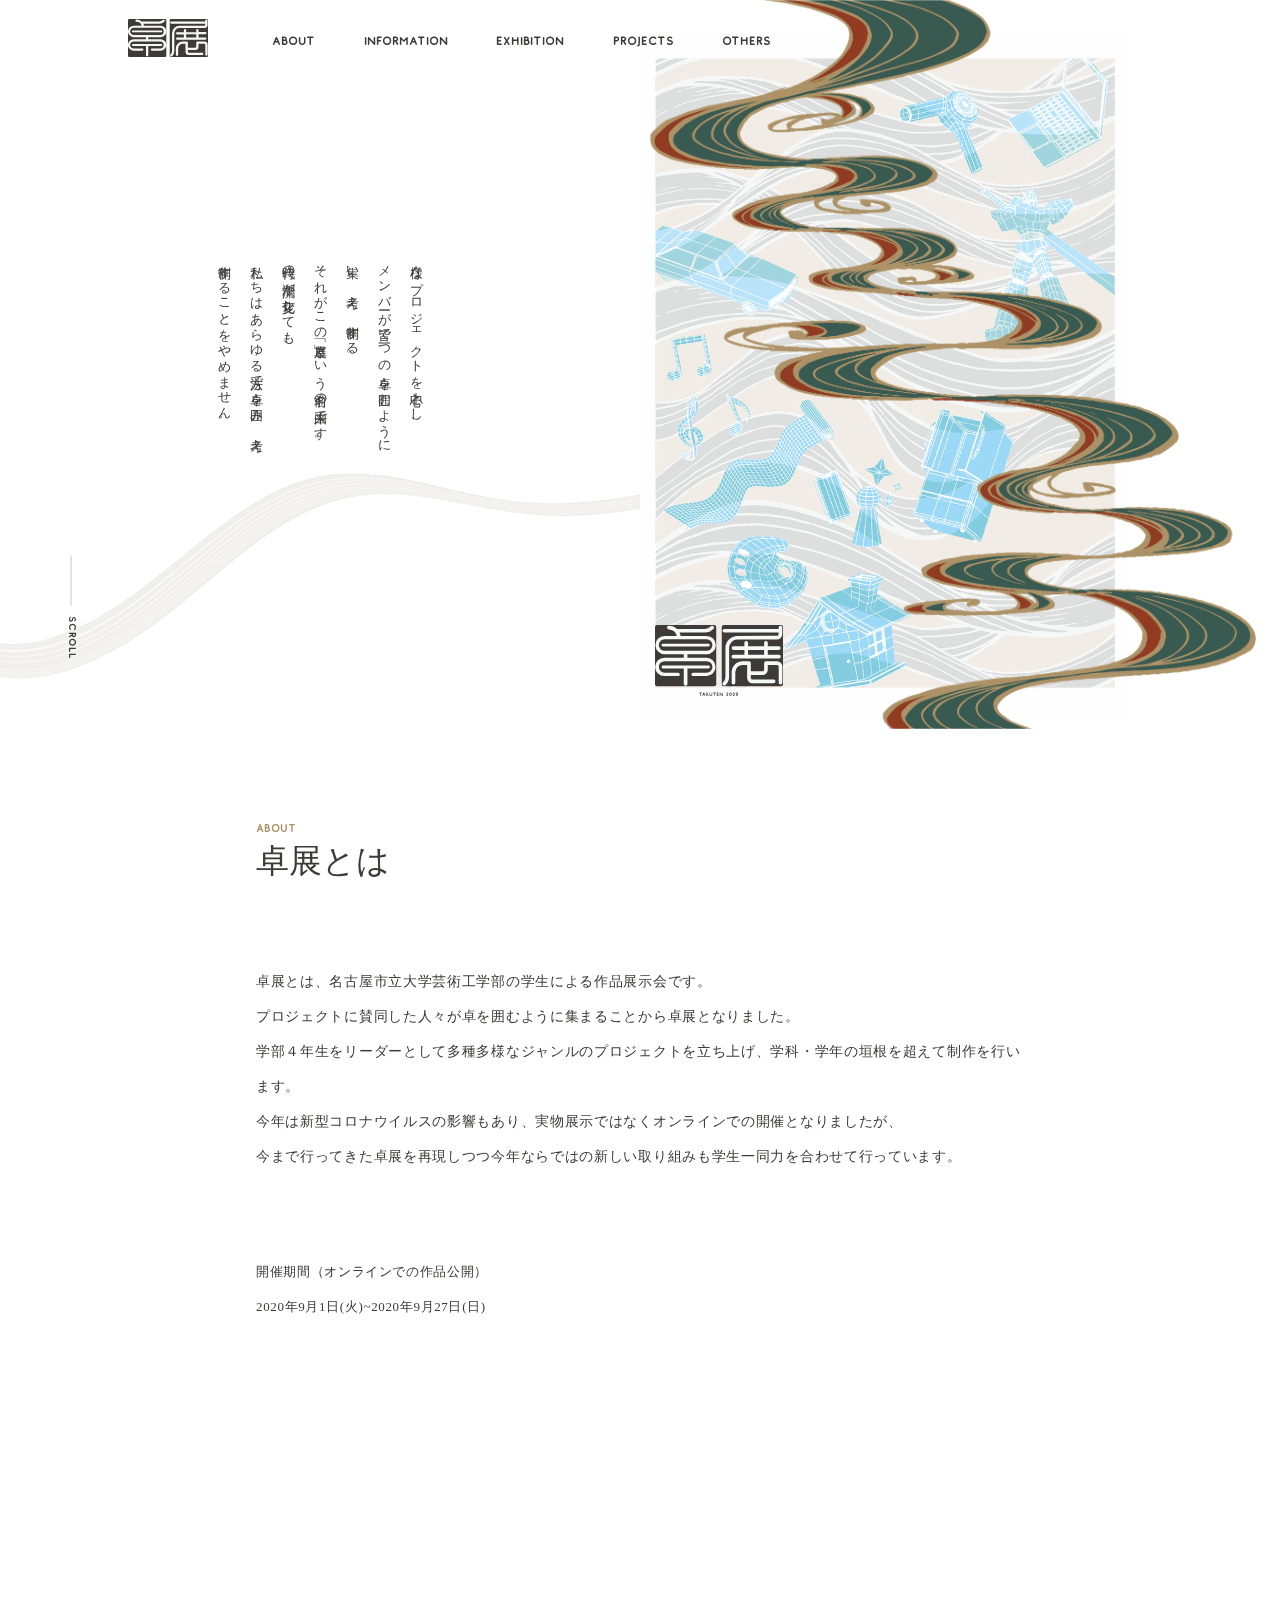
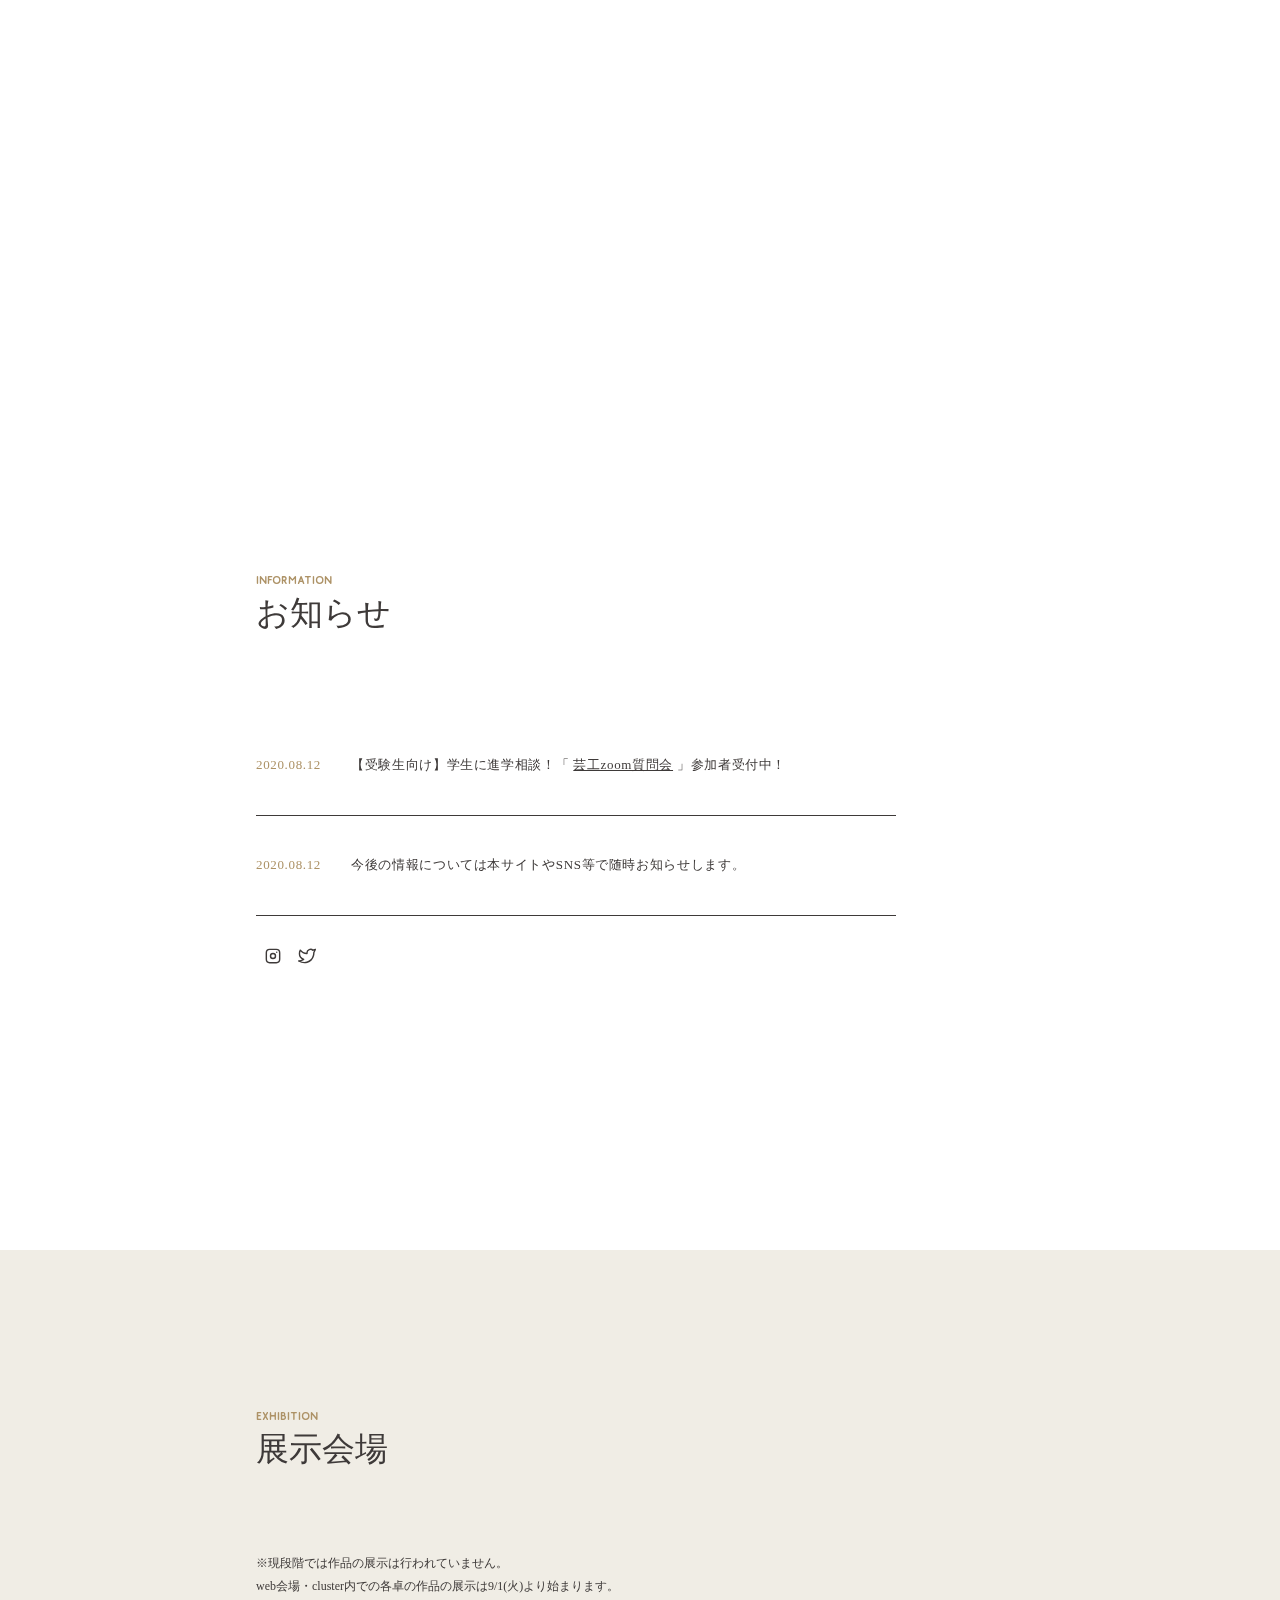
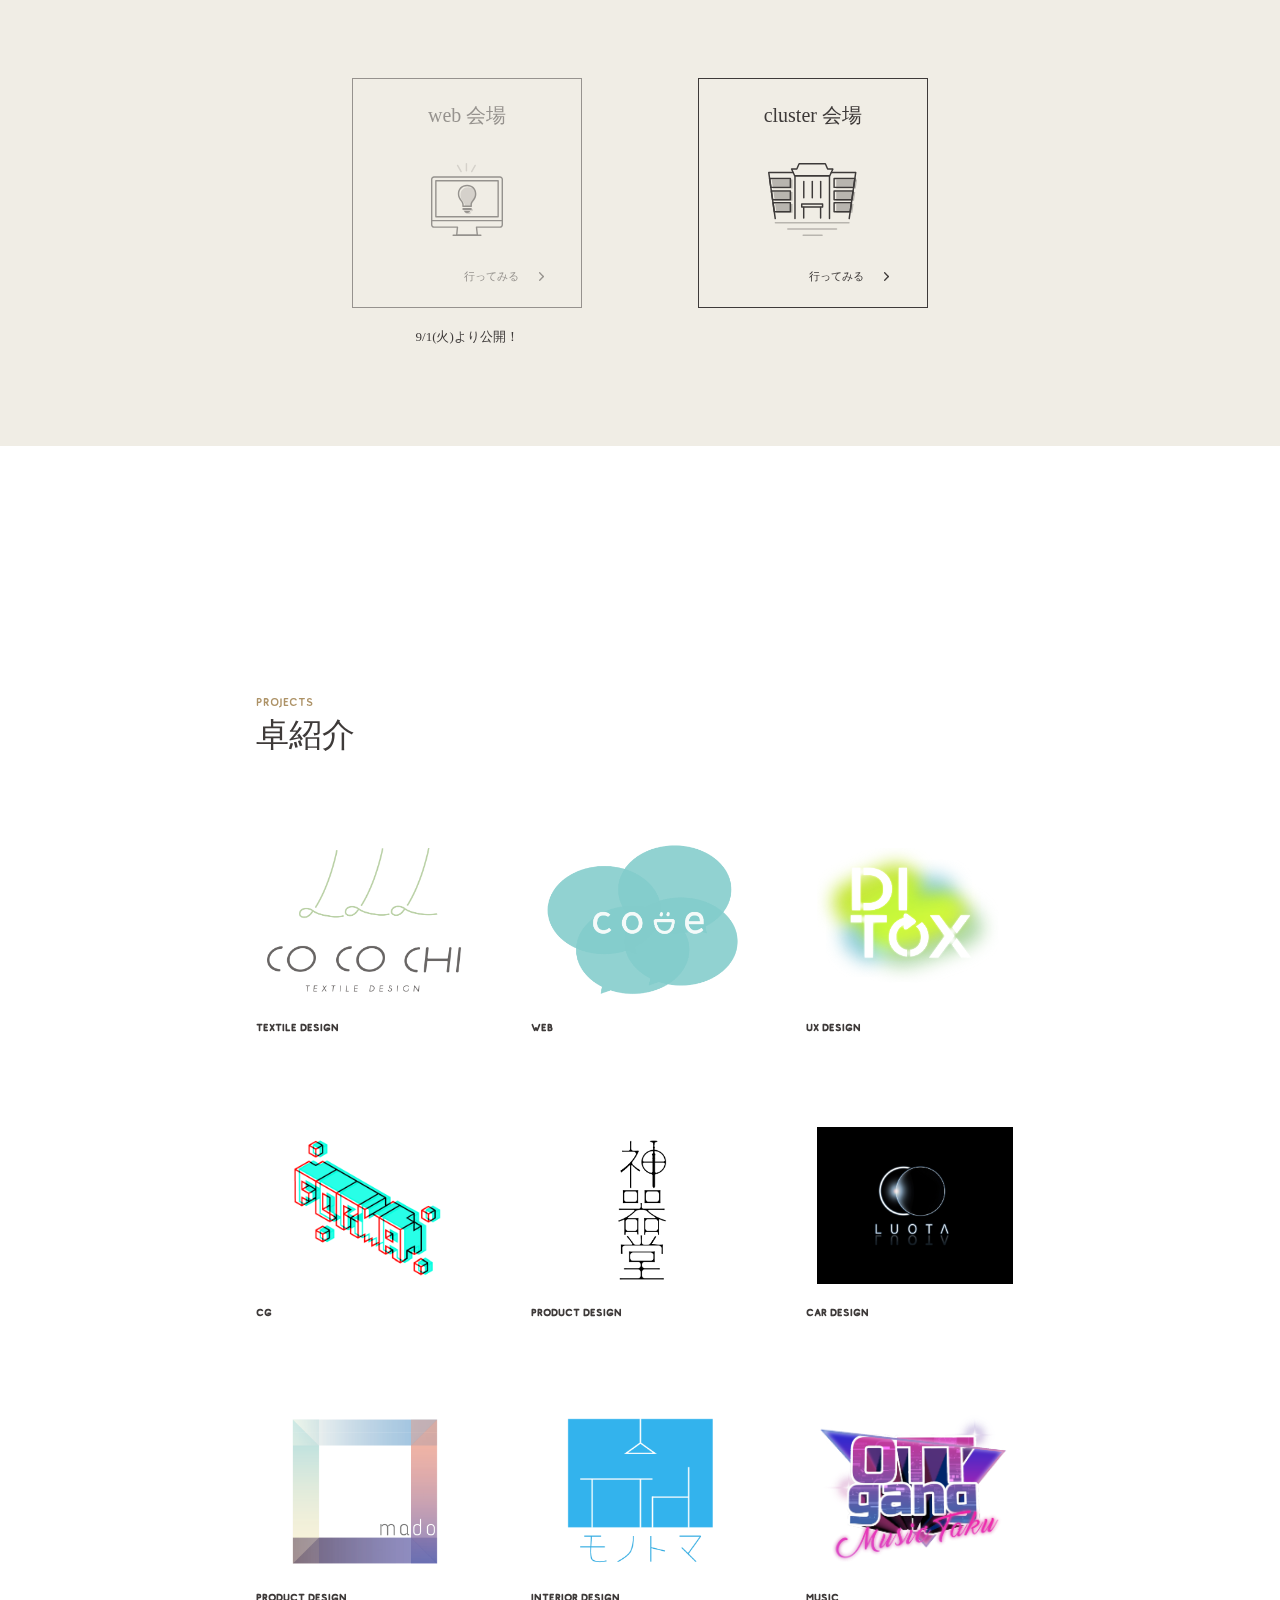
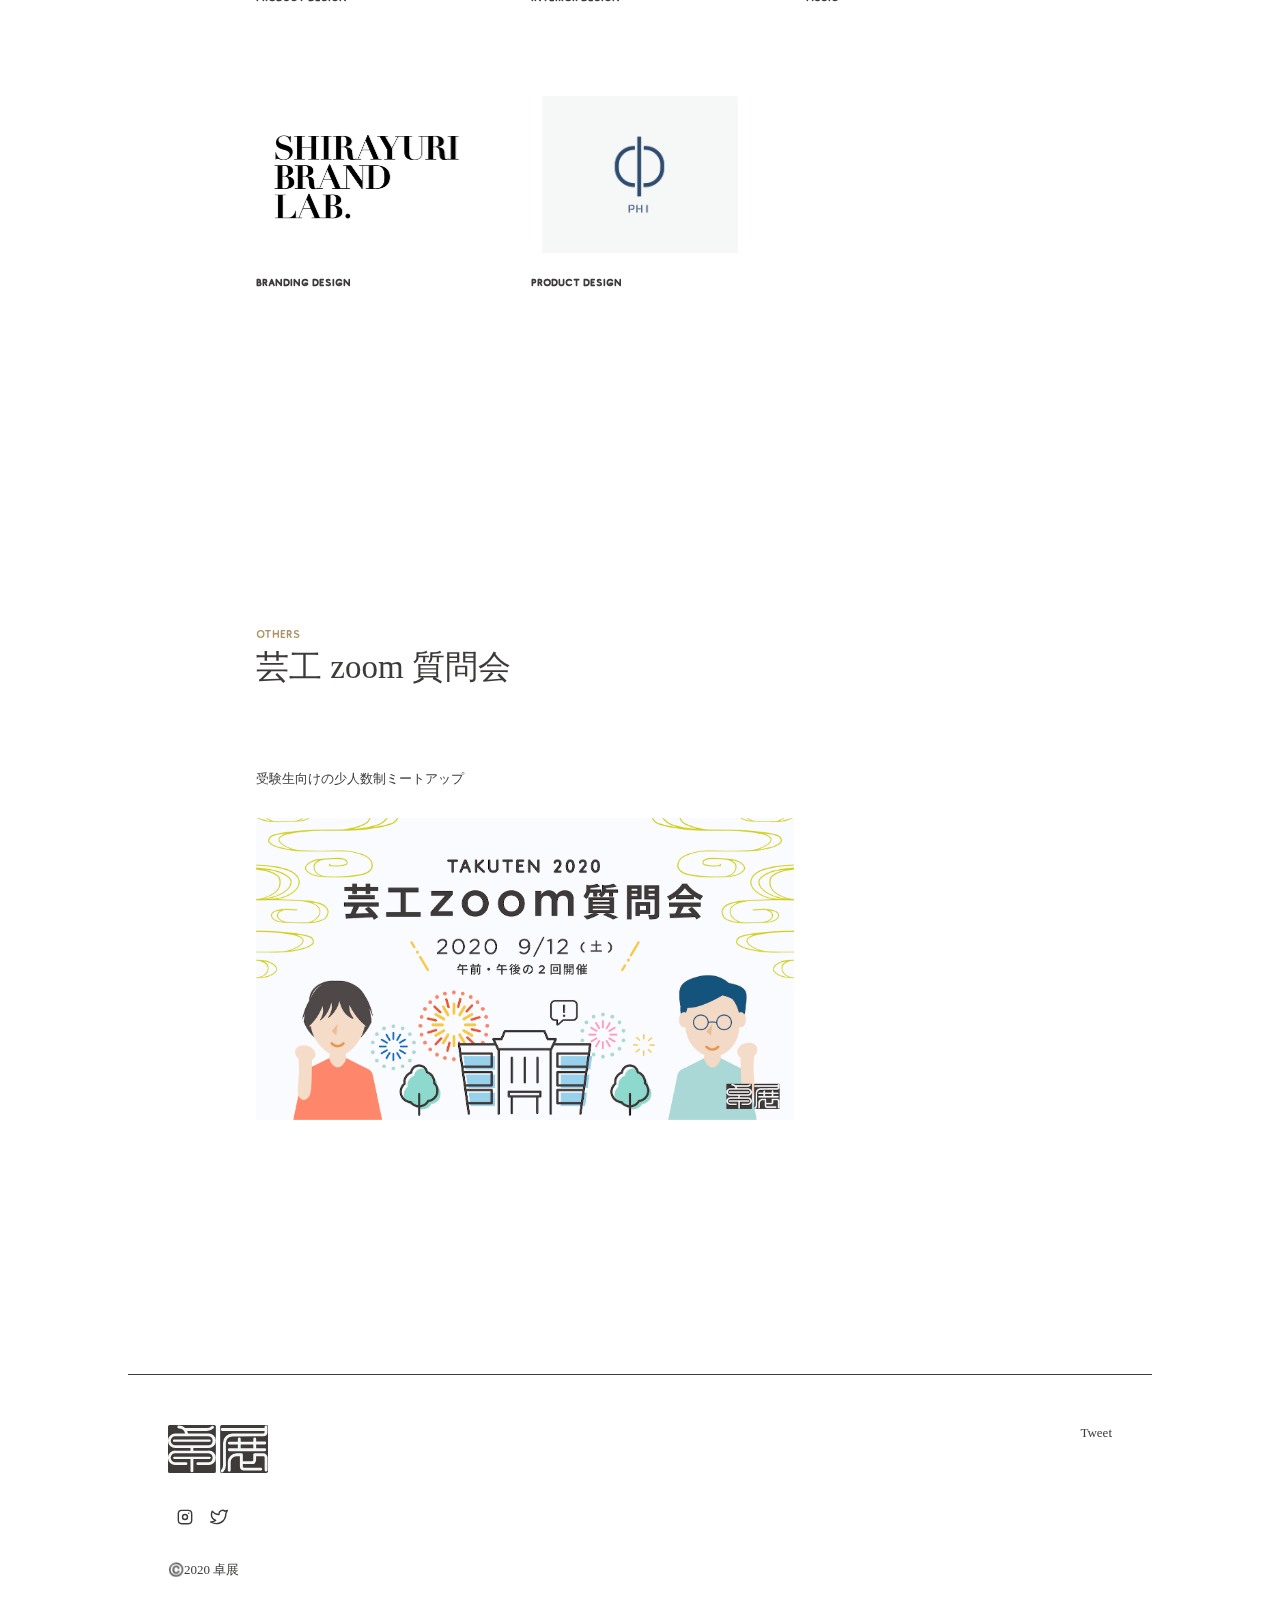
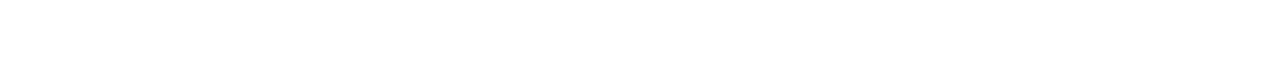
==== index.html @ e8e73b5c "8/17-pre-ok" ====
<!DOCTYPE html>
<html>
  <head>
    <!-- 文字コード設定 -->
    <meta charset="UTF-8" />

    <!-- いろんなデバイス幅で表示崩れが起きないようにするやつ -->
    <meta name="viewport" content="width=device-width, initial-scale=1" />

    <!-- ページタイトル -->
    <title>卓展2020</title>

    <!-- ページ情報 -->
    <meta name="description" content="卓展2020のWEBサイト" />
    <meta
      name="keywords"
      content="卓展,卓展2020,芸術工学部,作品展,卓,名古屋市立大学,名市大,ncu,芸工"
    />
    <meta http-equiv="content-language" content="ja" />
    <meta property="og:locale" content="ja_JP" />
    <meta property="og:title" content="卓展2020" />
    <meta property="og:type" content="website" />
    <meta property="og:site_name" content="卓展2020" />

    <!-- css読み込み -->
    <link rel="stylesheet" href="./css/style.css" />
    <link
      rel="stylesheet"
      media="(max-width: 480px)"
      href="./css/mobile_css.css"
    />

    <script
      async
      src="https://platform.twitter.com/widgets.js"
      charset="utf-8"
    ></script>
    <script src="./lib/three.min.js"></script>
  </head>

  <body>
    <!-- Global site tag (gtag.js) - Google Analytics -->
    <script
      async
      src="https://www.googletagmanager.com/gtag/js?id=UA-174896040-1"
    ></script>
    <script>
      window.dataLayer = window.dataLayer || [];
      function gtag() {
        dataLayer.push(arguments);
      }
      gtag("js", new Date());

      gtag("config", "UA-174896040-1");
    </script>

    <div id="canvas-container"></div>

    <header>
      <a href="#top">
        <div class="logo-img-wrap">
          <img src="images/main-logo.svg" alt="卓展ロゴ" />
        </div>
      </a>
      <ul class="header-nav-list">
        <li>
          <a href="#about">ABOUT</a>
        </li>
        <li>
          <a href="#information">INFORMATION</a>
        </li>
        <li>
          <a href="#exhibition">EXHIBITION</a>
        </li>
        <li>
          <a href="#projects">PROJECTS</a>
        </li>
        <li>
          <a href="#others">OTHERS</a>
        </li>
      </ul>
      <div class="menu-info">
        <p>
          Tuesday,september 1st- <br />
          sunday,september 27th,2020
        </p>
      </div>
    </header>
    <div class="menu-button" id="menu">
      menu
    </div>
    <div class="menu-open">
      <ul class="menu-open-nav-list">
        <li class="index-menu">
          <a href="#about">ABOUT</a>
        </li>
        <li class="index-menu">
          <a href="#information">INFORMATION</a>
        </li>
        <li class="index-menu">
          <a href="#exhibition">EXHIBITION</a>
        </li>
        <li class="index-menu">
          <a href="#projects">PROJECTS</a>
        </li>
        <li class="index-menu">
          <a href="#others">OTHERS</a>
        </li>
        <li>
          <div class="menu-sns">
            <a href="https://www.instagram.com/takuten2020/">
              <div class="sns-icon-wrap">
                <svg
                  xmlns="http://www.w3.org/2000/svg"
                  class="icon icon-tabler icon-tabler-brand-instagram"
                  width="20"
                  height="20"
                  viewBox="0 0 24 24"
                  stroke-width="1.7"
                  stroke="#3E3A39"
                  fill="none"
                  stroke-linecap="round"
                  stroke-linejoin="round"
                >
                  <path stroke="none" d="M0 0h24v24H0z" />
                  <rect x="4" y="4" width="16" height="16" rx="4" />
                  <circle cx="12" cy="12" r="3" />
                  <line x1="16.5" y1="7.5" x2="16.5" y2="7.501" />
                </svg>
              </div>
            </a>
            <a href="https://twitter.com/takuten_geikou">
              <div class="sns-icon-wrap">
                <svg
                  xmlns="http://www.w3.org/2000/svg"
                  class="icon icon-tabler icon-tabler-brand-twitter"
                  width="20"
                  height="20"
                  viewBox="0 0 24 24"
                  stroke-width="1.7"
                  stroke="#3E3A39"
                  fill="none"
                  stroke-linecap="round"
                  stroke-linejoin="round"
                >
                  <path stroke="none" d="M0 0h24v24H0z" />
                  <path
                    d="M22 4.01c-1 .49-1.98.689-3 .99-1.121-1.265-2.783-1.335-4.38-.737S11.977 6.323 12 8v1c-3.245.083-6.135-1.395-8-4 0 0-4.182 7.433 4 11-1.872 1.247-3.739 2.088-6 2 3.308 1.803 6.913 2.423 10.034 1.517 3.58-1.04 6.522-3.723 7.651-7.742a13.84 13.84 0 0 0 .497 -3.753C20.18 7.773 21.692 5.25 22 4.009z"
                  />
                </svg>
              </div>
            </a>
          </div>
        </li>
      </ul>
    </div>
    <div class="top-blank"></div>
    <div class="main-visual" id="top">
      <div class="main-caption">
        <p class="pc-main-caption">
          様々なプロジェクトを中心とし、<br />
          メンバーが皆で一つの卓を囲むように<br />
          集い、考え、制作する。<br />
          それがこの「卓展」という名前の由来です。<br />
          時代の潮流が変化しても、<br />
          私たちはあらゆる方法で卓を囲み、考え、<br />
          制作することをやめません。
        </p>
        <p class="mobile-main-caption">
          様々なプロジェクトを中心とし、メンバーが皆で一つの卓を囲むように集い、考え、制作する。<br />
          それがこの「卓展」という名前の由来です。<br />
          時代の潮流が変化しても、私たちはあらゆる方法で卓を囲み、考え、制作することをやめません。
        </p>
      </div>
      <div class="main-visual-img">
        <!-- <img src="images/main.png" alt=""> -->
        <div class="main-visual-back-wrap">
          <img src="images/main-back.png" alt="メインビジュアル背景" />
        </div>
        <div class="main-visual-logo-wrap">
          <img src="images/main-visual-logo.svg" alt="メインビジュアルのロゴ" />
        </div>
        <div class="main-visual-green-wrap">
          <img src="images/main-nami.png" alt="メインビジュアル波" />
        </div>
        <div class="main-visual-svg">
          <svg
            version="1.1"
            id="レイヤー_1"
            xmlns="http://www.w3.org/2000/svg"
            xmlns:xlink="http://www.w3.org/1999/xlink"
            viewBox="0 0 621.8 769"
            style="enable-background: new 0 0 621.8 769;"
            xml:space="preserve"
          >
            <g>
              <path
                class="st0"
                d="M358.4,758.6c-67.9-68.3,333.8-18.9,252.5-103.5c-42.9-29.2-99.5-32.6-149.9-32.4
					c51.3,4.4,115.2,1.9,153.4,41.4c7.7,39.5-78,39.4-104.5,42.8c-29.4-2.2-247.4,17.2-134.5,59.7C369.5,764.4,363.5,762.3,358.4,758.6
					z"
              />
              <path
                class="st0"
                d="M252.6,418.9c-125.2,2.5-170.2-43.1-13.4-52.4c-94.6,13.5-126.6,38.4-7.2,49.7c5.5,0.3,11.2,1.7,16.6,0.9
					c-30.5-4.6-65.9-3.2-92.7-20.6c0.2-16.8,48-20.2,62.3-24c-95.2,22.9,3,40.9,43.6,42.5c-21.6-3.9-127-15-58.7-35.9
					c-33.4,27.6,98.3,41.4,113.8,38.5c-48.4,0.3-162.6-23.4-47.2-48.3c48.3-8.1,97.2-0.5,145.6-5.3c58.1-8,55.2-31.9,0.9-45.8
					c-15.3-7.8-150.3-17-135.3-7.6c20.5,2.3,118.8,2.3,106.4,33.5c-30.8,25.1-76.8,15.2-114,18c-45.3-0.3-90.5,6.7-135.9,3.5
					c-132.5-5.6,17.9-38.8,27-15.6c-7,3.8-16.4,5.5-23.9,3.7c5.2-1.4,2.2-5.8-2.1-5.5c-15.6-2.5-14.3,9.4,0.1,8.7
					c61.1,6.4,111.6-22.7,13.9-18.9c-96.3,3.3-94.8,29,0.4,30.5c10.3,0.5,22.5-1.1,31.9-0.1c-12,2.3-24.1,5.5-36,8.2
					c-33,9.4-8.1,32.1,13.3,35.3c33.2,7.1,67.9,7.8,101.8,7.4C259.9,419,256.2,419.3,252.6,418.9z M356.5,362.5
					c65.1,0.8,130.9-21.6,24.8-45.7c-6.6-1.2-13.6-3.8-20.2-3.5c7.5,2.5,16,3.1,23.8,5.4c37.4,6.3,83.7,29.4,16.4,38.6
					c0.7-0.2,1.5,0,2.2-0.1c17.6-3.1,30.5-18.9,7.3-26.3c21.5,11.6,4.2,23.3-12.3,24.8c37.8-12.7-13.5-35.1-30.9-37.9
					c17.2,5.8,69.2,25.1,24.8,37.5c-5.5,1.1-20.3,5.2-21.5,3.1c74-30.2-48.9-49.6-74.1-49.4c51.4,1,110.4-2.2,155,26.8
					c2.8,31.8-73.1,25.1-95.6,26.7C356.4,362.6,356.5,362.5,356.5,362.5z M396.8,356.2c0.1,0,0.2,0,0.1,0.1L396.8,356.2z M246.9,367.9
					c8-1.3,16.2-3,24.3-2.5c-16.5,3.7-72.4,9.9-52.1,36.4C173,386.9,225,370.4,246.9,367.9z M241.6,366v0.1l-0.2-0.1L241.6,366z
					 M152.1,340.4c44.9-4.8,75.9,8.1,9.6,14.2c13.9-6-2.2-12.6-10-13.6C151.1,340.7,151.7,340.3,152.1,340.4z"
              />
              <path
                class="st0"
                d="M3.1,153.1c34.9,26.3,87.4,22.4,129.2,21.1c-96.4,6.4-207.9-33.3-42.8-67.7c-106.2,26.6-63.4,58,18,62.4
					c10-0.2,20.3,1.9,30.1,0.7c-1.8-1.7-9.8-0.7-12.4-1.2c-38,2-154.9-20.5-60.9-51.8c0,0,0.1,0.1,0.1,0.1
					c-50.8,27.1,10.4,48.7,39.3,49.4c-46.2-7.1-88-30.9-20.6-55c-35.4,14.8-30.3,41.7,5.7,49.9c-81.6-36.9,40-63.3,73.6-69.1
					c42.5-11.6,86-21.8,127.2-37.6C341.9,28.8,261.4-1.6,235.6,0c169.5,39.6-21.7,76-76.1,90.8C232.7,69.6,334.3,28.3,194,0
					c113.6,25.2,61.6,60.2-15.3,82.4C245,55.3,263.9,16.1,178.1,0c87.9,19.6,57.2,59.4-7.4,82.7c0,0,0.4,0,0.5,0
					c72-40.9,46.2-77.2-25.9-82.7c106.9,14.2,66,71.7-9.9,93.1C108,104.2-14,110.3,3.1,153.1z M176.6,82.7l0.2,0.1
					C176.7,82.9,176.6,82.9,176.6,82.7z"
              />
              <path
                class="st0"
                d="M593.8,555.9c-31.9-22.5-75.4-21.6-112.9-20c24.8,1.4,50.2,1,74.7,6.1c85.3,22-3.8,45.4-41.4,40.9
					c32.7-1,104.8-16.6,33.3-38.8c-11.5-3.2-23.4-4.8-35.2-6.1c-0.7,1.5,99.7,15,48.8,35.6c-10.8,3.3-22.3,4.3-33.3,6.3h-2.3
					c1-0.4,1-0.5,2.3,0c83.1-16.4-5.9-41.2-40.3-41.2c-0.6,1.2,3.5,0.6,4.6,1.1c24.4,0.5,108.5,22.5,42.7,36
					c34.2-19.2-23.5-31.6-42.7-34.9c10.8,3.8,82.5,18.1,32.6,35.7c20.8-22.7-22.9-33.5-39.6-35c57.6,13,48.5,38.6-5.4,43.4
					c-45.1,4.8-90.5-5-135.8-0.8c-118.8,15.6-17.1,35.8,33.4,41.1c48.7,24.3-72.6,22.6-83.6,16.3c2.6-8.5,17.9-6.9,25.4-6.9
					c-9.7,5.7,7.9,6.7,10.3,1.3c-0.4-9.1-59.5-2.4-60,5.8c18.4,10.1,44.7,3.8,65.7,5.9c23.9-1.6,49.8,2,72.3-6.9
					c6.3-10.2-15.5-11.6-19.2-16.1c28.2,1.9,43.4,0.2,3.5-1.9c-119.2-4.9-135.8-36.5-3.8-36.1c-18.1-1.6-113.4,7.3-55.6,25.4
					c-37.4-13.6-0.3-19.1,18.1-20.8c-9.5,3.3-11.3,13.7-0.9,17.4c7.5,3.2,15.4,6.3,23.4,7.4c-8.9-3.9-21.1-4.6-27.7-12.9
					c-1.3-15.7,26.3-13.4,37.3-14.6c0.3,0.2,3.4-0.3,3.2,0.3c-23.5,1.6-41.1,17.1-8.7,25.7c-40.3-18.7,8.3-24.1,26.4-27.6
					c0.8,0.2,19.3-0.6,7.7,1.1c-66.1,9.1-21.2,32.5,16.3,34.7l0,0l0,0l-0.1-0.1c-78.2-15.1-50-33.5,29.3-34.3
					C478.7,583.5,613.7,594.8,593.8,555.9z M293.2,636.6c-6.4,3,0.8,8.8-3.9,8C261,644.6,276.5,637.8,293.2,636.6L293.2,636.6z
					 M382,625.4c17.5,2.1,31.8,15.5,5.3,17.5l0,0C400.2,637.8,385.3,628.9,382,625.4z M388.6,588.8c-0.1,0-0.3-0.1-0.4-0.2
					c0.3-0.2,0.6-0.1,0.9,0.1C388.9,588.7,388.7,588.7,388.6,588.8L388.6,588.8z"
              />
              <path
                class="st0"
                d="M273.6,763.6c-28.9-49.4,243.5-55.8,277.2-65.9c107.3-23.6,16.6-64-38.3-68.6c80.7,12,135.2,53.7,17.5,69.6
					c81.2-19.5,21.5-61.6-34.2-69.3c48.3,8.6,117.2,49.9,29,68c57-23.4,6.1-59.5-30.7-66.1c73,20,70.2,66.4-6.3,71.5
					c92.8-26.5-4.6-81.3-38.9-78.3c-1.2-0.3-6.3-0.7-5.2,1c30.5,0.1,108.1,29.8,65,65.4C457,713.7,397.5,709,342.5,718.3
					c-18.2,2.3-127,21.1-86.3,48.3c-21.7-27.4,54.8-38,70.9-41.7c-15.2,2.8-84.5,19.6-50.5,41.6C275.5,765.6,274.5,764.7,273.6,763.6z"
              />
              <path
                class="st0"
                d="M91.4,229.8C73.9,202.9,312.8,196.4,181,169c37.6-7,128.1,15.9,35,28.3c42.9-9.7,24.6-28.3-8.1-26.8
					c45.3,3.4,35.8,21.7-2.4,26.2c-8.2,1.6-17.2,1.8-24.7,5.1c6.5-0.2,12.7-1.4,19.1-0.9c108.2-9.7,49.1-38.1-18.1-34.5
					c14.3-3.8,126.6-2.8,87.8,24.4c-40.4,12.9-85.1,12-126.7,16.7c-13.3-0.5-70.1,16.8-33.8,27.5c-26.7-9.1,7-20.1,9.7-21.1
					c-4.1,3.6-20.6,9.6-9.1,16.3l0,0c-5.6-6,1.9-12.3,8.1-12.6c-0.3,0-0.1-0.4,0.1-0.4c0.4,0,0.1,0.6-0.1,0.4
					c-15,4.3-1.2,16.2,7.8,17.5c-6-3.4-19.5-10.4-7.7-16.4c-8.7,19.4,51.6,19.4,18.1,22.1c12.5,1.3,26.8,1.9,38.7,0.3
					c-18.7-2.4-41.5-1.8-55.6-16.7c9-16.2,38.4-13.1,55.4-16.5c-4.6,19.6,45.9,16.3,58.9,12.9c4-12.5-22.2-10-30.3-10.9
					c-3.1,4.4,8.8,10.3,10.3,5.2c-1.1-5.7,10.5,0.1,13.7,1.3c4.2,8.1-49.7,5-48.9-4c30.2-18.3,79.3,0.1,105.9-26.9
					c8.2-30.5-145.8-21.1-107.2-18.2c-35.5,4.6,24,1.4,34.3,10.1c18.5,12.9-18.7,19.2-28,21.2c0.5-0.3,0.8,0.1,1.2,0
					c43.2-21.8-19-30.4-38.7-26.6c8.7,3.5,31.9-0.9,44.6,5.8C232.1,202.3,62.1,204.4,91.4,229.8z M122.2,213.5v-0.2l0.2,0.1
					L122.2,213.5z"
              />
              <path
                class="st0"
                d="M283.2,246.4c-6.9-5.5-97.8-9.8-81.1-4.4c-3.7,0.2-7.8-0.9-11.3,0.2c8,2.3,17.4,1.7,25.8,3.7
					c74.7,24.2-18,35.1-44.3,40.4c-20.1,20.6,60.7,18.3,72.1,20.4c4.3-0.8,14.1,4.8,15.6,0.2c-13.7-4.4-43.8,0.5-48.3-15.1
					c12-19.1,142.7-7.2,69.6,3.2c3.2-7.5-23.1-6.8-17.8,0.8c7,4.3,63.2,4.2,58.8-7.3c-12.6-8.7-29.8-8.3-44.6-9.4
					C305,273.9,319,257.1,283.2,246.4z M192.6,300.3c-0.1,0-1.4-0.2-1.5-0.1c-22.9-2.6-25.6-12.1-0.8-14.7
					C175,291.5,184.3,296.8,192.6,300.3z M219.3,284.2c-21.4,5.7-12.7,13.7,3.1,18.8c-12.6,2.4-58.8-8.3-25.4-17.3
					c0.3,0.4-0.2,0.2-0.2,0.4c-5.9,2.5-7.4,9.4-0.3,11.1c-10.4-7.9,10-13.4,4.9-10.1c-8.7,4.4,0.3,12.5,6.4,12.9
					C190,291.6,209.8,283.6,219.3,284.2z M278.9,295c-0.5,0.4-3.6,0.1-4.3,0.2C263.1,295.8,278.8,290.7,278.9,295z M299.9,283.3
					c11.7,0.4,29,6.3,7.2,10.1C308.5,288.1,304.5,285.1,299.9,283.3z M237.6,276.7c-0.4,0.1-0.9,0.1-1.3,0.1c-0.5,0.6-1.2,0-0.2,0
					c26-10.8,1.5-28.2-15.2-31.6C248.5,248.8,284.9,261.4,237.6,276.7L237.6,276.7z M248,275.5c40.4-17.3-9-30.6-28.3-30.7
					c-0.1-0.1-0.1-0.1-0.2-0.1c0.1,0.1,0.2,0.1,0.2,0.2c-0.2,0.2-0.6,0-0.2-0.2c-2.9-1.6-15.2-1.4-13.8-3.1
					C231.2,238.7,316.7,260.9,248,275.5z M251.7,245.9v-0.2l0.2,0.1L251.7,245.9z M256,276.4l-2,0.1c30.3-6.2,30.3-20.1,1.1-29.8
					c-2.4,0.3-1.3-1.2,0.1,0C295.8,252.7,299.8,271.2,256,276.4z M299.2,256.2c12,15.8-25,19.3-35.2,20.8c68.7-14.9-8.5-36.3-36.6-35.2
					C251.2,240.4,278.6,243.4,299.2,256.2L299.2,256.2z"
              />
              <path
                class="st0"
                d="M447.2,419.4c-33.1-2.9-68-4.6-100.7-2.6c28.5,2.9,59.8,0.1,89,4c22.4,0.9,135.1,17.4,82.7,50.7
					c-22.9,15.4-51.9,13-78,17.6c-24,3.2-115.2,25.1-47.7,40.7c-0.3,0-0.5,0.1-0.8,0c0.2-0.2,0.6,0.1,0.9-0.1l-0.1,0.1
					c1.3,1.2,6.9,1.1,5.6,3.1c1.3-0.3,2.7-0.6,3.9-0.2c0,0.1,0,0.1-0.1,0.1c0.1,0,0.2,0.1,0.2,0.1c11,1,23.1,5.9,34.2,4.8
					c-15.3-3.8-32.8-4.2-47.5-11.6c-17.7-9.2,8.1-23.5,18-25.1c-7.4,5.8-6,14.9,3.5,17.5c6.6,6.4,79.9,7.6,57.5-6
					c-8.5-1.1-21.4-6.7-28.5-2.3c-2.3,11.3,19.8,9.2,7.7,2.3c4.6-2.4,15.7,1.6,21.8,3.2c-9.2,8-81.9,9.7-58.3-13.8
					c35.4-19.9,82.2-6.4,117.4-28C571.3,438.7,470.9,422,447.2,419.4z M384.8,526.1c1.4,1,3.7,1.1,4.1,3c0.2-0.1,1-0.6,0.7-0.1
					c-0.2,0-0.6,0.1-0.7,0.1c-13.3-5.7-31.2-13.2-7.8-22.6l0,0l0,0c0.6-0.3,1.3-0.7,1.8-0.7c-0.7,0.2-1,1.2-1.9,0.7
					C370.1,512.4,374.1,522.3,384.8,526.1z M388.3,506.2c-0.6,0.1-1.1,0.5-1.8,0.2c-3.5,4.2-8.6,8.1-6,15
					C370.1,516,383.6,506.7,388.3,506.2z"
              />
              <path
                class="st0"
                d="M328.9,17.1c48.2,54.7-183.5,73.3-214.7,88.7c-44,8.6-60.9,48.9-6.1,57.4c13.3,2.1,28.4,6.4,41.5,3.6
					c-23.9-4.3-60-0.7-73.6-24.4c2.8-39.5,74.4-42.2,99.2-43.4c-52.7-0.9,98.8-21.7,109.2-29.8c60.8-14.1,82.6-53.1,9.2-69.3
					C305.9,4.2,318.5,8.8,328.9,17.1z"
              />
              <path
                class="st0"
                d="M398,532.9l-0.2-0.1l0.1,0.1c-114-27,77.6-46.9,103.1-60.9c56.6-32.4-84.3-49.6-105.1-49.9
					c21.3,3,167.5,20.4,96.8,51c-6.6,2.2-28.3,9.6-28.3,7.2c12.3-4.2,39.8-16,20.1-29.6c-5.1-4.2-11.5-8-17.9-9.3
					c52.9,22.4-8.1,41.3-34.8,46.2c-3.2,0.5-6.5,1.4-9.6,2.1c-0.3-0.2,0.8-0.3,0.9-0.2c0.2-0.3,0.4-0.6,0.9-0.7
					c91.5-35.5-11.9-64.6-55.7-66.9c1.7-0.2,11.2,0.7,7.1-1.3c-4.9-0.3-21.3-2-9.5,1c-5.9-0.3-4.4,1.6,0.4,1.9
					c39.6,2.1,137.8,24.3,57.4,62.5c-23.9,10.5-53.3,5.4-74.7,23.2c-6.6,28.7,58.5,29.6,73.8,28.9c-55.2-1.3-117.6-26.6-23-43.9
					c2.6,0.9-34,8.4-40.8,16.6C346.5,526.3,410.9,538,398,532.9L398,532.9z"
              />
              <path
                class="st0"
                d="M193,127.6c52.8-12.2,6.6-34.4-21.5-30.2c14.1-0.9,61.4,8,32.2,23.8c4-7.8-1.9-15.3-10-17.4
					c37,25.1-48.1,31.9-63.7,29.8c1.9-10.4,21-10.7,30.3-13.1c22.1-2.8,20.3,3.4,1.5,4.4c-1.4,9.3,26.6,1.9,20.7-4.8
					C103,113.1,106.4,154,193,127.6z"
              />
              <path
                class="st0"
                d="M339.1,762.3c-34.8-21.9,20.1-39.5,39-43c-18.5,2.6-138.5,18.5-84.5,47.4c-34.6-23.6,28.7-37.3,46.8-39.3
					c-22.7,4.7-55.7,26.9-16.5,39.3c-35.4-15.5-1.7-34.3,20-38.7h0c-26.5,12.1-22.6,33.7,5.4,38.7C345.8,765.4,342.4,763.9,339.1,762.3
					z"
              />
              <path
                class="st0"
                d="M426.9,431.2c48.6,15,61.5,34.9,6.3,55.2c61.6-16,42.6-43-7.2-56.2C426.2,430.6,426.4,431,426.9,431.2z"
              />
              <path
                class="st0"
                d="M475,540c-7.6-1.3-18.7-2-3.3-3.4c-8,0.3-16.3,0-24.2,1.2c9.2,1.6,18.8,1.1,28,2.8
					C475.4,540.3,475.2,540,475,540z"
              />
              <path
                class="st0"
                d="M419,622.5c-17.6-1.9,6.7,4.5,9.4,1.1C425.7,622.2,422.1,623.3,419,622.5z"
              />
            </g>
          </svg>
        </div>
      </div>

      <div class="main-visual-scroll">
        <div class="scroll-lines">
          <div class="scroll-line"></div>
          <div class="scroll-line-cover"></div>
        </div>
        <p>Scroll</p>
      </div>
    </div>

    <a name="jump-about"></a>
    <section class="about" id="about">
      <div class="section-heading">
        <h5>ABOUT</h5>
        <h2>卓展とは</h2>
      </div>
      <div class="about-discription">
        <p>
          卓展とは、名古屋市立大学芸術工学部の学生による作品展示会です。<br />
          プロジェクトに賛同した人々が卓を囲むように集まることから卓展となりました。<br />
          学部４年生をリーダーとして多種多様なジャンルのプロジェクトを立ち上げ、学科・学年の垣根を超えて制作を行います。<br />
          今年は新型コロナウイルスの影響もあり、実物展示ではなくオンラインでの開催となりましたが、<br />
          今まで行ってきた卓展を再現しつつ今年ならではの新しい取り組みも学生一同力を合わせて行っています。
        </p>
      </div>
      <div class="holding-period">
        <p>
          開催期間（オンラインでの作品公開）<br />
          2020年9月1日(火)~2020年9月27日(日)
        </p>
      </div>
    </section>

    <section class="movie" id="movie">
      <iframe
        src="https://www.youtube.com/embed/mP4d973RVQ4"
        frameborder="0"
        allow="accelerometer; autoplay; encrypted-media; gyroscope; picture-in-picture"
        allowfullscreen
      ></iframe>
    </section>

    <a name="jump-information"></a>
    <section class="information" id="information">
      <div class="section-heading">
        <h5>INFORMATION</h5>
        <h2>お知らせ</h2>
      </div>
      <ul class="info-contents">
        <li>
          <p class="info-date">2020.08.12</p>
          <p>
            【受験生向け】学生に進学相談！「
            <a href="zoomQA.html">芸工zoom質問会</a> 」参加者受付中！
          </p>
        </li>
        <li>
          <p class="info-date">2020.08.12</p>
          <p>今後の情報については本サイトやSNS等で随時お知らせします。</p>
        </li>
        <div class="sns">
          <a href="https://www.instagram.com/takuten2020/">
            <div class="sns-icon-wrap">
              <svg
                xmlns="http://www.w3.org/2000/svg"
                class="icon icon-tabler icon-tabler-brand-instagram"
                width="20"
                height="20"
                viewBox="0 0 24 24"
                stroke-width="1.7"
                stroke="#3E3A39"
                fill="none"
                stroke-linecap="round"
                stroke-linejoin="round"
              >
                <path stroke="none" d="M0 0h24v24H0z" />
                <rect x="4" y="4" width="16" height="16" rx="4" />
                <circle cx="12" cy="12" r="3" />
                <line x1="16.5" y1="7.5" x2="16.5" y2="7.501" />
              </svg>
            </div>
          </a>
          <a href="https://twitter.com/takuten_geikou">
            <div class="sns-icon-wrap">
              <svg
                xmlns="http://www.w3.org/2000/svg"
                class="icon icon-tabler icon-tabler-brand-twitter"
                width="20"
                height="20"
                viewBox="0 0 24 24"
                stroke-width="1.7"
                stroke="#3E3A39"
                fill="none"
                stroke-linecap="round"
                stroke-linejoin="round"
              >
                <path stroke="none" d="M0 0h24v24H0z" />
                <path
                  d="M22 4.01c-1 .49-1.98.689-3 .99-1.121-1.265-2.783-1.335-4.38-.737S11.977 6.323 12 8v1c-3.245.083-6.135-1.395-8-4 0 0-4.182 7.433 4 11-1.872 1.247-3.739 2.088-6 2 3.308 1.803 6.913 2.423 10.034 1.517 3.58-1.04 6.522-3.723 7.651-7.742a13.84 13.84 0 0 0 .497 -3.753C20.18 7.773 21.692 5.25 22 4.009z"
                />
              </svg>
            </div>
          </a>
        </div>
      </ul>
    </section>

    <a name="jump-exhibition"></a>
    <section class="exhibition" id="exhibition">
      <div class="section-heading">
        <h5>EXHIBITION</h5>
        <h2>展示会場</h2>
      </div>
      <div class="exhibition-atention">
        ※現段階では作品の展示は行われていません。<br />
        web会場・cluster内での各卓の作品の展示は9/1(火)より始まります。
      </div>
      <ul class="venue">
        <li>
          <a href="" style="opacity: 0.5;">
            <h3>web 会場</h3>
            <div class="venue-img-wrap">
              <img src="images/web.svg" alt="web会場のピクトグラム" />
              <div class="venue-img-cover-wrap">
                <img src="images/web-color.svg" alt="hover後" />
              </div>
            </div>
            <div class="venue-go">
              <p>行ってみる</p>
              <div class="right-icon-wrap">
                <img src="images/right.svg" alt="" />
              </div>
            </div>
          </a>
          <p class="coment">9/1(火)より公開！</p>
        </li>
        <li class="venue-hover">
          <a href="cluster.html">
            <h3>cluster 会場</h3>
            <div class="venue-img-wrap">
              <img src="images/cluster.svg" alt="cluster会場のピクトグラム" />
              <div class="venue-img-cover-wrap">
                <img src="images/cluster-color.svg" alt="hover後" />
              </div>
            </div>
            <div class="venue-go">
              <p>行ってみる</p>
              <div class="right-icon-wrap">
                <img src="images/right.svg" alt="" />
              </div>
            </div>
          </a>
        </li>
      </ul>
    </section>

    <a name="jump-projects"></a>
    <section class="projects" id="projects">
      <div class="section-heading">
        <h5>PROJECTS</h5>
        <h2>卓紹介</h2>
      </div>
      <ul class="taku-list">
        <li>
          <a class="js-modal-open" href="" data-target="modal01">
            <div class="taku-caption">
              <div class="taku-logo-wrap">
                <img src="images/cocochi.svg" alt="各卓のロゴ" />
              </div>
              <h5>TEXTILE DESIGN</h5>
              <div class="taku-hover-cover"></div>
              <div class="taku-hover-caption">
                <h5>TEXTILE DESIGN</h5>
                <h3>COCOCHI</h3>
                <p>
                  日常の心地よさをテーマに<br />
                  " テキスタイルデザイン "を制作する卓
                </p>
                <div class="arrow-wrap">
                  <img src="images/white_arrow.svg" alt="white-right-arrow" />
                </div>
              </div>
            </div>
          </a>
        </li>
        <li>
          <a class="js-modal-open" href="" data-target="modal02">
            <div class="taku-caption">
              <div class="taku-logo-wrap">
                <img src="images/code.svg" alt="各卓のロゴ" />
              </div>
              <h5>WEB</h5>
              <div class="taku-hover-cover"></div>
              <div class="taku-hover-caption">
                <h5>WEB</h5>
                <h3>co:De</h3>
                <p>
                  web系のサイト、アプリを制作する卓
                </p>
                <div class="arrow-wrap">
                  <img src="images/white_arrow.svg" alt="white-right-arrow" />
                </div>
              </div>
            </div>
          </a>
        </li>
        <li>
          <a class="js-modal-open" href="" data-target="modal03">
            <div class="taku-caption">
              <div class="taku-logo-wrap">
                <img src="images/ditox.svg" alt="各卓のロゴ" />
              </div>
              <h5>UX DESIGN</h5>
              <div class="taku-hover-cover"></div>
              <div class="taku-hover-caption">
                <h5>UX DESIGN</h5>
                <h3>DITOX</h3>
                <p>
                  体験 : UX に着目し テーマに対し総合的にデザインを行う
                  デジタルプロダクション卓
                </p>
                <div class="arrow-wrap">
                  <img src="images/white_arrow.svg" alt="white-right-arrow" />
                </div>
              </div>
            </div>
          </a>
        </li>
        <li>
          <a class="js-modal-open" href="" data-target="modal04">
            <div class="taku-caption">
              <div class="taku-logo-wrap">
                <img src="images/forma.svg" alt="各卓のロゴ" />
              </div>
              <h5>CG</h5>
              <div class="taku-hover-cover"></div>
              <div class="taku-hover-caption">
                <h5>CG</h5>
                <h3>FORMA</h3>
                <p>
                  CGを使った映像作品やゲーム制作を行う卓
                </p>
                <div class="arrow-wrap">
                  <img src="images/white_arrow.svg" alt="white-right-arrow" />
                </div>
              </div>
            </div>
          </a>
        </li>
        <li>
          <a class="js-modal-open" href="" data-target="modal05">
            <div class="taku-caption">
              <div class="taku-logo-wrap">
                <img src="images/神器堂.svg" alt="各卓のロゴ" />
              </div>
              <h5>PRODUCT DESIGN</h5>
              <div class="taku-hover-cover"></div>
              <div class="taku-hover-caption">
                <h5>PRODUCT DESIGN</h5>
                <h3>神器堂</h3>
                <p>
                  使い手にとっての神器となる、
                  新しい生活を作るプロダクトデザインを学ぶ卓
                </p>
                <div class="arrow-wrap">
                  <img src="images/white_arrow.svg" alt="white-right-arrow" />
                </div>
              </div>
            </div>
          </a>
        </li>
        <li>
          <a class="js-modal-open" href="" data-target="modal06">
            <div class="taku-caption">
              <div class="taku-logo-wrap">
                <img src="images/luota.svg" alt="各卓のロゴ" />
              </div>
              <h5>CAR DESIGN</h5>
              <div class="taku-hover-cover"></div>
              <div class="taku-hover-caption">
                <h5>CAR DESIGN</h5>
                <h3>LUOTA</h3>
                <p>
                  人間とモビリティの新たな関係を模索し、
                  モビリティの新たな可能性を創造・提案する卓
                </p>
                <div class="arrow-wrap">
                  <img src="images/white_arrow.svg" alt="white-right-arrow" />
                </div>
              </div>
            </div>
          </a>
        </li>
        <li>
          <a class="js-modal-open" href="" data-target="modal07">
            <div class="taku-caption">
              <div class="taku-logo-wrap">
                <img src="images/mado.svg" alt="各卓のロゴ" />
              </div>
              <h5>PRODUCT DESIGN</h5>
              <div class="taku-hover-cover"></div>
              <div class="taku-hover-caption">
                <h5>PRODUCT DESIGN</h5>
                <h3>mado</h3>
                <p>
                  「ものづくり」と「ものがたり」を学ぶ、 プロダクトデザイン卓
                </p>
                <div class="arrow-wrap">
                  <img src="images/white_arrow.svg" alt="white-right-arrow" />
                </div>
              </div>
            </div>
          </a>
        </li>
        <li>
          <a class="js-modal-open" href="" data-target="modal08">
            <div class="taku-caption">
              <div class="taku-logo-wrap">
                <img src="images/モノトマ.svg" alt="各卓のロゴ" />
              </div>
              <h5>INTERIOR DESIGN</h5>
              <div class="taku-hover-cover"></div>
              <div class="taku-hover-caption">
                <h5>INTERIOR DESIGN</h5>
                <h3>モノトマ</h3>
                <p>
                  ある空間のテーマを設定し、 それに合ったインテリアを提案する卓
                </p>
                <div class="arrow-wrap">
                  <img src="images/white_arrow.svg" alt="white-right-arrow" />
                </div>
              </div>
            </div>
          </a>
        </li>
        <li>
          <a class="js-modal-open" href="" data-target="modal09">
            <div class="taku-caption">
              <div class="taku-logo-wrap">
                <img src="images/ott.svg" alt="各卓のロゴ" />
              </div>
              <h5>MUSIC</h5>
              <div class="taku-hover-cover"></div>
              <div class="taku-hover-caption">
                <h5>MUSIC</h5>
                <h3>OTTgang</h3>
                <p>
                  ジャンルレスに音楽をデザインする卓
                </p>
                <div class="arrow-wrap">
                  <img src="images/white_arrow.svg" alt="white-right-arrow" />
                </div>
              </div>
            </div>
          </a>
        </li>
        <li>
          <a class="js-modal-open" href="" data-target="modal10">
            <div class="taku-caption">
              <div class="taku-logo-wrap">
                <img src="images/shirayuri.svg" alt="各卓のロゴ" />
              </div>
              <h5>BRANDING DESIGN</h5>
              <div class="taku-hover-cover"></div>
              <div class="taku-hover-caption shirayuri">
                <h5>BRANDING DESIGN</h5>
                <h3>
                  SHIRAYURI <br />
                  BRAND <br />
                  LAB.
                </h3>
                <p>
                  ブランディングデザインについてじっくり考える卓
                </p>
                <div class="arrow-wrap">
                  <img src="images/white_arrow.svg" alt="white-right-arrow" />
                </div>
              </div>
            </div>
          </a>
        </li>
        <li>
          <a class="js-modal-open" href="" data-target="modal11">
            <div class="taku-caption">
              <div class="taku-logo-wrap">
                <img src="images/phi.svg" alt="各卓のロゴ" />
              </div>
              <h5>PRODUCT DESIGN</h5>
              <div class="taku-hover-cover"></div>
              <div class="taku-hover-caption">
                <h5>PRODUCT DESIGN</h5>
                <h3>PHI</h3>
                <p>
                  デザイン事例から学び、実践する プロダクトデザイン卓
                </p>
                <div class="arrow-wrap">
                  <img src="images/white_arrow.svg" alt="white-right-arrow" />
                </div>
              </div>
            </div>
          </a>
        </li>
        <li>
          <div class="taku-logo-wrap"></div>
        </li>
      </ul>
    </section>

    <a name="jump-others"></a>
    <section class="others" id="others">
      <div class="section-heading">
        <h5>OTHERS</h5>
        <h2>芸工 zoom 質問会</h2>
      </div>
      <div class="others-contents">
        <p>受験生向けの少人数制ミートアップ</p>
        <a href="zoomQA.html">
          <div class="banner-wrap">
            <img src="images/banner.jpg" alt="バナーイラスト" />
          </div>
        </a>
      </div>
    </section>
    <footer>
      <div class="footer-logo-img-wrap">
        <img src="images/main-logo.svg" alt="卓展ロゴ" />
      </div>
      <div class="sns">
        <a href="https://www.instagram.com/takuten2020/">
          <div class="sns-icon-wrap">
            <svg
              xmlns="http://www.w3.org/2000/svg"
              class="icon icon-tabler icon-tabler-brand-instagram"
              width="20"
              height="20"
              viewBox="0 0 24 24"
              stroke-width="1.7"
              stroke="#3E3A39"
              fill="none"
              stroke-linecap="round"
              stroke-linejoin="round"
            >
              <path stroke="none" d="M0 0h24v24H0z" />
              <rect x="4" y="4" width="16" height="16" rx="4" />
              <circle cx="12" cy="12" r="3" />
              <line x1="16.5" y1="7.5" x2="16.5" y2="7.501" />
            </svg>
          </div>
        </a>
        <a href="https://twitter.com/takuten_geikou">
          <div class="sns-icon-wrap">
            <svg
              xmlns="http://www.w3.org/2000/svg"
              class="icon icon-tabler icon-tabler-brand-twitter"
              width="20"
              height="20"
              viewBox="0 0 24 24"
              stroke-width="1.7"
              stroke="#3E3A39"
              fill="none"
              stroke-linecap="round"
              stroke-linejoin="round"
            >
              <path stroke="none" d="M0 0h24v24H0z" />
              <path
                d="M22 4.01c-1 .49-1.98.689-3 .99-1.121-1.265-2.783-1.335-4.38-.737S11.977 6.323 12 8v1c-3.245.083-6.135-1.395-8-4 0 0-4.182 7.433 4 11-1.872 1.247-3.739 2.088-6 2 3.308 1.803 6.913 2.423 10.034 1.517 3.58-1.04 6.522-3.723 7.651-7.742a13.84 13.84 0 0 0 .497 -3.753C20.18 7.773 21.692 5.25 22 4.009z"
              />
            </svg>
          </div>
        </a>
      </div>
      <div class="share-button">
        <a
          href="https://twitter.com/share?ref_src=twsrc%5Etfw"
          class="twitter-share-button"
          data-text="卓展2020に行こう！"
          data-show-count="false"
          >Tweet</a
        >
      </div>
      <p>©️2020 卓展</p>
    </footer>

    <div id="modal01" class="modal js-modal">
      <div class="modal-bg modal-close"></div>
      <div class="modal-content">
        <a class="modal-close close-icon-wrap" href="">×</a>
        <div class="modal-left-fixed">
          <div class="modal-logo-wrap">
            <img src="images/cocochi.svg" alt="モーダルの中のロゴ" />
          </div>
          <div class="modal-taku-name">
            <h3>COCOCHI</h3>
            <p>/</p>
            <p>textile design</p>
          </div>
          <p>
            COCOCHI(ここち)は、日常の心地よさをテーマにテキスタイルデザインを制作する卓です。
            パターン、染め、シルクスクリーンといったテキスタイルデザインの知識を学びながら、
            それぞれが自由な発想で作品を作っています。
          </p>
        </div>
        <div class="modal-taku-caption">
          <ul class="modal-photo-list">
            <li>
              <img
                src="images/work-photo/cocochi_1.jpg"
                alt="作業写真"
                decoding="async"
              />
              <img
                src="images/work-photo/cocochi_2.jpg"
                alt="作業写真"
                decoding="async"
              />
              <img
                src="images/work-photo/cocochi_3.jpg"
                alt="作業写真"
                decoding="async"
              />
            </li>
            <li class="modal-photo-right">
              <img
                src="images/work-photo/cocochi_4.jpg"
                alt="作業写真"
                decoding="async"
              />
              <img
                src="images/work-photo/cocochi_5.jpg"
                alt="作業写真"
                decoding="async"
              />
            </li>
          </ul>
        </div>
      </div>
    </div>
    <div id="modal02" class="modal js-modal">
      <div class="modal-bg modal-close"></div>
      <div class="modal-content">
        <a class="modal-close close-icon-wrap" href="">×</a>
        <div class="modal-left-fixed">
          <div class="modal-logo-wrap">
            <img src="images/code.svg" alt="モーダルの中のロゴ" />
          </div>
          <div class="modal-taku-name">
            <h3>co:De</h3>
            <p>/</p>
            <p>web</p>
          </div>
          <p>
            co:Deは「楽しくコードを書く」をコンセプトとし、WebサイトやWebアプリを制作する卓です。
            企画、デザイン、コーディングのweb制作に置ける一連の流れを学びながら、作品の完成を目指します。
          </p>
        </div>
        <div class="modal-taku-caption">
          <ul class="modal-photo-list">
            <li>
              <img src="images/work-photo/code_1.jpg" alt="作業写真" />
              <img src="images/work-photo/code_2.jpg" alt="作業写真" />
            </li>
            <li class="modal-photo-right">
              <img src="images/work-photo/code_3.jpg" alt="作業写真" />
              <img src="images/work-photo/code_4.jpg" alt="作業写真" />
            </li>
          </ul>
        </div>
      </div>
    </div>
    <div id="modal03" class="modal js-modal">
      <div class="modal-bg modal-close"></div>
      <div class="modal-content">
        <a class="modal-close close-icon-wrap" href="">×</a>
        <div class="modal-left-fixed">
          <div class="modal-logo-wrap">
            <img src="images/ditox.svg" alt="モーダルの中のロゴ" />
          </div>
          <div class="modal-taku-name">
            <h3>DITOX</h3>
            <p>/</p>
            <p>UX design</p>
          </div>
          <p>
            「体験」に着目した総合デザイン卓。
            設定した課題に対してブランディング,空間デザイン,UI/UXデザインなどの様々なアプローチで、解決策を提案していきます。
          </p>
        </div>
        <div class="modal-taku-caption">
          <ul class="modal-photo-list">
            <li>
              <img src="images/work-photo/d1.jpg" alt="作業写真" />
              <img src="images/work-photo/d2.jpg" alt="作業写真" />
              <img src="images/work-photo/d3.jpg" alt="作業写真" />
            </li>
            <li class="modal-photo-right">
              <img src="images/work-photo/d4.jpg" alt="作業写真" />
              <img src="images/work-photo/d5.jpg" alt="作業写真" />
              <img src="images/work-photo/d6.jpg" alt="作業写真" />
            </li>
          </ul>
        </div>
      </div>
    </div>
    <div id="modal04" class="modal js-modal">
      <div class="modal-bg modal-close"></div>
      <div class="modal-content">
        <a class="modal-close close-icon-wrap" href="">×</a>
        <div class="modal-left-fixed">
          <div class="modal-logo-wrap">
            <img src="images/forma.svg" alt="モーダルの中のロゴ" />
          </div>
          <div class="modal-taku-name">
            <h3>FORMA</h3>
            <p>/</p>
            <p>CG</p>
          </div>
          <p>
            FormaはCGを用いたゲーム制作や映像制作を通して、
            各種ソフトウェアの使い方や制作のノウハウを身に着け表現の幅を広げる事を目的とした卓です。
            授業だけでは身につける事の難しいモデリングの基本からアニメーションの作り方、ゲームの書き出しまで一貫したワークフローを学習します。
          </p>
        </div>
        <div class="modal-taku-caption">
          <ul class="modal-photo-list">
            <li>
              <img src="images/work-photo/forma_1.jpg" alt="作業写真" />
              <img src="images/work-photo/forma_2.jpg" alt="作業写真" />
              <img
                src="images/work-photo/forma_3.jpg"
                alt="作業写真"
                style="opacity: 0;"
                class="photo-blank"
              />
            </li>
            <li class="modal-photo-right">
              <img src="images/work-photo/forma_3.jpg" alt="作業写真" />
            </li>
          </ul>
        </div>
      </div>
    </div>
    <div id="modal05" class="modal js-modal">
      <div class="modal-bg modal-close"></div>
      <div class="modal-content">
        <a class="modal-close close-icon-wrap" href="">×</a>
        <div class="modal-left-fixed">
          <div class="modal-logo-wrap">
            <img src="images/神器堂.svg" alt="モーダルの中のロゴ" />
          </div>
          <div class="modal-taku-name">
            <h3>神器堂</h3>
            <p>/</p>
            <p>product design</p>
          </div>
          <p>
            使い手にとって生活に欠かすことのできないもの、「神器」となり。新しい生活を創るようなプロダクトデザインを学ぶ卓。
            現代社会を分析し考察した先の未来を生きる使い手にとっての新しい価値を提案します。
          </p>
        </div>
        <div class="modal-taku-caption">
          <ul class="modal-photo-list">
            <li>
              <img src="images/work-photo/shinki_1.JPG" alt="作業写真" />
              <img src="images/work-photo/shinki_2.JPG" alt="作業写真" />
              <img src="images/work-photo/shinki_3.JPG" alt="作業写真" />
            </li>
            <li class="modal-photo-right">
              <img src="images/work-photo/shinki_4.JPG" alt="作業写真" />
              <img src="images/work-photo/shinki_5.JPG" alt="作業写真" />
              <img src="images/work-photo/shinki_6.JPG" alt="作業写真" />
            </li>
          </ul>
        </div>
      </div>
    </div>
    <div id="modal06" class="modal js-modal">
      <div class="modal-bg modal-close"></div>
      <div class="modal-content">
        <a class="modal-close close-icon-wrap" href="">×</a>
        <div class="modal-left-fixed">
          <div class="modal-logo-wrap">
            <img src="images/luota.svg" alt="モーダルの中のロゴ" />
          </div>
          <div class="modal-taku-name">
            <h3>LUOTA</h3>
            <p>/</p>
            <p>car design</p>
          </div>
          <p>
            LUOTAは人間とモビリティの新たな関係を模索し、モビリティの新たな可能性を創造・提案する卓です。
            スケッチからカラーやマテリアル、クレイモデルまでの
            カーデザインの一連の流れを学ぶことで、表現力の向上を目指します
          </p>
        </div>
        <div class="modal-taku-caption">
          <ul class="modal-photo-list">
            <li>
              <img src="images/work-photo/luota_1.jpg" alt="作業写真" />
              <img src="images/work-photo/luota_2.jpg" alt="作業写真" />
              <img src="images/work-photo/luota_3.jpg" alt="作業写真" />
            </li>
            <li class="modal-photo-right">
              <img src="images/work-photo/luota_4.jpg" alt="作業写真" />
              <img src="images/work-photo/luota_5.jpg" alt="作業写真" />
            </li>
          </ul>
        </div>
      </div>
    </div>
    <div id="modal07" class="modal js-modal">
      <div class="modal-bg modal-close"></div>
      <div class="modal-content">
        <a class="modal-close close-icon-wrap" href="">×</a>
        <div class="modal-left-fixed">
          <div class="modal-logo-wrap">
            <img src="images/mado.svg" alt="モーダルの中のロゴ" />
          </div>
          <div class="modal-taku-name">
            <h3>mado</h3>
            <p>/</p>
            <p>product design</p>
          </div>
          <p>
            madoはプロダクトデザインを学ぶ卓で、コンセプトワークに力を入れて活動しています。ユーザーの生活を彩る、ストーリー性のある提案を目指して作品作りを進めています。
          </p>
        </div>
        <div class="modal-taku-caption">
          <ul class="modal-photo-list">
            <li>
              <img src="images/work-photo/mado_1.jpg" alt="作業写真" />
            </li>
            <li class="modal-photo-right">
              <img src="images/work-photo/mado_2.jpg" alt="作業写真" />
              <img
                src="images/work-photo/forma_3.jpg"
                alt="作業写真"
                style="opacity: 0;"
                class="photo-blank"
              />
            </li>
          </ul>
        </div>
      </div>
    </div>
    <div id="modal08" class="modal js-modal">
      <div class="modal-bg modal-close"></div>
      <div class="modal-content">
        <a class="modal-close close-icon-wrap" href="">×</a>
        <div class="modal-left-fixed">
          <div class="modal-logo-wrap">
            <img src="images/モノトマ.svg" alt="モーダルの中のロゴ" />
          </div>
          <div class="modal-taku-name">
            <h3>モノトマ</h3>
            <p>/</p>
            <p>interior design</p>
          </div>
          <p>
            本卓は、ある空間のテーマを設定し、それに沿ったインテリアを設計する卓です。
            空間の利用方法の考案から空間設計、家具設計まで行い、より利用者の目線に立った過ごしやすい空間を提案します。
          </p>
        </div>
        <div class="modal-taku-caption">
          <ul class="modal-photo-list">
            <li>
              <img src="images/work-photo/mntm_1.jpg" alt="作業写真" />
              <img src="images/work-photo/mntm_2.jpg" alt="作業写真" />
            </li>
            <li class="modal-photo-right">
              <img src="images/work-photo/mntm_3.jpg" alt="作業写真" />
              <img src="images/work-photo/mntm_4.jpg" alt="作業写真" />
            </li>
          </ul>
        </div>
      </div>
    </div>
    <div id="modal09" class="modal js-modal">
      <div class="modal-bg modal-close"></div>
      <div class="modal-content">
        <a class="modal-close close-icon-wrap" href="">×</a>
        <div class="modal-left-fixed">
          <div class="modal-logo-wrap">
            <img src="images/ott.svg" alt="モーダルの中のロゴ" />
          </div>
          <div class="modal-taku-name">
            <h3>OTTgang</h3>
            <p>/</p>
            <p>music</p>
          </div>
          <p>
            OTT
            gang（オーティーティーギャング）はPC一台で音楽制作をする卓です。劇伴、EDM、Hip
            Hopなど、ジャンル問わず頭の中にある自分の世界観を音楽で表現し、それらをOTTサービス（Youtube,
            SoundCloudなど）を用いて世界中に公開していきます。
          </p>
        </div>
        <div class="modal-taku-caption">
          <ul class="modal-photo-list">
            <li>
              <img src="images/work-photo/ott_1.jpg" alt="作業写真" />
              <img src="images/work-photo/ott_2.jpg" alt="作業写真" />
              <img src="images/work-photo/ott_3.jpg" alt="作業写真" />
            </li>
            <li class="modal-photo-right">
              <img src="images/work-photo/ott_4.jpg" alt="作業写真" />
              <img src="images/work-photo/ott_5.jpg" alt="作業写真" />
            </li>
          </ul>
        </div>
      </div>
    </div>
    <div id="modal10" class="modal js-modal">
      <div class="modal-bg modal-close"></div>
      <div class="modal-content">
        <a class="modal-close close-icon-wrap" href="">×</a>
        <div class="modal-left-fixed">
          <div class="modal-logo-wrap">
            <img src="images/shirayuri.svg" alt="モーダルの中のロゴ" />
          </div>
          <div class="modal-taku-name">
            <h3>
              SHIRAYURI <br />
              BRAND <br />
              LAB
            </h3>
            <p>/</p>
            <p>branding design</p>
          </div>
          <p>
            ブランディングデザインについてじっくり考える卓。
            調査や分析に基づき、ロゴマークやパッケージなど一貫した世界観を構築します。
            なぜブランディングするのか？を念頭に置いて考え、伝えたいことを形にする過程を大切にしています。
          </p>
        </div>
        <div class="modal-taku-caption">
          <ul class="modal-photo-list">
            <li>
              <img src="images/work-photo/sryr_1.jpg" alt="作業写真" />
              <img src="images/work-photo/sryr_2.jpg" alt="作業写真" />
              <img src="images/work-photo/sryr_3.jpg" alt="作業写真" />
            </li>
            <li class="modal-photo-right">
              <img src="images/work-photo/sryr_4.jpg" alt="作業写真" />
              <img src="images/work-photo/sryr_5.jpg" alt="作業写真" />
              <img src="images/work-photo/sryr_6.jpg" alt="作業写真" />
            </li>
          </ul>
        </div>
      </div>
    </div>
    <div id="modal11" class="modal js-modal">
      <div class="modal-bg modal-close"></div>
      <div class="modal-content">
        <a class="modal-close close-icon-wrap" href="">×</a>
        <div class="modal-left-fixed">
          <div class="modal-logo-wrap">
            <img src="images/phi.svg" alt="モーダルの中のロゴ" />
          </div>
          <div class="modal-taku-name">
            <h3>PHI</h3>
            <p>/</p>
            <p>product design</p>
          </div>
          <p>
            Φは、プロダクトデザインの個人制作の卓です。
            世の中の優れたデザイン事例を学びながら、自分たちも一人一つデザイン制作し、デザインの理解を深めました。
            私たちの作品を、ぜひご覧ください
          </p>
        </div>
        <div class="modal-taku-caption">
          <ul class="modal-photo-list">
            <li>
              <img src="images/work-photo/phi_1.JPG" alt="作業写真" />
              <img src="images/work-photo/phi_2.JPG" alt="作業写真" />
              <img src="images/work-photo/phi_3.JPG" alt="作業写真" />
            </li>
            <li class="modal-photo-right">
              <img src="images/work-photo/phi_4.JPG" alt="作業写真" />
              <img src="images/work-photo/phi_5.JPG" alt="作業写真" />
              <img src="images/work-photo/phi_6.JPG" alt="作業写真" />
            </li>
          </ul>
        </div>
      </div>
    </div>
    <script src="https://ajax.googleapis.com/ajax/libs/jquery/3.4.1/jquery.min.js"></script>
    <script src="./js/main.js"></script>
    <script src="./js/script.js"></script>
  </body>
</html>
---- css/style.css ----
* {
  margin: 0;
  padding: 0;
  box-sizing: border-box;
}

@font-face {
  font-family: "shippori";
  src: url(../font/ShipporiAntique-Medium.otf);
  font-weight: 300;
}

@font-face {
  font-family: "comodo";
  src: url(../font/Comodo\ Regular.otf); /*Regularの前にスペース必要*/
  font-weight: 400;
}

body {
  font-family: "shippori";
  color: #3e3a39;
}

body.fixed {
  position: fixed;
  width: 100%;
  height: 100%;
  left: 0;
}

ul {
  list-style: none;
}

a {
  text-decoration: none;
  color: #3e3a39;
}

header {
  width: 100%;
  height: 80px;
  display: flex;
  align-items: center;
  position: absolute;
  z-index: 5;
  animation: header-first-animation 5s ease-in alternate forwards;
}

@keyframes header-first-animation {
  0% {
    opacity: 0;
  }
  90% {
    opacity: 0;
  }
  100% {
    opacity: 1;
  }
}

.logo-img-wrap {
  width: 80px;
  margin: 0 5vw 0 10vw;
  transition: all 0.3s;
}

.logo-img-wrap:hover {
  opacity: 0.5;
}

.logo-img-wrap img {
  width: 100%;
}

.header-nav-list {
  display: flex;
  width: 39%;
  justify-content: space-between;
  transition: all 0.3s;
}

.header-nav-list li {
  font-size: 12px;
  font-family: "comodo";
  transition: all 0.3s;
}

.header-nav-list li:hover {
  opacity: 0.5;
}

.menu-info {
  position: absolute;
  right: 10%;
  font-size: 8px;
  line-height: 14px;
  font-family: "comodo";
  visibility: hidden;
}

.menu-button {
  display: none;
  font-family: "comodo";
  font-weight: 100;
}

.menu-open {
  display: none;
  font-family: "comodo";
  font-weight: 100;
}

.fixed {
  position: fixed;
  top: 0;
  left: 0;
  background-color: white;
}

.main-visual {
  width: 100vw;
  height: 58vw;
  display: flex;
}

.main-caption {
  width: 50%;
}

.pc-main-caption {
  margin: auto;
  margin-top: 40%;
  -ms-writing-mode: tb-rl;
  writing-mode: vertical-rl;
  font-size: 13px;
  letter-spacing: 0.05em;
  line-height: 2.5vw;
}

.mobile-main-caption {
  display: none;
}

.mainribbon-img-wrap {
  position: absolute;
  top: 39vh;
  width: 130vh;
  display: none;
}

.mainribbon-img-wrap img {
  width: 100%;
}

.main-visual-img {
  width: 50%;
  position: relative;
  margin-left: 0;
}

/* .main-visual-img img {
  height: 100%;
} */

.main-visual-back-wrap {
  position: absolute;
  top: 27px;
  width: 100%;
  /* height: 100%; */
  background-color: white;
}

.main-visual-back-wrap img {
  width: 76.5%;
  /* height: 95%; */
}

.main-visual-logo-wrap {
  position: absolute;
  bottom: 3.3vw;
  left: 1.2vw;
  width: 20%;
  z-index: 3;
  animation: main-logo-animation 6s ease-in alternate forwards;
}

.main-visual-logo-wrap img {
  width: 100%;
}

@keyframes main-logo-animation {
  0% {
    opacity: 0;
  }
  20% {
    opacity: 0;
    bottom: 50vh;
    left: -30vw;
    width: 25vw;
  }
  50% {
    opacity: 1;
    width: 20vw;
  }
  70% {
    opacity: 0;
    bottom: 50vh;
    left: -30vw;
    width: 20vw;
  }
  80% {
    bottom: 3.3vw;
    left: 1.2vw;
    width: 17vh;
  }
  90% {
    opacity: 0;
  }
  100% {
    opacity: 1;
    bottom: 3.3vw;
    left: 1.2vw;
    width: 17vh;
  }
}

.main-visual-green-wrap {
  position: absolute;
  top: 0;
  left: 8px;
  width: 95%;
  opacity: 1;
  z-index: 0;
  animation: main-nami-animation 4s ease-in alternate forwards;
}

.main-visual-green-wrap img {
  width: 100%;
}

@keyframes main-nami-animation {
  0% {
    opacity: 0;
  }
  90% {
    opacity: 0;
    z-index: 2;
  }
  100% {
    opacity: 1;
    z-index: 2;
  }
}

.top-blank {
  position: fixed;
  top: 0;
  left: 0;
  width: 100vw;
  height: 100vh;
  background-color: #f0ede5;
  z-index: 1;
  animation: blank-animation 5s ease-in alternate forwards;
  visibility: hidden;
}

@keyframes blank-animation {
  0% {
    visibility: visible;
    opacity: 1;
  }
  90% {
    opacity: 1;
  }
  100% {
    opacity: 0;
    visibility: hidden;
  }
}

.main-visual-svg {
  position: absolute;
  top: 0;
  left: 8px;
  width: 97%;
  height: 98.5%;
  z-index: 2;
  /* visibility: hidden; */
}

.main-visual-svg svg {
  width: 100%;
  height: 100%;
}

.st0 {
  stroke: #ab9166;
  stroke-width: 1px;
  stroke-dasharray: 5000;
  stroke-dashoffset: 5000;
  fill: none;
  animation: main-animation 4s ease-in alternate forwards;
}

/* .st1 {
  stroke: #ab9166;
  fill: none;
  stroke-width: 0.5;
  stroke-dasharray: 5000;
  stroke-dashoffset: 500;
  animation: main-animation 4s ease-in alternate forwards;
} */

@keyframes main-animation {
  0% {
    stroke-dashoffset: 5000;
    fill: none;
    visibility: visible;
  }
  80% {
    fill: transparent;
    opacity: 1;
  }
  90% {
    fill: transparent;
    opacity: 1;
  }
  100% {
    stroke-dashoffset: 0;
    opacity: 0;
  }
}

@-moz-keyframes main-animation {
  0% {
    stroke-dashoffset: 5000;
    fill: none;
    visibility: visible;
  }
  80% {
    fill: transparent;
    opacity: 1;
  }
  90% {
    fill: transparent;
    opacity: 1;
  }
  100% {
    stroke-dashoffset: 0;
    opacity: 0;
  }
}
@-webkit-keyframes main-animation {
  0% {
    stroke-dashoffset: 5000;
    fill: none;
    visibility: visible;
  }
  80% {
    fill: transparent;
    opacity: 1;
  }
  90% {
    fill: transparent;
    opacity: 1;
  }
  100% {
    stroke-dashoffset: 0;
    opacity: 0;
  }
}
@-o-keyframes main-animation {
  0% {
    stroke-dashoffset: 5000;
    fill: none;
    visibility: visible;
  }
  80% {
    fill: transparent;
    opacity: 1;
  }
  90% {
    fill: transparent;
    opacity: 1;
  }
  100% {
    stroke-dashoffset: 0;
    opacity: 0;
  }
}
@-ms-keyframes main-animation {
  0% {
    stroke-dashoffset: 3000;
    fill: none;
    visibility: visible;
  }
  70% {
    fill: transparent;
  }
  100% {
    stroke-dashoffset: 0;
    fill: #655554;
  }
}

.main-visual-scroll {
  position: absolute;
  top: 47vw;
  left: 20px;
  display: flex;
  align-items: center;
  transform: rotate(90deg);
  font-size: 10px;
  letter-spacing: 0.05em;
  font-family: "comodo";
}

.scroll-lines {
  width: 50px;
  margin-right: 10px;
  position: relative;
}

.scroll-line {
  border-bottom: solid 1px #3e3a39;
  opacity: 0.3;
  width: 100%;
  position: absolute;
  top: 0;
  left: 0;
}

.scroll-line-cover {
  border-bottom: solid 1px #3e3a39;
  width: 0;
  position: absolute;
  top: 0;
  left: 0;
  animation: scroll-animation 2.4s infinite;
}

@keyframes scroll-animation {
  0% {
    width: 0;
  }
  20% {
    width: 10%;
  }
  50% {
    width: 100%;
    left: 0;
  }
  80% {
    width: 10%;
    left: 90%;
  }
  100% {
    width: 0;
    left: 100%;
  }
}

section {
  width: 60vw;
  margin: auto;
  margin-bottom: 250px;
}

.section-heading {
  margin: 80px 0;
}

.section-heading h5 {
  font-size: 11px;
  font-weight: 200;
  margin-bottom: 5px;
  color: #ad9266;
  font-family: "comodo";
}
.section-heading h2 {
  font-size: 33px;
  font-weight: 200;
}

.about-discription {
  margin-bottom: 80px;
  font-size: 14px;
  letter-spacing: 0.05em;
  line-height: 35px;
}

.holding-period {
  font-size: 13px;
  letter-spacing: 0.05em;
  line-height: 35px;
}

.movie {
  padding-left: 15vw;
}

.movie iframe {
  width: 45vw;
  height: 27vw;
  z-index: 1;
}

.info-contents li {
  width: 50vw;
  height: 100px;
  border-bottom: solid 1px #3e3a39;
  font-size: 13px;
  letter-spacing: 0.05em;
  display: flex;
  align-items: center;
}

.info-date {
  color: #ad9266;
  margin-right: 30px;
}

.info-contents a {
  text-decoration: underline;
}

.sns {
  display: flex;
}

.sns-icon-wrap {
  width: 20px;
  margin: 30px 7px;
  transition: all 0.3s;
}

.sns-icon-wrap img {
  width: 100%;
}

.sns-icon-wrap:hover {
  opacity: 0.5;
}

.exhibition {
  background-color: #f0ede5;
  width: 100vw;
  padding: 80px 20vw;
}

.exhibition-atention {
  font-size: 12px;
  line-height: 23px;
  margin-bottom: 80px;
}

.venue {
  width: 75%;
  margin: auto;
  display: flex;
  justify-content: space-between;
}

.coment {
  text-align: center;
  font-size: 13px;
  font-weight: 100;
  margin: 20px 0;
}

.venue a {
  border: solid 1px #3e3a39;
  width: 18vw;
  height: 18vw;
  min-width: 160px;
  min-height: 160px;
  display: flex;
  flex-direction: column;
  align-items: center;
  justify-content: space-between;
  padding: 10%;
  transition: all 0.3s;
}
.venue h3 {
  font-size: 20px;
  font-weight: 100;
}

.venue-img-wrap {
  height: 40%;
  position: relative;
  transition: all 0.3s;
}

.venue-img-wrap img {
  height: 100%;
}

.venue-img-cover-wrap {
  position: absolute;
  top: 0;
  left: 0;
  height: 100%;
  opacity: 0;
  transition: all 0.3s;
}

.venue-img-cover-wrap img {
  height: 100%;
}

.venue-hover a:hover .venue-img-cover-wrap {
  opacity: 1;
}
.venue-hover a:hover .venue-img-wrap {
  animation: bounce-animation 0.5s;
}
@keyframes bounce-animation {
  0% {
    transform: translateY(0);
  }
  30% {
    transform: translateY(-10px);
  }
  60% {
    transform: translateY(0);
  }
  80% {
    transform: translateY(-3px);
  }
  100% {
    transform: translateY(0);
  }
}

.venu a:hover {
  border-color: #98d1ec;
}

.venue-go {
  display: flex;
  font-size: 11px;
  position: relative;
  left: 20%;
  align-items: center;
}

.right-icon-wrap {
  width: 5px;
  margin-left: 20px;
}

.right-icon-wrap img {
  width: 100%;
}

.taku-list {
  display: flex;
  flex-wrap: wrap;
  justify-content: space-between;
  width: calc(60vw + 50px);
}

.taku-list li {
  margin: 0 50px 80px 0;
  width: 17vw;
  min-width: 200px;
  height: 16vw;
  min-height: 190px;
  position: relative;
}
.taku-caption {
  width: 100%;
  height: 100%;
}

.taku-logo-wrap {
  width: 90%;
  height: 80%;
  margin: auto;
}

.taku-logo-wrap img {
  width: 100%;
  height: 100%;
  object-fit: contain;
}

.taku-caption h5 {
  font-size: 10px;
  margin: 20px 0;
  font-family: "comodo";
}

.taku-hover-caption {
  position: absolute;
  top: 0;
  opacity: 0;
  color: white;
  height: 100%;
  width: 100%;
  padding: 40px 30px;
  display: flex;
  flex-direction: column;
  justify-content: space-between;
  font-size: 10px;
  transition: all 0.3s;
}

.shirayuri {
  padding-top: 30px;
}

.taku-hover-cover {
  position: absolute;
  top: 0;
  left: 0;
  background-color: #3e3a39;
  opacity: 0.84;
  height: 100%;
  width: 0;
  transition: all 0.3s;
}

.taku-hover-caption h5 {
  font-size: 10px;
  font-weight: 100;
  letter-spacing: 0.02em;
  margin: 0;
}

.taku-hover-caption h3 {
  font-size: 17px;
  font-weight: 300;
  letter-spacing: 0.05em;
  line-height: 15px;
  margin-bottom: 10px;
}

.arrow-wrap {
  margin-top: 10px;
  width: 30px;
}

.arrow-wrap img {
  width: 100%;
}

.taku-caption:hover .taku-hover-cover {
  width: 100%;
}

.taku-caption:hover .taku-hover-caption {
  opacity: 1;
}

.others-contents p {
  font-size: 13px;
}

.banner-wrap {
  margin-top: 30px;
  width: 70%;
  transition: all 0.3s;
}

.banner-wrap:hover {
  opacity: 0.7;
}

.banner-wrap img {
  width: 100%;
}

footer {
  border-top: solid 1px #3e3a39;
  width: 80vw;
  height: 300px;
  margin: auto;
  padding: 50px 40px;
  font-size: 13px;
  position: relative;
}

.footer-logo-img-wrap {
  width: 100px;
}

.footer-logo-img-wrap img {
  width: 100%;
}

.share-button {
  position: absolute;
  top: 50px;
  right: 40px;
}

/*modal*/

.modal {
  display: none;
  height: 100vh;
  position: fixed;
  top: 0;
  width: 100vw;
  z-index: 5;
}
.modal-bg {
  background: rgba(0, 0, 0, 0.7);
  height: 100vh;
  position: absolute;
  width: 100vw;
}
.modal-content {
  background: #fff;
  padding: 30px 40px;
  position: absolute;
  width: 80%;
  margin: 150px 10%;
  max-height: calc(100vh - 210px);
  overflow-y: auto;
}
.modal-close {
  position: fixed;
}

.modal-left-fixed {
  position: fixed;
  top: 250px;
  left: 20%;
  width: 22%;
  font-size: 12px;
  letter-spacing: 0.05em;
  line-height: 24px;
}

/* .modal-logo-wrap {
  width: 15%;
  position: fixed;
  top: 30%;
  left: 20%;
} */

.modal-logo-wrap {
  width: 70%;
}

.modal-logo-wrap img {
  width: 100%;
}
/* .modal-taku-caption {
  margin-left: 37%;
  margin-top: calc(10vh - 30px);
  font-size: 13px;
  letter-spacing: 0.05em;
  line-height: 28px;
  width: 50%;
  position: static;
} */

.modal-taku-caption {
  margin-left: 45%;
  width: 50%;
}

.modal-taku-name {
  display: flex;
  align-items: baseline;
  /* margin-bottom: 50px; */
  margin: 20px 0;
}

.modal-taku-name h3 {
  /* font-size: 23px; */
  font-size: 17px;
  font-weight: 500;
}

.modal-taku-name p {
  /* font-size: 12px; */
  font-size: 11px;
  /* margin-left: 25px; */
  margin-left: 5%;
}

.modal-photo-list {
  margin-top: 80px;
  display: flex;
  justify-content: space-between;
}

.modal-photo-list li {
  width: 48%;
}

.modal-photo-list li img {
  width: 100%;
  margin-bottom: 10px;
}

.modal-photo-right {
  margin-top: 30px;
}

/*ipad*/

@media screen and (max-width: 880px) {
  .menu-info {
    transform: scale(0.8);
  }
  .header-nav-list li {
    font-size: 10px;
  }

  .modal-left-fixed {
    position: fixed;
    top: 230px;
    left: 20%;
    width: 22%;
    font-size: 10px;
    letter-spacing: 0.05em;
    line-height: 20px;
  }
  .modal-taku-name h3 {
    font-size: 15px;
    font-weight: 500;
  }
  .modal-taku-name p {
    font-size: 10px;
    margin-left: 5%;
    line-height: 12px;
  }
}

#canvas-container {
  width: 100vw;
  height: 100vh;
  position: fixed;
  z-index: -1;
}
---- css/mobile_css.css ----
/* @media screen and (min-height: 800px) {
  body {
    margin-top: 50px;
  }
} */
body {
  margin: 0;
  padding: 0;
  position: absolute;
  top: 0;
}

header {
  width: 80%;
  margin: 0 10%;
  position: static;
  position: fixed;
}

.logo-img-wrap {
  width: 57px;
  margin-right: 20px;
  margin-left: 0;
  z-index: 2;
}

.mobile-fixed {
  position: fixed;
}

.header-nav-list {
  width: 100%;
  flex-wrap: wrap;
  justify-content: flex-start;
}

.header-nav-list li {
  font-size: 10px;
  margin-left: 21px;
  margin-bottom: 5px;
}

.menu-info {
  display: none;
}

.menu-button {
  opacity: 0;
  position: fixed;
  top: 75vh;
  right: -22px;
  z-index: 5;
  border: solid 1px #3e3a39;
  background-color: white;
  width: 90px;
  height: 50px;
  transform: rotate(-90deg);
  font-size: 12px;
  display: flex;
  justify-content: center;
  align-items: center;
  transition: all 0.3s;
}

.menu-open {
  visibility: hidden;
  opacity: 0;
  position: fixed;
  top: 0;
  left: 0;
  width: 100vw;
  height: 100vh;
  z-index: 4;
  background-color: #f0ede5;
  display: flex;
  flex-direction: column;
  align-items: center;
  padding: 25vh 0;
  transition: all 0.3s;
}

.menu-open-nav-list li {
  text-align: center;
  margin-bottom: 6vh;
  transition: all 0.3s;
  transform: translate(0, 10px);
  opacity: 0;
}

.menu-sns {
  display: flex;
  width: 50px;
  margin: auto;
}

.main-visual {
  display: block;
  position: relative;
  top: 80px;
  /* height: calc(125vw + 300px); */
  height: auto;
}

.pc-main-caption {
  display: none;
}

.mobile-main-caption {
  display: block;
  position: absolute;
  top: calc(100vh - 270px);
  width: 60%;
  font-size: 11px;
  line-height: 6vw;
  margin-left: 13%;
  letter-spacing: 0;
}

.main-visual-img {
  width: 90%;
  height: 125vw;
  margin: 0;
  margin-left: 10%;
}

.main-visual-back-wrap {
  width: 100%;
  height: 100%;
  position: absolute;
  top: 0;
  left: 0;
}

.main-visual-back-wrap img {
  width: 100%;
}

.main-visual-logo-wrap {
  width: 23vw;
  left: 3%;
  bottom: 0;
}

@keyframes main-logo-animation {
  0% {
    opacity: 0;
  }
  20% {
    opacity: 0;
    width: 50vw;
    bottom: 30vh;
    left: 20vw;
  }
  50% {
    opacity: 1;
    width: 40vw;
    bottom: 30vh;
    left: 20vw;
  }
  70% {
    opacity: 0;
    width: 40vw;
    bottom: 30vh;
    left: 20vw;
  }
  80% {
    left: 3%;
    bottom: 0;
    width: 23vw;
  }
  90% {
    opacity: 0;
  }
  100% {
    opacity: 1;
    left: 3%;
    bottom: 0;
    width: 23vw;
  }
}

.main-visual-green-wrap {
  width: 98%;
  height: 100%;
}

.main-visual-green-wrap img {
  width: 100%;
  height: 100%;
  object-fit: cover;
  object-position: 0 0;
}

@keyframes main-nami-animation {
  0% {
    opacity: 0;
  }
  90% {
    opacity: 0;
    left: -10%;
    z-index: 2;
  }
  100% {
    opacity: 1;
    left: 0;
    width: 98%;
    z-index: 2;
  }
}

.main-visual-svg {
  width: 99vw;
  height: 100%;
  position: absolute;
  top: 0;
  left: -10%;
}

.main-visual-svg svg {
  width: 100%;
  height: 100%;
  object-fit: cover;
  object-position: 0 0;
}

.main-visual-scroll {
  top: calc(100vh - 180px);
  right: 0;
  left: auto;
}

.main-visual-scroll p {
  font-size: 10px;
  transform: scale(0.8);
}

/*iphone7,8等*/
/* 
@media screen and (max-height: 160vw) {
  .main-visual-green-wrap {
    width: 100%;
    height: 100%;
  }
  .main-visual-green-wrap img {
    width: 100%;
    height: 100%;
    object-fit: contain;
    object-position: 0 0;
  }
} */
@media screen and (max-height: 640px) {
  .main-visual-svg {
    left: -12%;
  }
}

@media screen and (max-height: 670px) {
  .main-visual-img {
    width: 90%;
    /* height: 125vw; */
    height: calc(100vh - 280px);
    margin: 0;
    margin-left: 10%;
  }

  .main-visual-logo-wrap {
    width: 17vw;
    left: 3%;
    bottom: 2%;
  }

  .main-visual-back-wrap img {
    width: 100%;
    height: 100%;
    object-fit: contain;
    object-position: 0 0;
  }
  .main-visual-green-wrap {
    width: 100%;
    height: 100%;
  }
  .main-visual-green-wrap img {
    width: 100%;
    height: 100%;
    object-fit: contain;
    object-position: 0 0;
  }
  @keyframes main-nami-animation {
    0% {
      opacity: 0;
    }
    90% {
      opacity: 0;
      left: -1%;
      z-index: 2;
    }
    100% {
      opacity: 1;
      left: 0;
      width: 98%;
      height: 100%;
      z-index: 2;
    }
  }
}

/*section*/

section {
  width: 75%;
  margin-bottom: 100px;
}

.section-heading {
  margin: 30px 0;
}

.section-heading h5 {
  font-size: 10px;
}

.section-heading h2 {
  font-size: 21px;
}

.about {
  margin-top: calc(35vh + 100px);
}

.about-discription {
  font-size: 12px;
  letter-spacing: 0.02em;
  line-height: 29px;
  margin-bottom: 30px;
}

.holdeing-period {
  letter-spacing: 0.02em;
  line-height: 29px;
  font-size: 14px;
}

.movie {
  padding: 0;
}

.movie iframe {
  width: 75vw;
  height: 45vw;
}

.info-contents li {
  width: 100%;
  border: none;
  height: auto;
  margin-bottom: 20px;
  letter-spacing: 0;
  align-items: flex-start;
}

.sns-icon-wrap {
  margin: 10px;
  margin-left: 0;
}

.exhibition {
  padding: 50px 15%;
}

.exhibition-atention {
  font-size: 10px;
}

.venue {
  display: block;
  width: 100%;
}

.venue a {
  width: 100%;
  height: 180px;
  padding: 5%;
}

.venue h3 {
  font-size: 13px;
}

.venue-img-wrap {
  height: 80px;
}

.coment {
  font-size: 12px;
  margin: 8px 0 30px;
}

.taku-list li {
  width: 120px;
  min-width: 120px;
  height: 150px;
  min-height: 150px;
  margin: 0 0 20px;
}

.taku-caption h5 {
  font-size: 10px;
  margin: 10px 0;
}

.taku-hover-cover {
  display: none;
}

.taku-hover-caption {
  display: none;
}

.photo-blank {
  display: none;
}

.banner-wrap {
  width: 100%;
  margin-top: 20px;
}

footer {
  height: auto;
  padding: 40px 0;
}

.footer-logo-img-wrap {
  width: 57px;
}

.share-button {
  top: 40px;
  right: 0;
}

/*cluster*/

.cluster-main-visual-wrap {
  position: relative;
  top: 80px;
  width: 75vw;
  height: 43vw;
  margin-top: 0;
}

.exhibition-cluster {
  margin-top: 100px;
  display: block;
  padding: 0;
}

.cluster-caption {
  margin: 0;
  width: 100%;
  line-height: 28px;
}

.cluster-join h2 {
  font-size: 17px;
}

.join-title h1 {
  font-size: 36px;
}

.join-title p {
  font-size: 10px;
  letter-spacing: 0;
}

.download-imgs {
  display: none;
}

.mobile-download-imgs {
  display: flex;
  align-items: center;
  border-left: solid 1px #3e3a39;
  margin-left: 15px;
  padding: 20px 0 30px 50px;
}

.mobile-devise-img {
  height: 80px;
  text-align: center;
}

.mobile-devise-img p {
  font-size: 10px;
}

.mobile-devise-img img {
  height: 100%;
}

.mobile-download-button {
  margin-left: 20px;
  margin-top: 20px;
}

.mobile-download-button img {
  width: 100px;
}

.cluster-link-box {
  width: 90%;
  height: 70px;
  margin: auto;
  margin-top: 20px;
}

.link-title {
  transform: scale(0.7);
  margin-left: 0;
}

.cluster-link-img-wrap {
  width: 35%;
}

/*QA*/

.zoomQA-mainvisual-wrap {
  position: relative;
  top: 80px;
}

.others-QA {
  margin-top: 100px;
  display: block;
  padding: 0;
}

.QA-caption {
  margin: 0;
  width: 100%;
}

/*modal*/

.modal-content {
  margin: 20% 10% 30%;
  padding: 20px;
}

.close-icon-wrap {
  right: 15vw;
  transform: scale(1.7);
}

.modal-left-fixed {
  position: static;
  width: 100%;
}

.modal-logo-wrap {
  /* position: static; */
  width: 40vw;
  margin: auto;
  margin-top: 50px;
}

.modal-taku-caption {
  margin: 0;
  margin-top: 40px;
  width: 100%;
  font-size: 13px;
  letter-spacing: 0;
  line-height: 26px;
}

.modal-taku-name {
  margin-bottom: 30px;
  justify-content: center;
}

.modal-taku-name h3 {
  font-size: 18px;
}

.modal-taku-name p {
  font-size: 12px;
  margin-left: 15px;
}

.modal-photo-list {
  margin-top: 30px;
  display: block;
}

.modal-photo-list li {
  width: 100%;
}

.modal-photo-right {
  margin: 0;
}
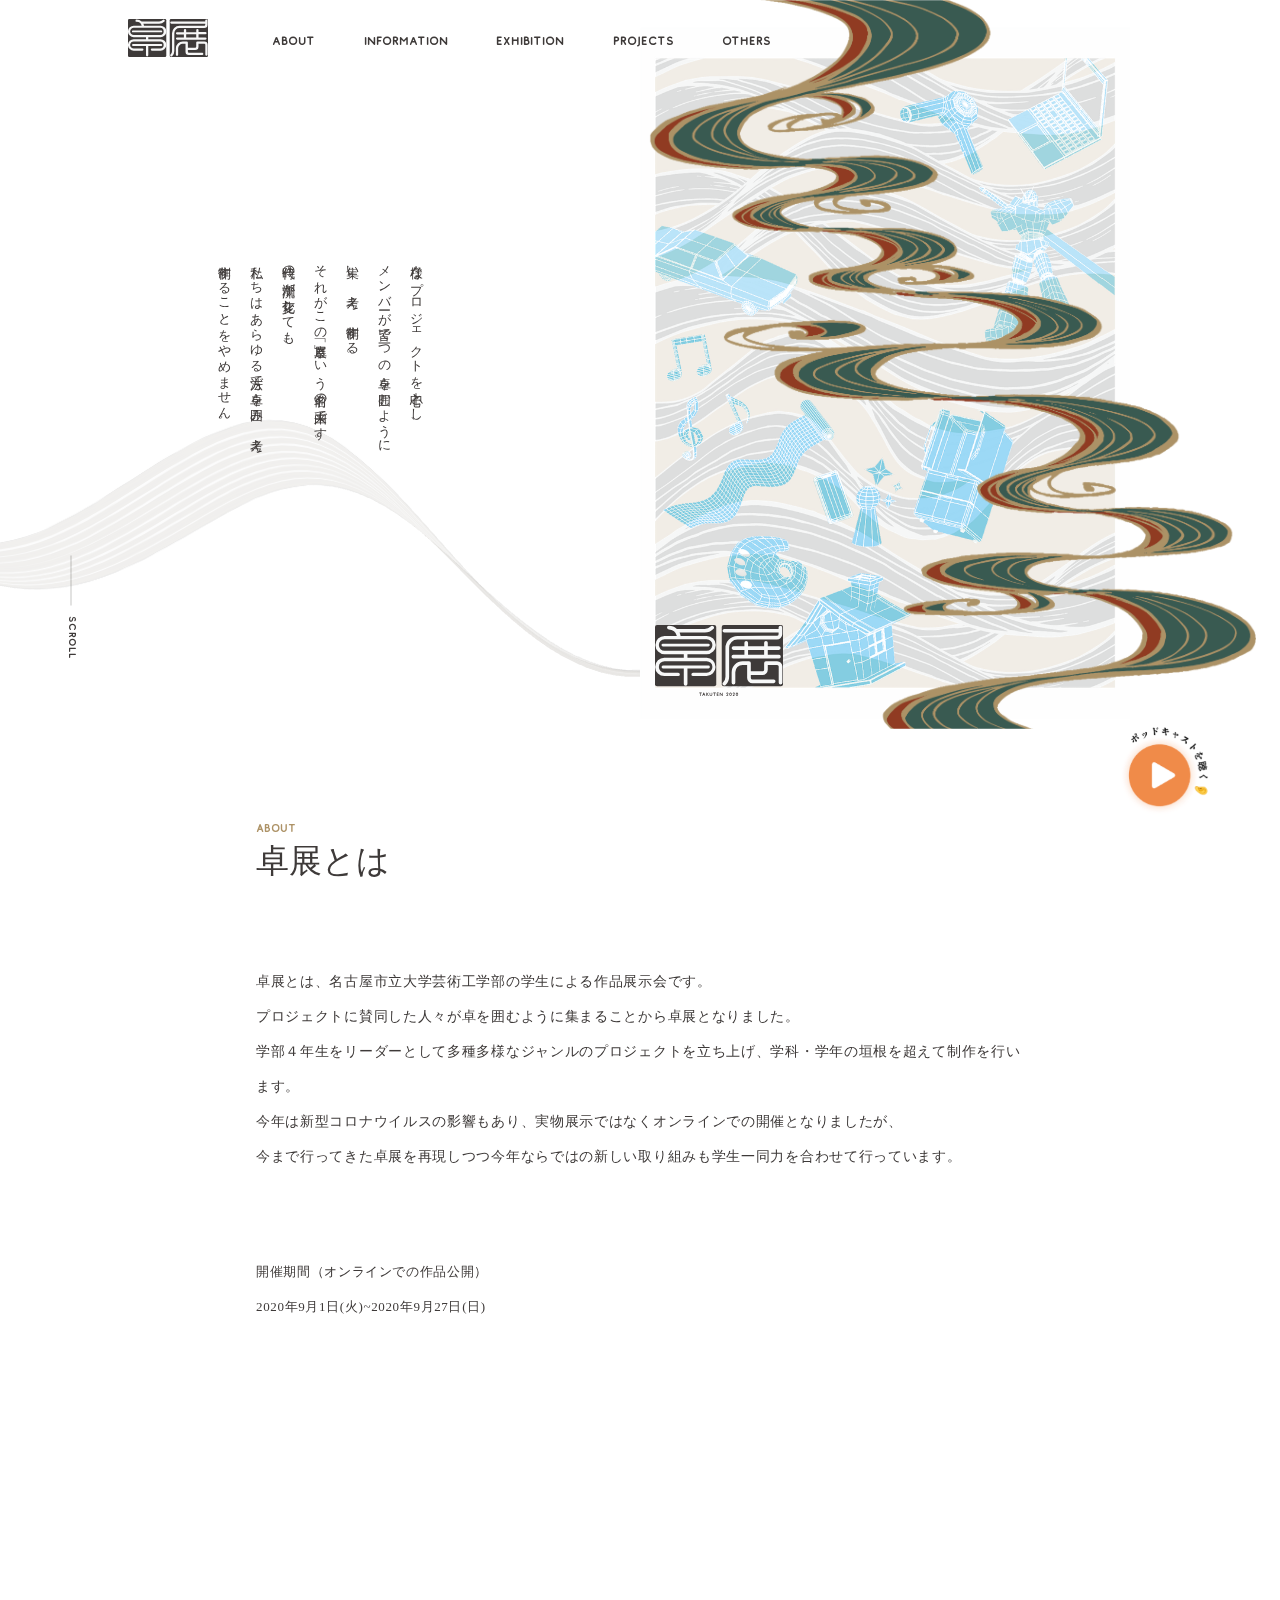
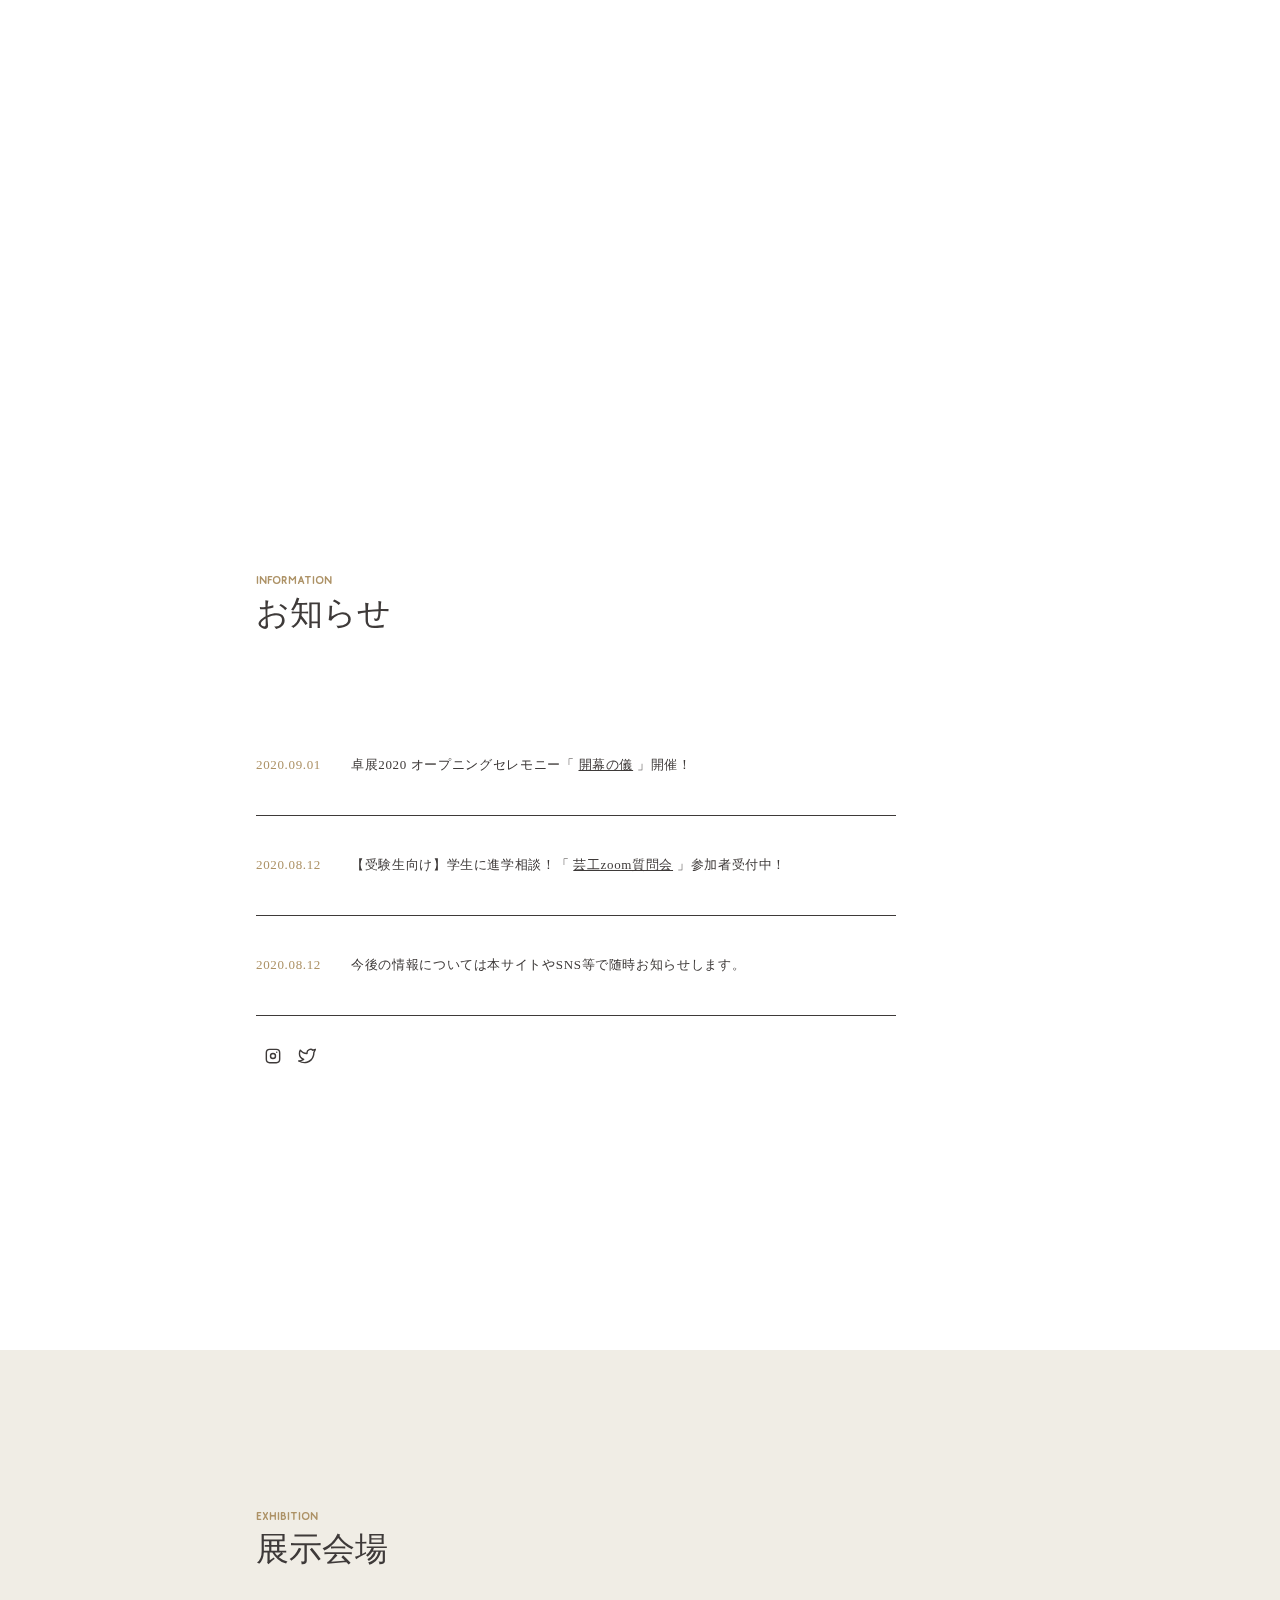
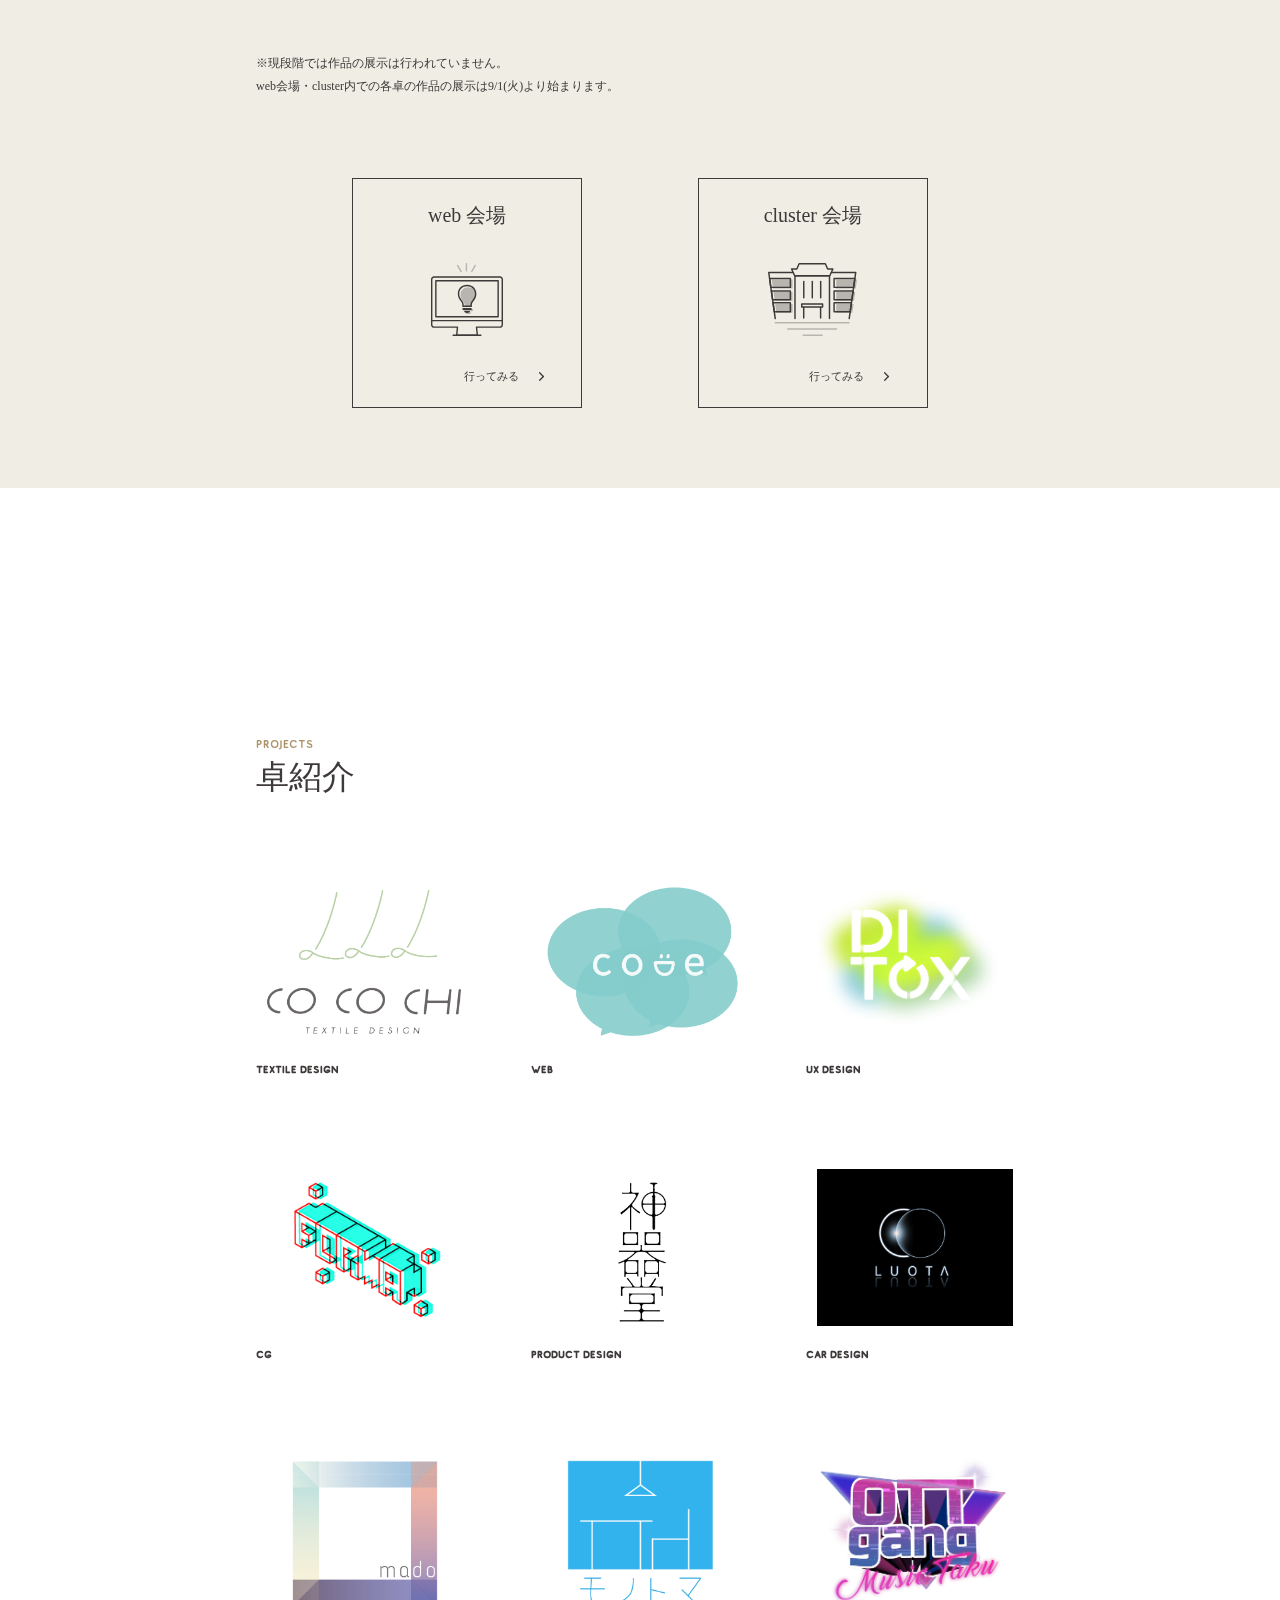
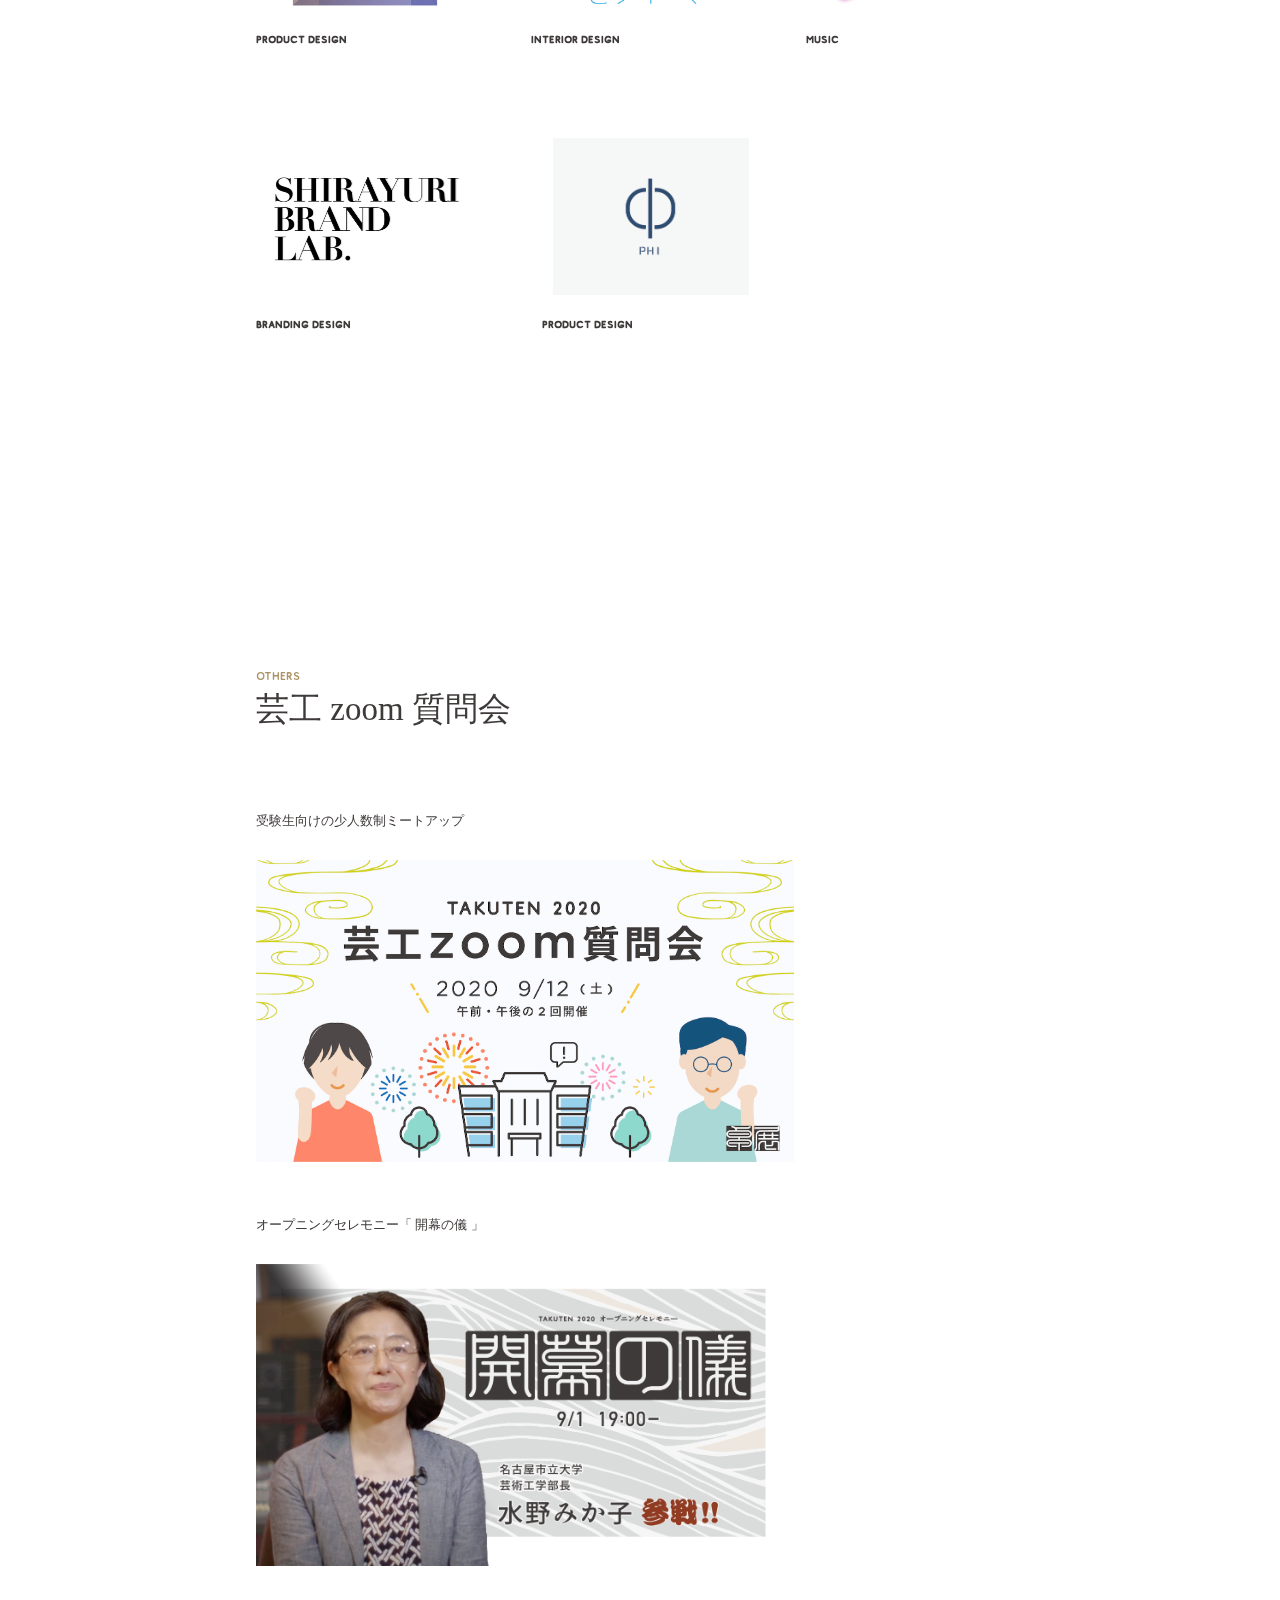
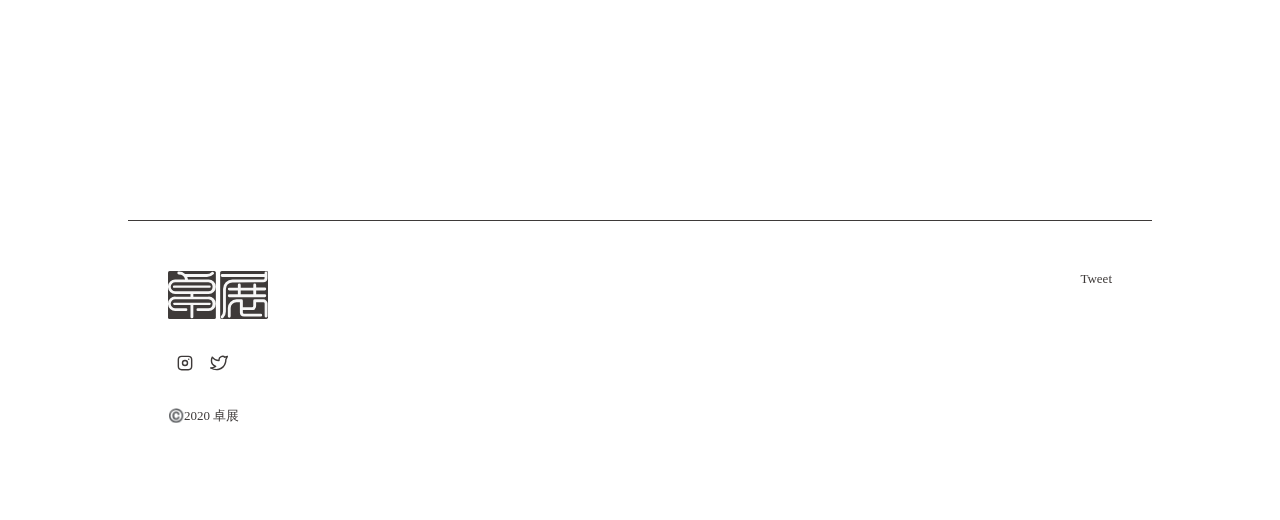
==== commit 8f6410c7: "9/1公開用" ====
--- a/index.html
+++ b/index.html
@@ -86,9 +86,7 @@
         </p>
       </div>
     </header>
-    <div class="menu-button" id="menu">
-      menu
-    </div>
+    <div class="menu-button" id="menu">menu</div>
     <div class="menu-open">
       <ul class="menu-open-nav-list">
         <li class="index-menu">
@@ -190,7 +188,7 @@
             xmlns="http://www.w3.org/2000/svg"
             xmlns:xlink="http://www.w3.org/1999/xlink"
             viewBox="0 0 621.8 769"
-            style="enable-background: new 0 0 621.8 769;"
+            style="enable-background: new 0 0 621.8 769"
             xml:space="preserve"
           >
             <g>
@@ -344,6 +342,14 @@
       </div>
     </div>
 
+    <div class="podcast-icon">
+      <iframe
+        src="https://anchor.fm/wired-japan/embed/episodes/VOL-37BRAVE-NEW-WORLD-005-egdnjm/a-a2l2u1o"
+        frameborder="0"
+        scrolling="no"
+      ></iframe>
+      <img src="images/podcast.png" alt="ポッドキャスト視聴用アイコン" />
+    </div>
     <a name="jump-about"></a>
     <section class="about" id="about">
       <div class="section-heading">
@@ -383,6 +389,18 @@
         <h2>お知らせ</h2>
       </div>
       <ul class="info-contents">
+        <li>
+          <p class="info-date">2020.09.01</p>
+          <p>
+            卓展2020 オープニングセレモニー「
+            <a
+              target="blank"
+              href="https://cluster.mu/e/feeebdd0-b382-43e8-ac87-e43f35e5feed"
+              >開幕の儀</a
+            >
+            」開催！
+          </p>
+        </li>
         <li>
           <p class="info-date">2020.08.12</p>
           <p>
@@ -452,8 +470,8 @@
         web会場・cluster内での各卓の作品の展示は9/1(火)より始まります。
       </div>
       <ul class="venue">
-        <li>
-          <a href="" style="opacity: 0.5;">
+        <li class="venue-hover">
+          <a href="web.html">
             <h3>web 会場</h3>
             <div class="venue-img-wrap">
               <img src="images/web.svg" alt="web会場のピクトグラム" />
@@ -468,7 +486,7 @@
               </div>
             </div>
           </a>
-          <p class="coment">9/1(火)より公開！</p>
+          <!-- <p class="coment">9/1(火)より公開！</p> -->
         </li>
         <li class="venue-hover">
           <a href="cluster.html">
@@ -530,9 +548,7 @@
               <div class="taku-hover-caption">
                 <h5>WEB</h5>
                 <h3>co:De</h3>
-                <p>
-                  web系のサイト、アプリを制作する卓
-                </p>
+                <p>web系のサイト、アプリを制作する卓</p>
                 <div class="arrow-wrap">
                   <img src="images/white_arrow.svg" alt="white-right-arrow" />
                 </div>
@@ -573,9 +589,7 @@
               <div class="taku-hover-caption">
                 <h5>CG</h5>
                 <h3>FORMA</h3>
-                <p>
-                  CGを使った映像作品やゲーム制作を行う卓
-                </p>
+                <p>CGを使った映像作品やゲーム制作を行う卓</p>
                 <div class="arrow-wrap">
                   <img src="images/white_arrow.svg" alt="white-right-arrow" />
                 </div>
@@ -680,9 +694,7 @@
               <div class="taku-hover-caption">
                 <h5>MUSIC</h5>
                 <h3>OTTgang</h3>
-                <p>
-                  ジャンルレスに音楽をデザインする卓
-                </p>
+                <p>ジャンルレスに音楽をデザインする卓</p>
                 <div class="arrow-wrap">
                   <img src="images/white_arrow.svg" alt="white-right-arrow" />
                 </div>
@@ -705,9 +717,7 @@
                   BRAND <br />
                   LAB.
                 </h3>
-                <p>
-                  ブランディングデザインについてじっくり考える卓
-                </p>
+                <p>ブランディングデザインについてじっくり考える卓</p>
                 <div class="arrow-wrap">
                   <img src="images/white_arrow.svg" alt="white-right-arrow" />
                 </div>
@@ -726,18 +736,13 @@
               <div class="taku-hover-caption">
                 <h5>PRODUCT DESIGN</h5>
                 <h3>PHI</h3>
-                <p>
-                  デザイン事例から学び、実践する プロダクトデザイン卓
-                </p>
+                <p>デザイン事例から学び、実践する プロダクトデザイン卓</p>
                 <div class="arrow-wrap">
                   <img src="images/white_arrow.svg" alt="white-right-arrow" />
                 </div>
               </div>
             </div>
           </a>
-        </li>
-        <li>
-          <div class="taku-logo-wrap"></div>
         </li>
       </ul>
     </section>
@@ -753,6 +758,15 @@
         <a href="zoomQA.html">
           <div class="banner-wrap">
             <img src="images/banner.jpg" alt="バナーイラスト" />
+          </div>
+        </a>
+        <p style="margin-top: 50px">オープニングセレモニー「 開幕の儀 」</p>
+        <a
+          target="blank"
+          href="https://cluster.mu/e/feeebdd0-b382-43e8-ac87-e43f35e5feed"
+        >
+          <div class="banner-wrap">
+            <img src="images/cluster-banner.png" alt="バナーイラスト" />
           </div>
         </a>
       </div>
@@ -835,6 +849,25 @@
             パターン、染め、シルクスクリーンといったテキスタイルデザインの知識を学びながら、
             それぞれが自由な発想で作品を作っています。
           </p>
+          <a
+            target="blank"
+            class="link-block-wrap"
+            href="https://kaedechikakiyo.github.io/cocochi/"
+          >
+            <div class="black-box"></div>
+            <div class="link-block">
+              サイトを見る
+              <div class="right">
+                <img src="images/right.svg" alt="" />
+                <img
+                  src="images/white_right.svg"
+                  class="right-white-cover"
+                  alt=""
+                />
+              </div>
+            </div>
+          </a>
+          <p class="go-site-attention">※COCOCHI 特設サイトへ移動します。</p>
         </div>
         <div class="modal-taku-caption">
           <ul class="modal-photo-list">
@@ -888,6 +921,21 @@
             co:Deは「楽しくコードを書く」をコンセプトとし、WebサイトやWebアプリを制作する卓です。
             企画、デザイン、コーディングのweb制作に置ける一連の流れを学びながら、作品の完成を目指します。
           </p>
+          <a target="blank" class="link-block-wrap" href="./code/">
+            <div class="black-box"></div>
+            <div class="link-block">
+              サイトを見る
+              <div class="right">
+                <img src="images/right.svg" alt="" />
+                <img
+                  src="images/white_right.svg"
+                  class="right-white-cover"
+                  alt=""
+                />
+              </div>
+            </div>
+          </a>
+          <p class="go-site-attention">※co:De 特設サイトへ移動します。</p>
         </div>
         <div class="modal-taku-caption">
           <ul class="modal-photo-list">
@@ -920,6 +968,25 @@
             「体験」に着目した総合デザイン卓。
             設定した課題に対してブランディング,空間デザイン,UI/UXデザインなどの様々なアプローチで、解決策を提案していきます。
           </p>
+          <a
+            target="blank"
+            class="link-block-wrap"
+            href="https://ditox-uxdesign.studio.design/top"
+          >
+            <div class="black-box"></div>
+            <div class="link-block">
+              サイトを見る
+              <div class="right">
+                <img src="images/right.svg" alt="" />
+                <img
+                  src="images/white_right.svg"
+                  class="right-white-cover"
+                  alt=""
+                />
+              </div>
+            </div>
+          </a>
+          <p class="go-site-attention">※DITOX 特設サイトへ移動します。</p>
         </div>
         <div class="modal-taku-caption">
           <ul class="modal-photo-list">
@@ -955,6 +1022,25 @@
             各種ソフトウェアの使い方や制作のノウハウを身に着け表現の幅を広げる事を目的とした卓です。
             授業だけでは身につける事の難しいモデリングの基本からアニメーションの作り方、ゲームの書き出しまで一貫したワークフローを学習します。
           </p>
+          <a
+            target="blank"
+            class="link-block-wrap"
+            href="https://forma2020.studio.design"
+          >
+            <div class="black-box"></div>
+            <div class="link-block">
+              サイトを見る
+              <div class="right">
+                <img src="images/right.svg" alt="" />
+                <img
+                  src="images/white_right.svg"
+                  class="right-white-cover"
+                  alt=""
+                />
+              </div>
+            </div>
+          </a>
+          <p class="go-site-attention">※COCOCHI 特設サイトへ移動します。</p>
         </div>
         <div class="modal-taku-caption">
           <ul class="modal-photo-list">
@@ -964,7 +1050,7 @@
               <img
                 src="images/work-photo/forma_3.jpg"
                 alt="作業写真"
-                style="opacity: 0;"
+                style="opacity: 0"
                 class="photo-blank"
               />
             </li>
@@ -992,6 +1078,25 @@
             使い手にとって生活に欠かすことのできないもの、「神器」となり。新しい生活を創るようなプロダクトデザインを学ぶ卓。
             現代社会を分析し考察した先の未来を生きる使い手にとっての新しい価値を提案します。
           </p>
+          <a
+            target="blank"
+            class="link-block-wrap"
+            href="https://zingido-taigideatta.studio.design/page"
+          >
+            <div class="black-box"></div>
+            <div class="link-block">
+              サイトを見る
+              <div class="right">
+                <img src="images/right.svg" alt="" />
+                <img
+                  src="images/white_right.svg"
+                  class="right-white-cover"
+                  alt=""
+                />
+              </div>
+            </div>
+          </a>
+          <p class="go-site-attention">※神器堂 特設サイトへ移動します。</p>
         </div>
         <div class="modal-taku-caption">
           <ul class="modal-photo-list">
@@ -1025,8 +1130,27 @@
           <p>
             LUOTAは人間とモビリティの新たな関係を模索し、モビリティの新たな可能性を創造・提案する卓です。
             スケッチからカラーやマテリアル、クレイモデルまでの
-            カーデザインの一連の流れを学ぶことで、表現力の向上を目指します
+            カーデザインの一連の流れを学ぶことで、表現力の向上を目指します。
           </p>
+          <a
+            target="blank"
+            class="link-block-wrap"
+            href="https://takuten2020-luota.studio.design"
+          >
+            <div class="black-box"></div>
+            <div class="link-block">
+              サイトを見る
+              <div class="right">
+                <img src="images/right.svg" alt="" />
+                <img
+                  src="images/white_right.svg"
+                  class="right-white-cover"
+                  alt=""
+                />
+              </div>
+            </div>
+          </a>
+          <p class="go-site-attention">※LUOTA 特設サイトへ移動します。</p>
         </div>
         <div class="modal-taku-caption">
           <ul class="modal-photo-list">
@@ -1059,6 +1183,25 @@
           <p>
             madoはプロダクトデザインを学ぶ卓で、コンセプトワークに力を入れて活動しています。ユーザーの生活を彩る、ストーリー性のある提案を目指して作品作りを進めています。
           </p>
+          <a
+            target="blank"
+            class="link-block-wrap"
+            href="https://mado-takuten2020.studio.design/"
+          >
+            <div class="black-box"></div>
+            <div class="link-block">
+              サイトを見る
+              <div class="right">
+                <img src="images/right.svg" alt="" />
+                <img
+                  src="images/white_right.svg"
+                  class="right-white-cover"
+                  alt=""
+                />
+              </div>
+            </div>
+          </a>
+          <p class="go-site-attention">※mado 特設サイトへ移動します。</p>
         </div>
         <div class="modal-taku-caption">
           <ul class="modal-photo-list">
@@ -1070,7 +1213,7 @@
               <img
                 src="images/work-photo/forma_3.jpg"
                 alt="作業写真"
-                style="opacity: 0;"
+                style="opacity: 0"
                 class="photo-blank"
               />
             </li>
@@ -1095,6 +1238,25 @@
             本卓は、ある空間のテーマを設定し、それに沿ったインテリアを設計する卓です。
             空間の利用方法の考案から空間設計、家具設計まで行い、より利用者の目線に立った過ごしやすい空間を提案します。
           </p>
+          <a
+            target="blank"
+            class="link-block-wrap"
+            href="https://monotoma.studio.design/"
+          >
+            <div class="black-box"></div>
+            <div class="link-block">
+              サイトを見る
+              <div class="right">
+                <img src="images/right.svg" alt="" />
+                <img
+                  src="images/white_right.svg"
+                  class="right-white-cover"
+                  alt=""
+                />
+              </div>
+            </div>
+          </a>
+          <p class="go-site-attention">※モノトマ 特設サイトへ移動します。</p>
         </div>
         <div class="modal-taku-caption">
           <ul class="modal-photo-list">
@@ -1129,6 +1291,25 @@
             Hopなど、ジャンル問わず頭の中にある自分の世界観を音楽で表現し、それらをOTTサービス（Youtube,
             SoundCloudなど）を用いて世界中に公開していきます。
           </p>
+          <a
+            target="blank"
+            class="link-block-wrap"
+            href="https://ottgang.netlify.app/"
+          >
+            <div class="black-box"></div>
+            <div class="link-block">
+              サイトを見る
+              <div class="right">
+                <img src="images/right.svg" alt="" />
+                <img
+                  src="images/white_right.svg"
+                  class="right-white-cover"
+                  alt=""
+                />
+              </div>
+            </div>
+          </a>
+          <p class="go-site-attention">※OTTgang 特設サイトへ移動します。</p>
         </div>
         <div class="modal-taku-caption">
           <ul class="modal-photo-list">
@@ -1156,8 +1337,7 @@
           <div class="modal-taku-name">
             <h3>
               SHIRAYURI <br />
-              BRAND <br />
-              LAB
+              BRAND LAB.
             </h3>
             <p>/</p>
             <p>branding design</p>
@@ -1166,6 +1346,27 @@
             ブランディングデザインについてじっくり考える卓。
             調査や分析に基づき、ロゴマークやパッケージなど一貫した世界観を構築します。
             なぜブランディングするのか？を念頭に置いて考え、伝えたいことを形にする過程を大切にしています。
+          </p>
+          <a
+            target="blank"
+            class="link-block-wrap"
+            href="https://shirayuri-brandlab.studio.design"
+          >
+            <div class="black-box"></div>
+            <div class="link-block">
+              サイトを見る
+              <div class="right">
+                <img src="images/right.svg" alt="" />
+                <img
+                  src="images/white_right.svg"
+                  class="right-white-cover"
+                  alt=""
+                />
+              </div>
+            </div>
+          </a>
+          <p class="go-site-attention">
+            ※SHIRAYURI BLAND LAB. 特設サイトへ移動します。
           </p>
         </div>
         <div class="modal-taku-caption">
@@ -1202,6 +1403,25 @@
             世の中の優れたデザイン事例を学びながら、自分たちも一人一つデザイン制作し、デザインの理解を深めました。
             私たちの作品を、ぜひご覧ください
           </p>
+          <a
+            target="blank"
+            class="link-block-wrap"
+            href="https://takuten2020phi.studio.design"
+          >
+            <div class="black-box"></div>
+            <div class="link-block">
+              サイトを見る
+              <div class="right">
+                <img src="images/right.svg" alt="" />
+                <img
+                  src="images/white_right.svg"
+                  class="right-white-cover"
+                  alt=""
+                />
+              </div>
+            </div>
+          </a>
+          <p class="go-site-attention">※PHI 特設サイトへ移動します。</p>
         </div>
         <div class="modal-taku-caption">
           <ul class="modal-photo-list">
--- a/css/style.css
+++ b/css/style.css
@@ -43,7 +43,7 @@
   display: flex;
   align-items: center;
   position: absolute;
-  z-index: 5;
+  z-index: 10;
   animation: header-first-animation 5s ease-in alternate forwards;
 }
 
@@ -181,7 +181,7 @@
   bottom: 3.3vw;
   left: 1.2vw;
   width: 20%;
-  z-index: 3;
+  z-index: 7;
   animation: main-logo-animation 6s ease-in alternate forwards;
 }
 
@@ -245,11 +245,11 @@
   }
   90% {
     opacity: 0;
-    z-index: 2;
-  }
-  100% {
-    opacity: 1;
-    z-index: 2;
+    z-index: 6;
+  }
+  100% {
+    opacity: 1;
+    z-index: 6;
   }
 }
 
@@ -260,7 +260,7 @@
   width: 100vw;
   height: 100vh;
   background-color: #f0ede5;
-  z-index: 1;
+  z-index: 5;
   animation: blank-animation 5s ease-in alternate forwards;
   visibility: hidden;
 }
@@ -285,7 +285,7 @@
   left: 8px;
   width: 97%;
   height: 98.5%;
-  z-index: 2;
+  z-index: 6;
   /* visibility: hidden; */
 }
 
@@ -461,6 +461,39 @@
   }
 }
 
+/*podcast*/
+.podcast-icon {
+  position: fixed;
+  top: 80vh;
+  right: 5vw;
+  width: 100px;
+  z-index: 8;
+  animation: podcast-animation 5s ease-in alternate forwards;
+}
+
+@keyframes podcast-animation {
+  0% {
+    opacity: 0;
+  }
+  90% {
+    opacity: 0;
+  }
+  100% {
+    opacity: 1;
+  }
+}
+
+.podcast-icon iframe {
+  width: 100%;
+  position: absolute;
+  opacity: 0;
+}
+.podcast-icon img {
+  width: 100%;
+}
+
+/*section*/
+
 section {
   width: 60vw;
   margin: auto;
@@ -660,6 +693,12 @@
   flex-wrap: wrap;
   justify-content: space-between;
   width: calc(60vw + 50px);
+}
+
+.taku-list::after {
+  content: "";
+  display: block;
+  width: 30%;
 }
 
 .taku-list li {
@@ -845,10 +884,13 @@
 
 .modal-logo-wrap {
   width: 70%;
+  height: 12vw;
 }
 
 .modal-logo-wrap img {
   width: 100%;
+  height: 100%;
+  object-fit: contain;
 }
 /* .modal-taku-caption {
   margin-left: 37%;
@@ -885,6 +927,73 @@
   margin-left: 5%;
 }
 
+/*link-block*/
+
+.link-block-wrap {
+  width: 80%;
+  height: 50px;
+  margin-top: 30px;
+  border: solid 1px #3e3a39;
+  display: flex;
+  justify-content: center;
+  position: relative;
+}
+
+.link-block {
+  display: flex;
+  align-items: center;
+  font-size: 12px;
+  letter-spacing: 0.05em;
+  transition: all 0.1s;
+  z-index: 2;
+}
+
+.black-box {
+  background-color: #3e3a39;
+  width: 0;
+  height: 100%;
+  position: absolute;
+  top: 0;
+  left: 0;
+  transition: all 0.3s;
+}
+
+.link-block-wrap:hover .link-block {
+  color: white;
+}
+
+.link-block-wrap:hover .black-box {
+  width: 100%;
+}
+
+.right {
+  width: 5px;
+  position: relative;
+  left: 35px;
+}
+
+.right-white-cover {
+  position: absolute;
+  top: 10px;
+  left: 0;
+  opacity: 0;
+  transition: all 0.3s;
+}
+
+.link-block-wrap:hover .right-white-cover {
+  opacity: 1;
+}
+
+.right img {
+  width: 100%;
+}
+
+.go-site-attention {
+  font-size: 10px;
+}
+
+/*modal-photo*/
+
 .modal-photo-list {
   margin-top: 80px;
   display: flex;
--- a/css/mobile_css.css
+++ b/css/mobile_css.css
@@ -304,6 +304,12 @@
   }
 }
 
+.podcast-icon {
+  top: 87vh;
+  right: 3vw;
+  width: 80px;
+}
+
 /*section*/
 
 section {
@@ -380,6 +386,7 @@
   width: 100%;
   height: 180px;
   padding: 5%;
+  margin-bottom: 40px;
 }
 
 .venue h3 {
@@ -542,6 +549,37 @@
   width: 100%;
 }
 
+/* web */
+
+.web-mainvisual-wrap {
+  position: relative;
+  top: 80px;
+}
+
+.exhibition-web {
+  margin-top: 130px;
+  display: block;
+  padding-bottom: 40px;
+}
+
+.web-caption {
+  margin: 0;
+  width: 100%;
+}
+
+.site-list li {
+  width: 120px;
+  margin: 10px 0 10px;
+}
+.site-list img {
+  height: auto;
+}
+
+.site-list p {
+  font-size: 10px;
+  margin: 10px 0;
+}
+
 /*modal*/
 
 .modal-content {
@@ -589,6 +627,13 @@
   margin-left: 15px;
 }
 
+.modal-left-fixed .link-block-wrap {
+  margin: 30px auto 10px;
+}
+.go-site-attention {
+  text-align: center;
+}
+
 .modal-photo-list {
   margin-top: 30px;
   display: block;
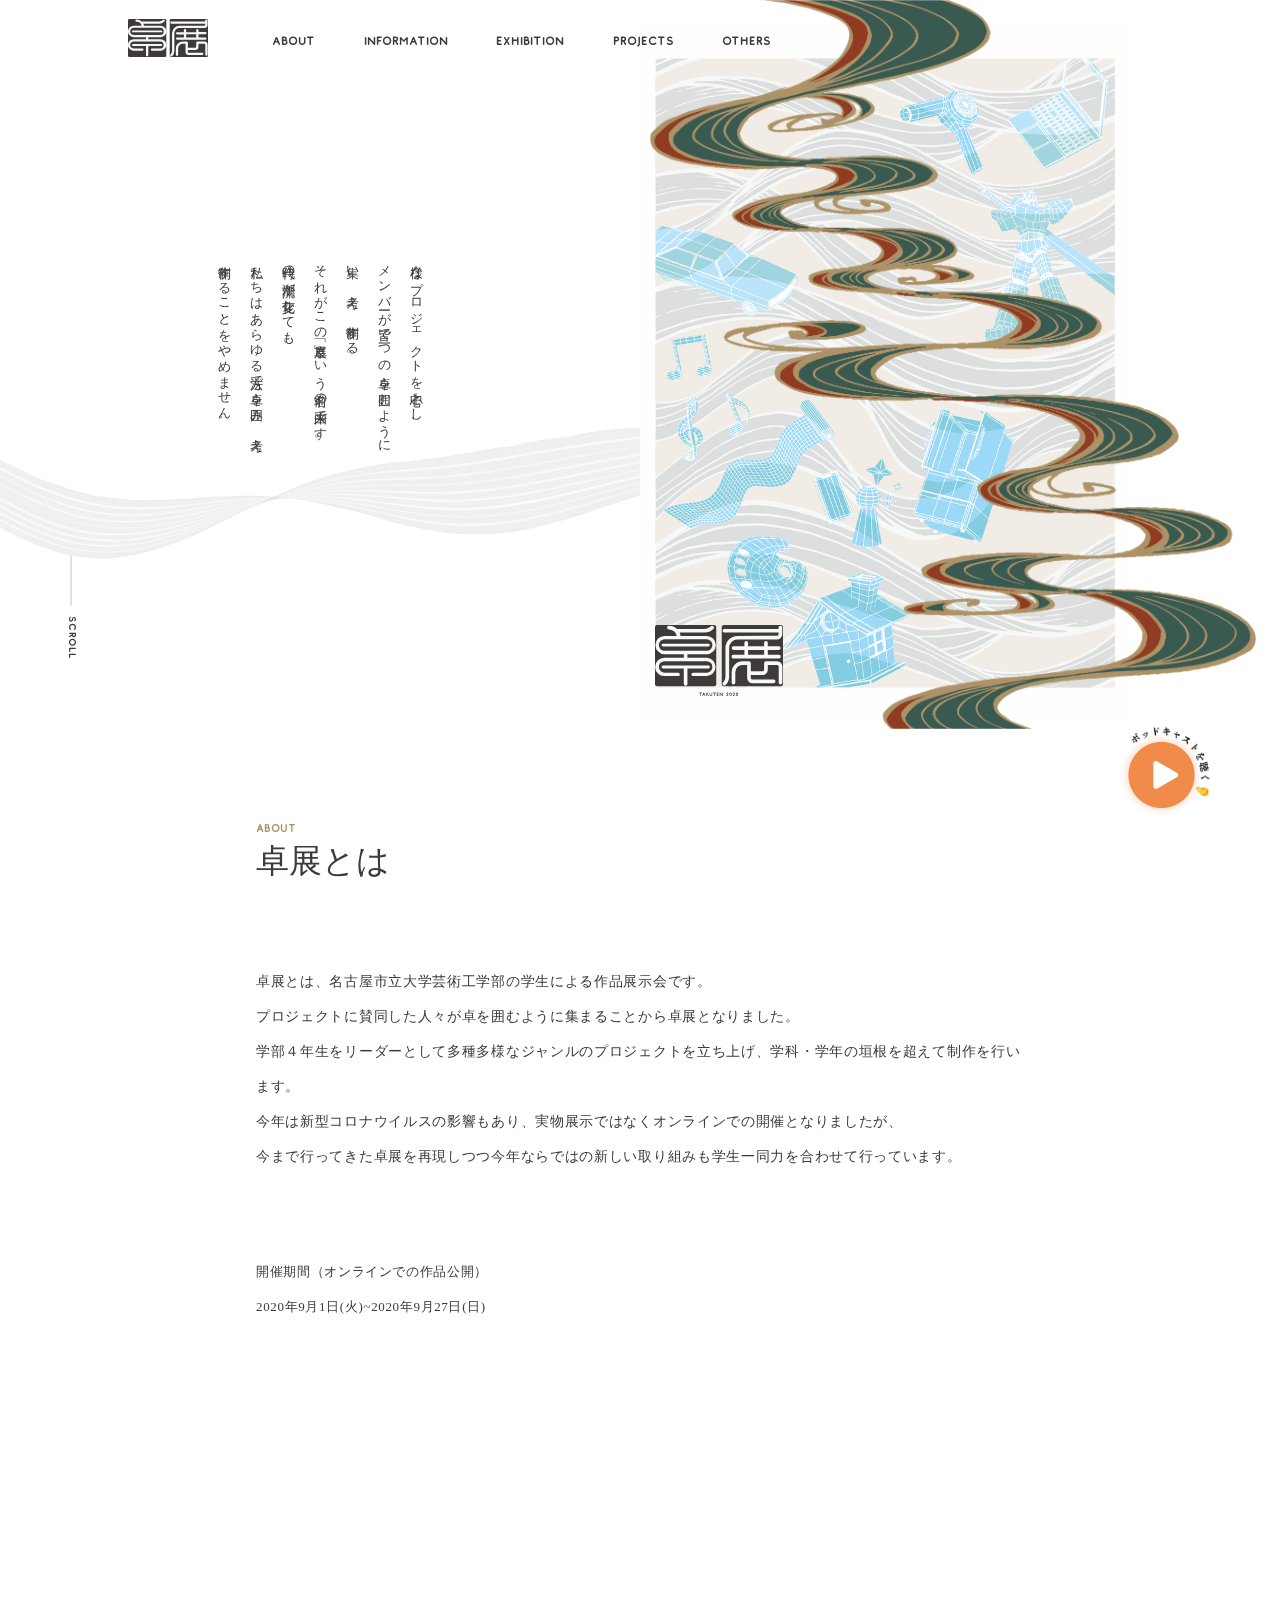
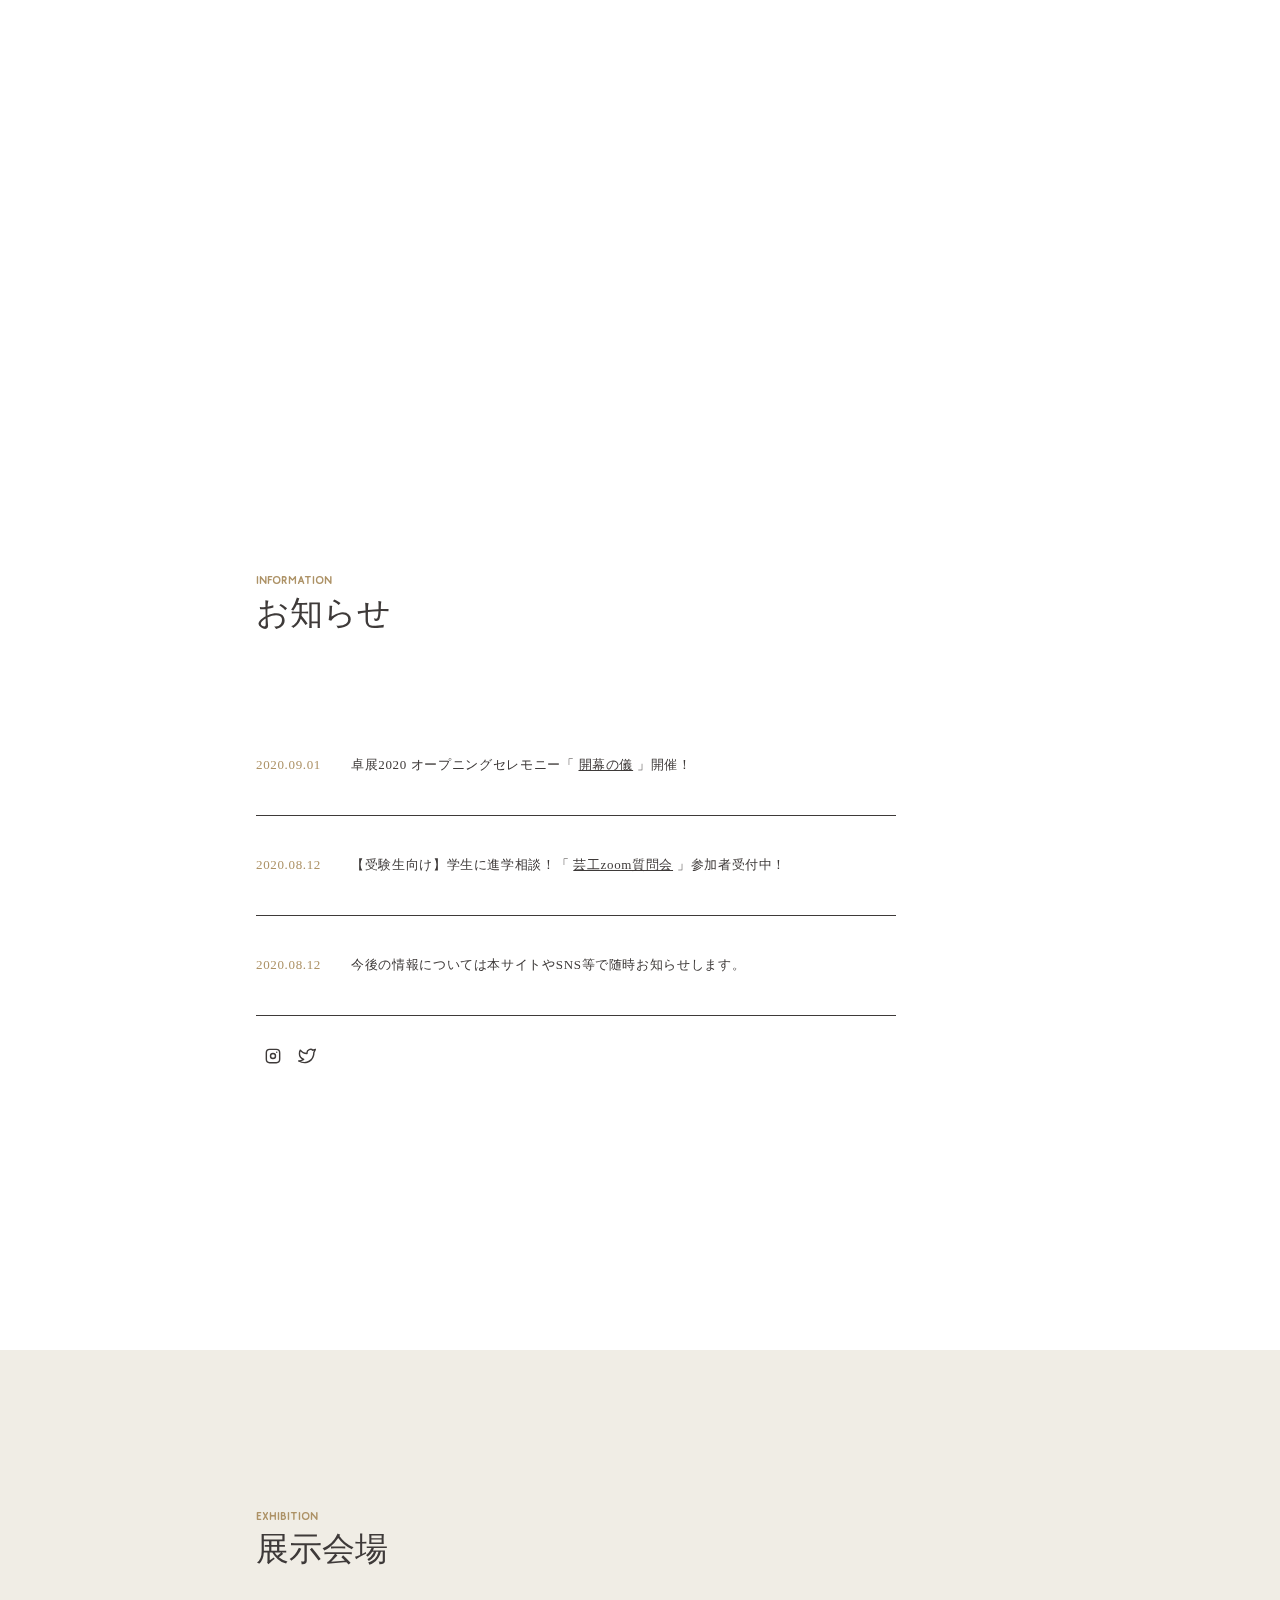
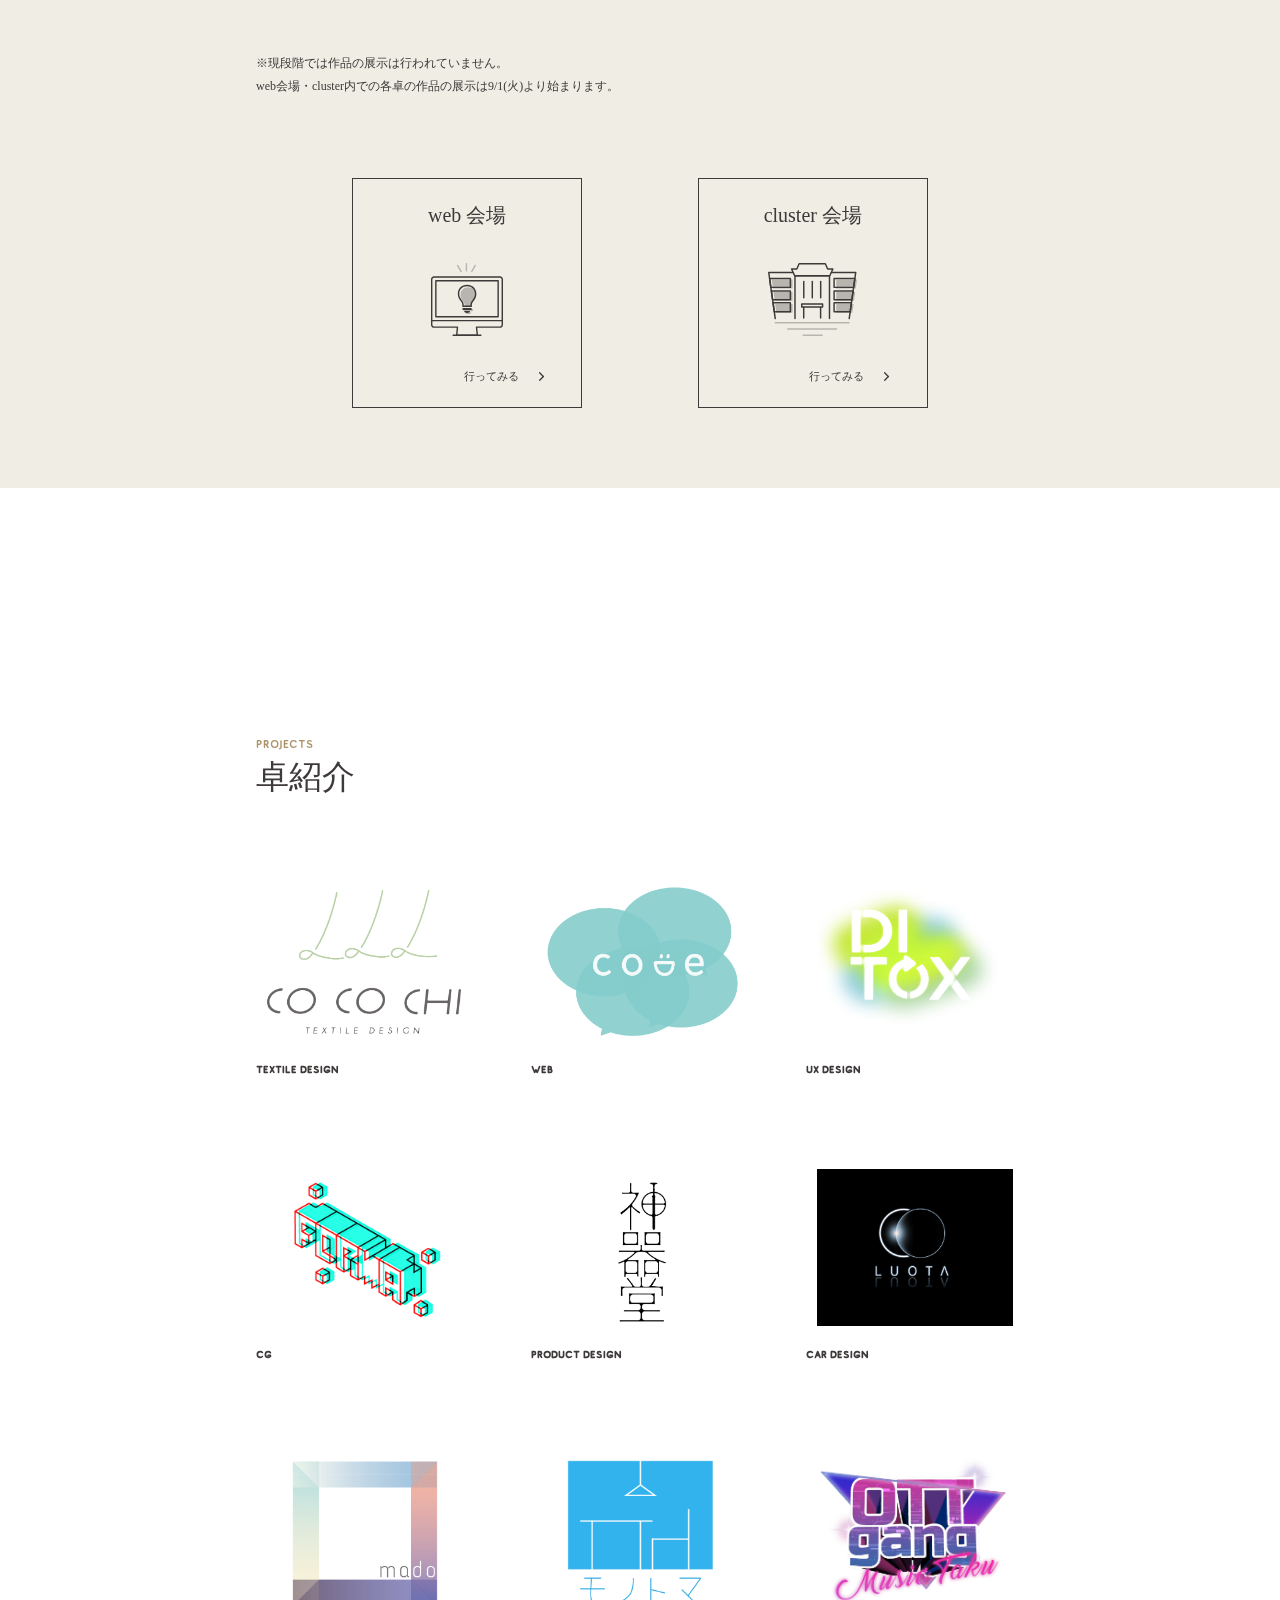
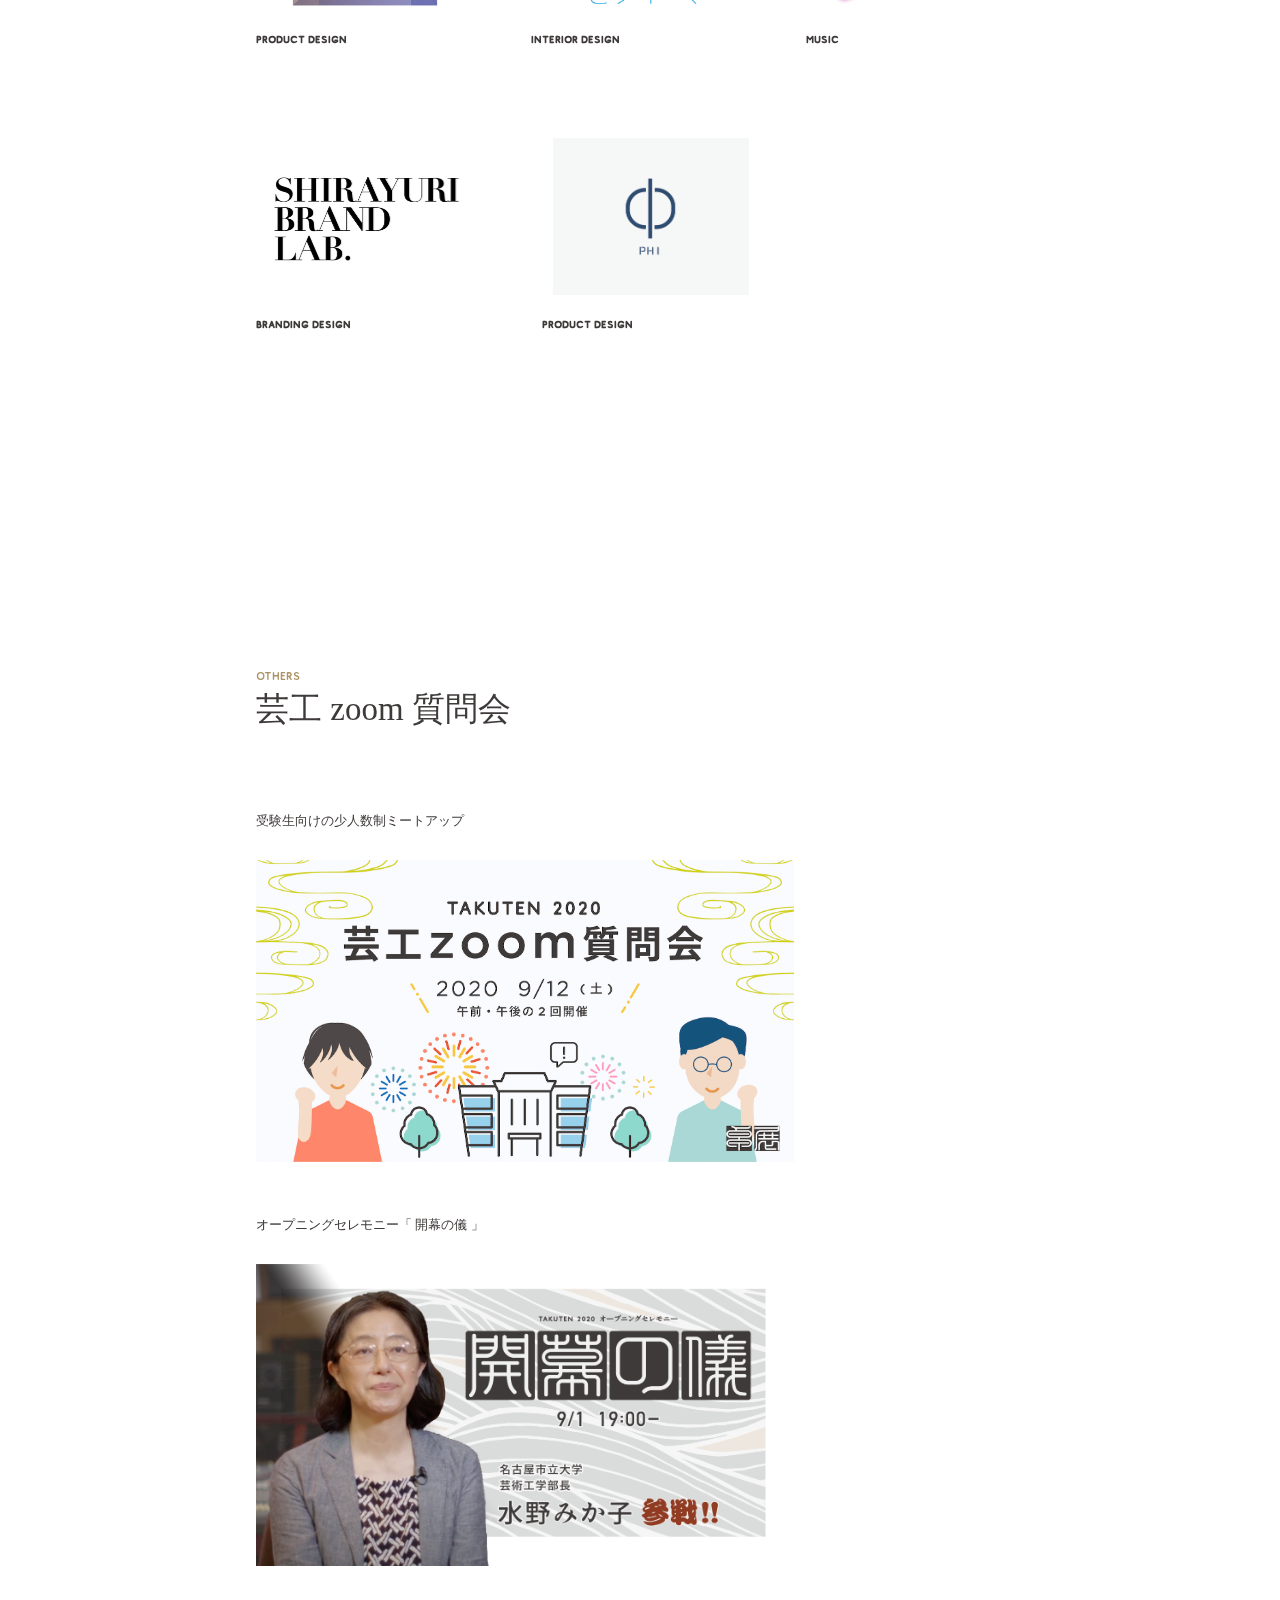
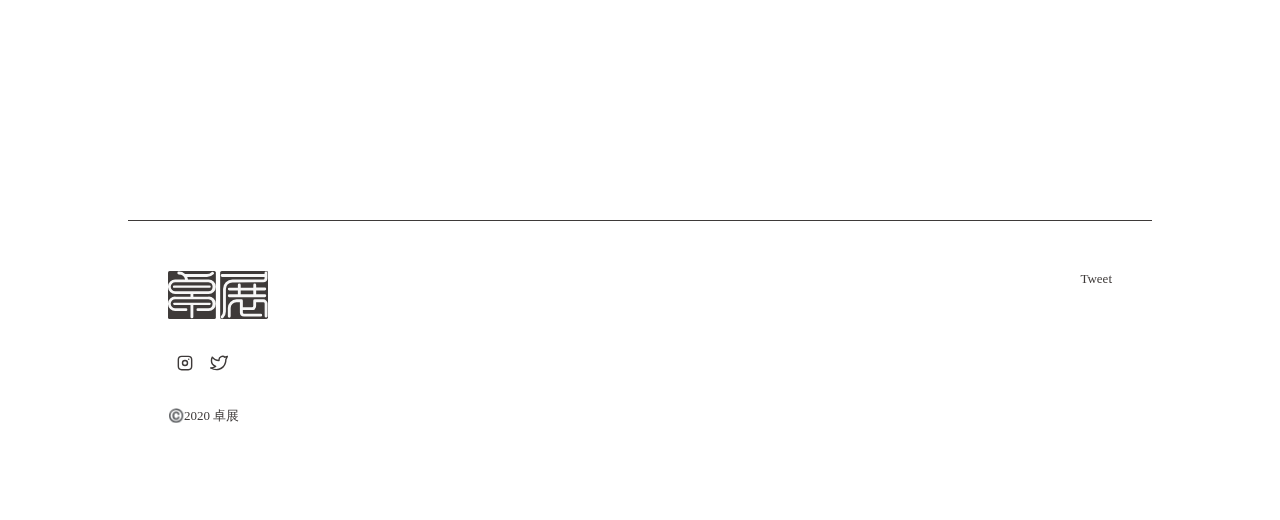
==== commit 3e27708a: "modal & podcast-animation" ====
--- a/index.html
+++ b/index.html
@@ -343,12 +343,17 @@
     </div>
 
     <div class="podcast-icon">
+      <img src="images/podcast-icon.png" alt="ポッドキャスト視聴用アイコン" />
+      <img
+        class="podcast-moji"
+        src="images/podcast-moji.png"
+        alt="ポッドキャスト視聴用アイコン"
+      />
       <iframe
         src="https://anchor.fm/wired-japan/embed/episodes/VOL-37BRAVE-NEW-WORLD-005-egdnjm/a-a2l2u1o"
         frameborder="0"
         scrolling="no"
       ></iframe>
-      <img src="images/podcast.png" alt="ポッドキャスト視聴用アイコン" />
     </div>
     <a name="jump-about"></a>
     <section class="about" id="about">
--- a/css/style.css
+++ b/css/style.css
@@ -466,15 +466,13 @@
   position: fixed;
   top: 80vh;
   right: 5vw;
-  width: 100px;
+  width: 110px;
   z-index: 8;
-  animation: podcast-animation 5s ease-in alternate forwards;
+  animation: podcast-animation 5.5s ease;
 }
 
 @keyframes podcast-animation {
-  0% {
-    opacity: 0;
-  }
+  0%,
   90% {
     opacity: 0;
   }
@@ -484,12 +482,35 @@
 }
 
 .podcast-icon iframe {
-  width: 100%;
-  position: absolute;
+  width: 90%;
+  position: absolute;
+  top: 0;
+  left: 0;
   opacity: 0;
 }
+
+@keyframes podcast-moji-animation {
+  0%,
+  90% {
+    transform: rotate(-90deg);
+    opacity: 0;
+  }
+  100% {
+    transform: rotate(0deg);
+    opacity: 1;
+  }
+}
+
 .podcast-icon img {
-  width: 100%;
+  position: absolute;
+  top: 0;
+  width: 100%;
+}
+
+.podcast-moji {
+  left: 2%;
+  animation-delay: 5s;
+  animation: podcast-moji-animation 5.5s ease;
 }
 
 /*section*/
@@ -866,10 +887,13 @@
 }
 
 .modal-left-fixed {
-  position: fixed;
+  /* position: fixed;
   top: 250px;
-  left: 20%;
-  width: 22%;
+  left: 20%; */
+  position: absolute;
+  top: 20%;
+  left: 15%;
+  width: 25%;
   font-size: 12px;
   letter-spacing: 0.05em;
   line-height: 24px;
@@ -990,6 +1014,7 @@
 
 .go-site-attention {
   font-size: 10px;
+  margin-bottom: 20px;
 }
 
 /*modal-photo*/
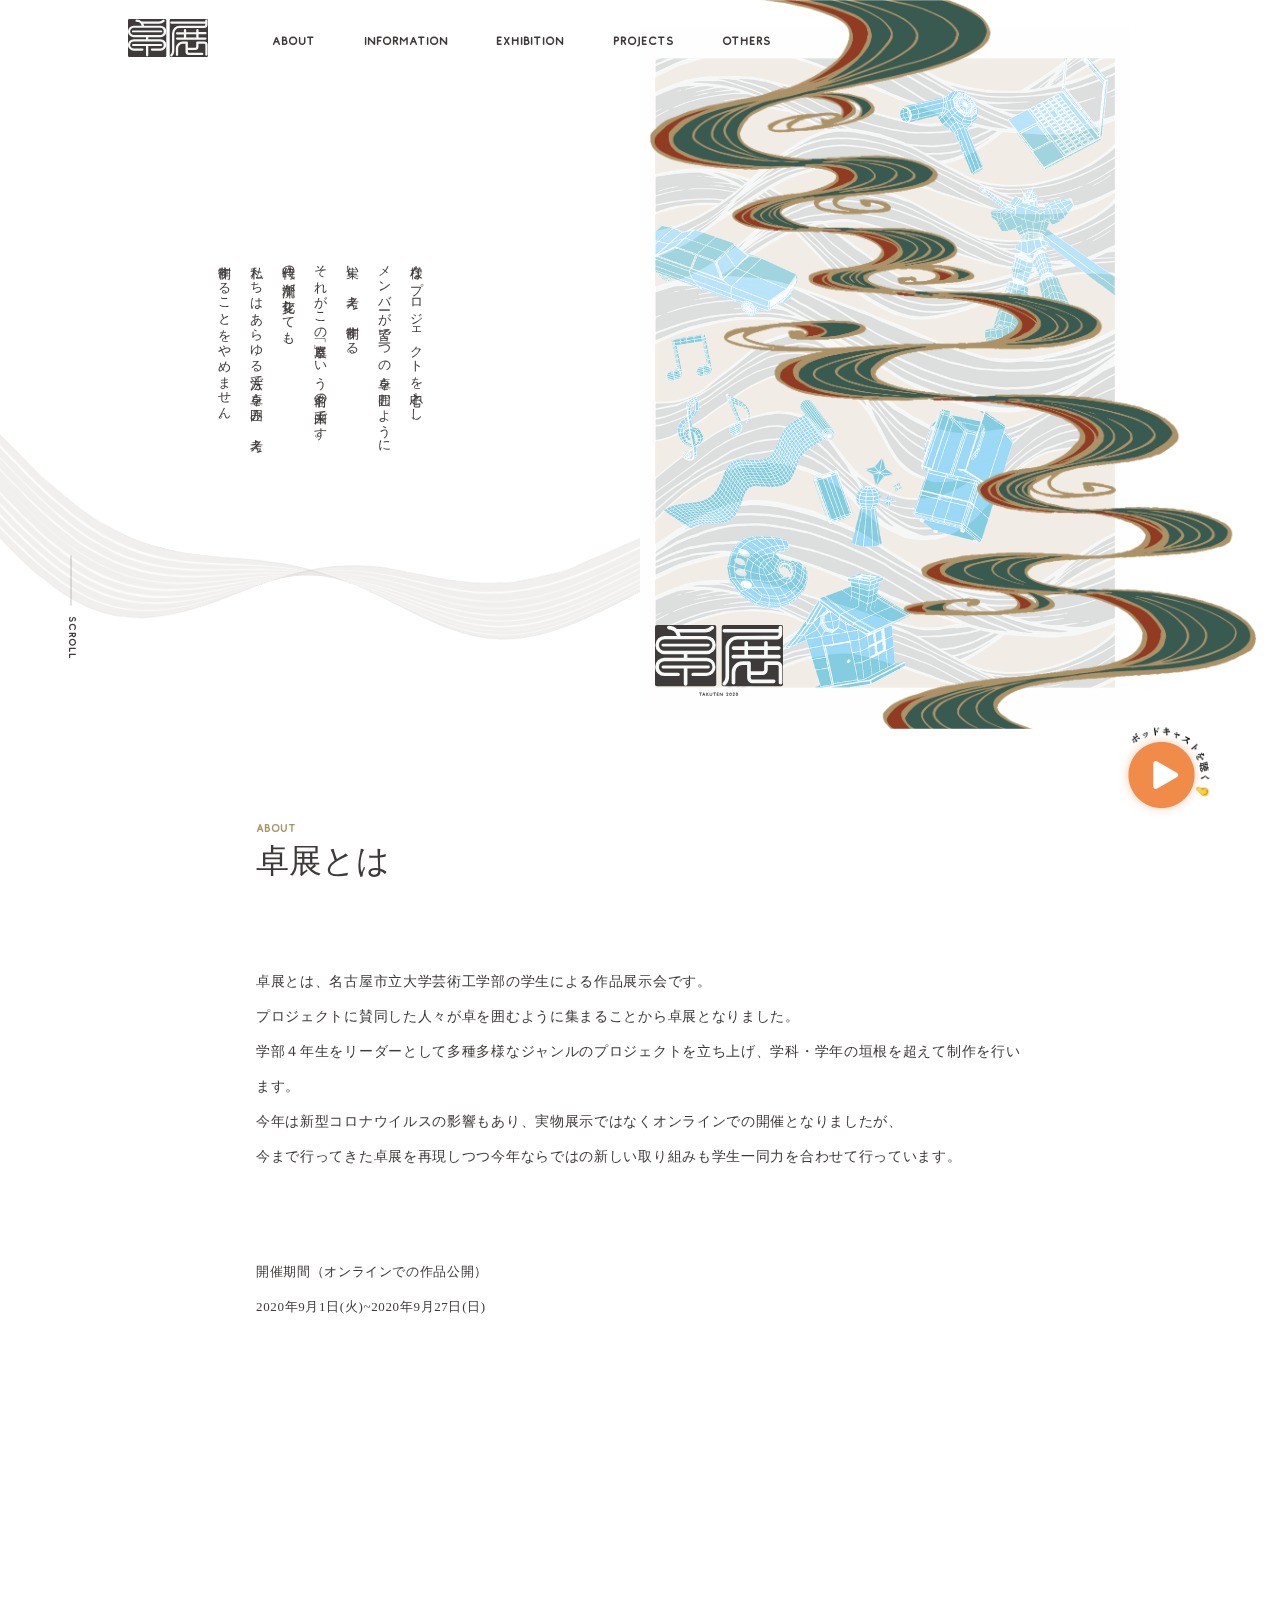
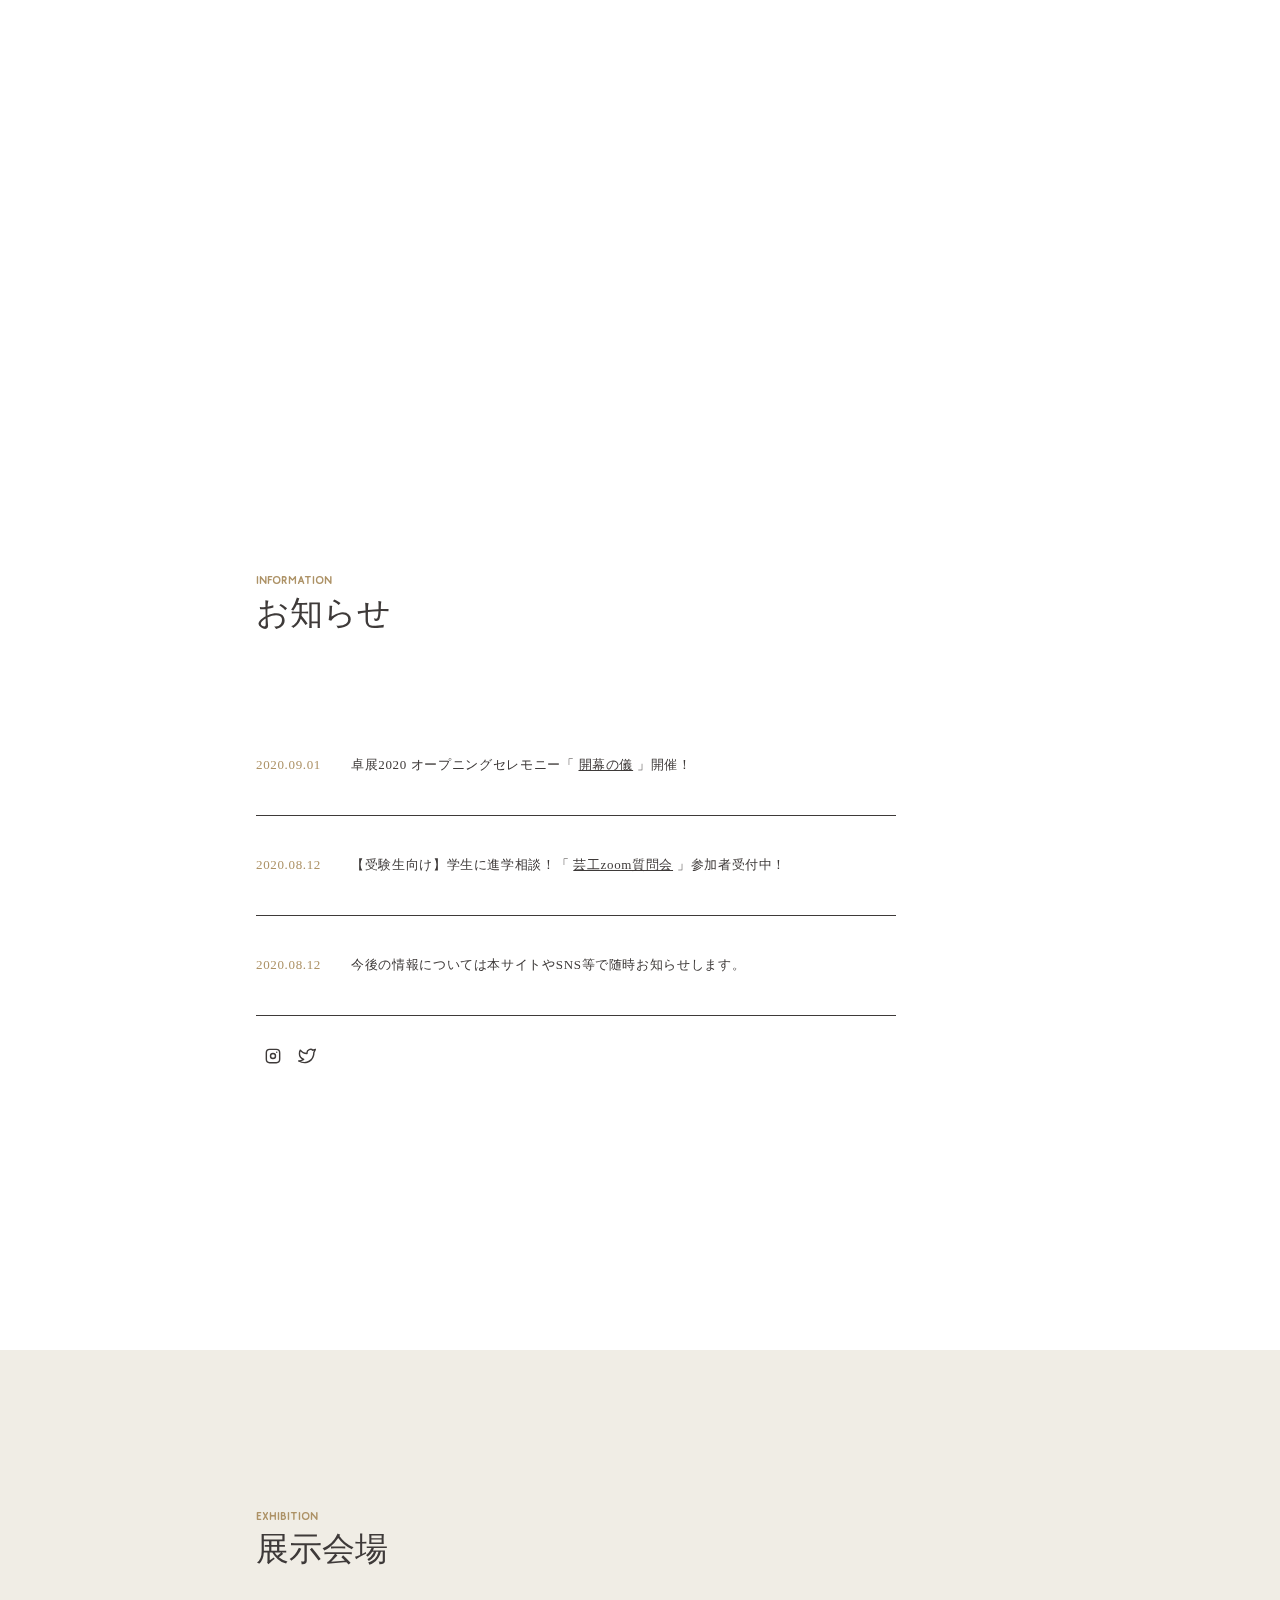
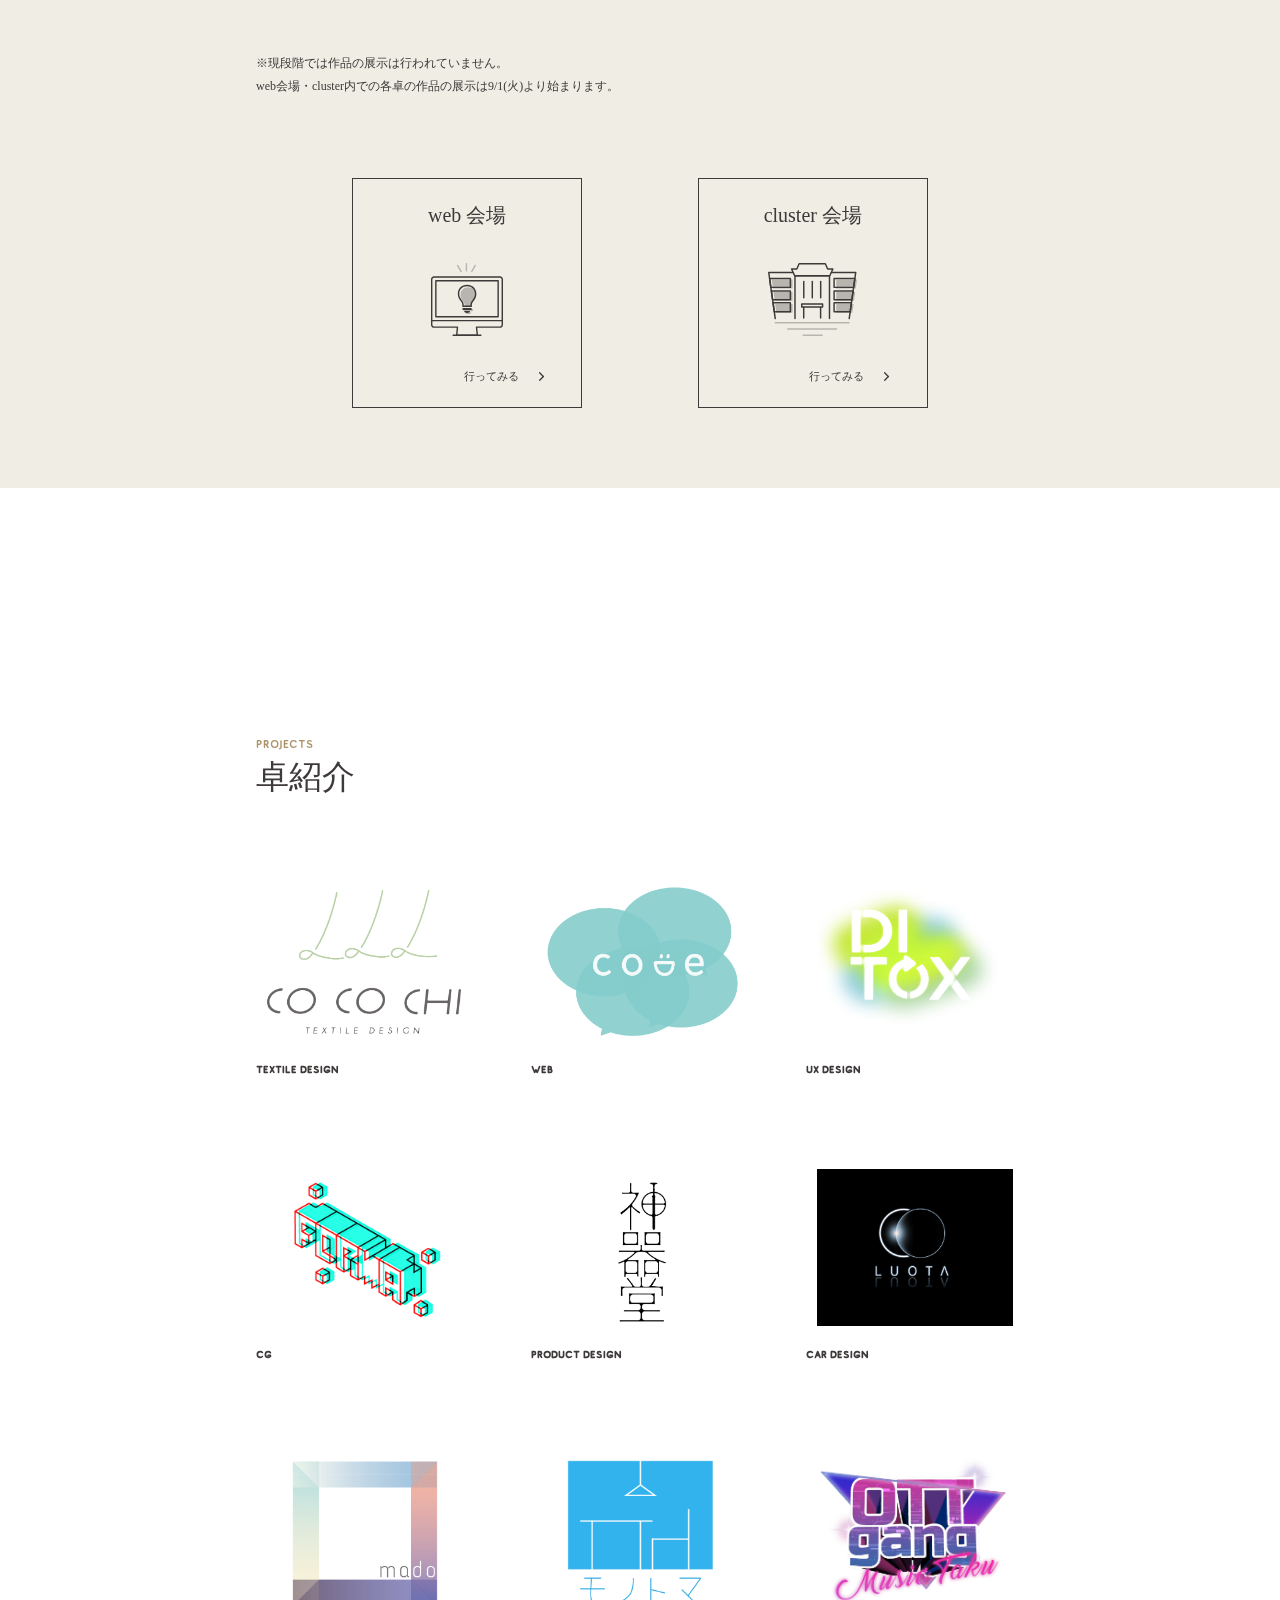
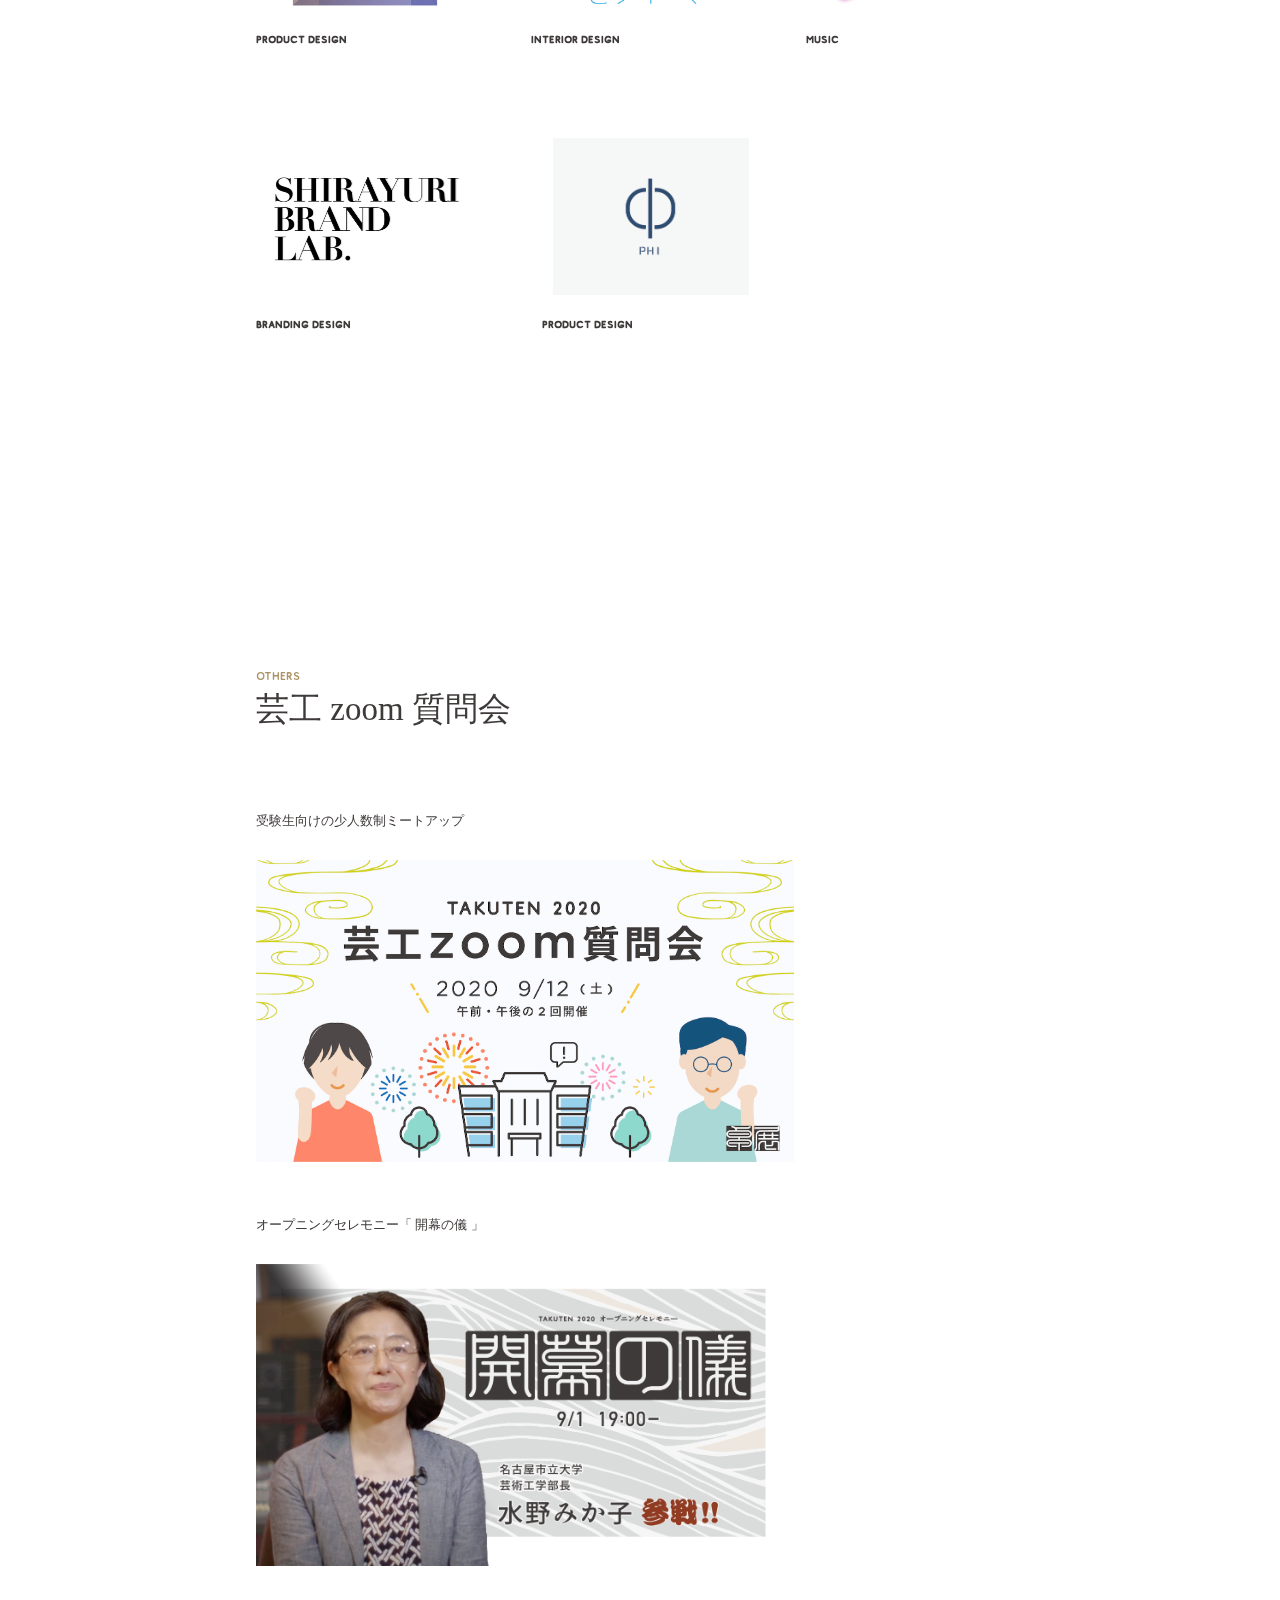
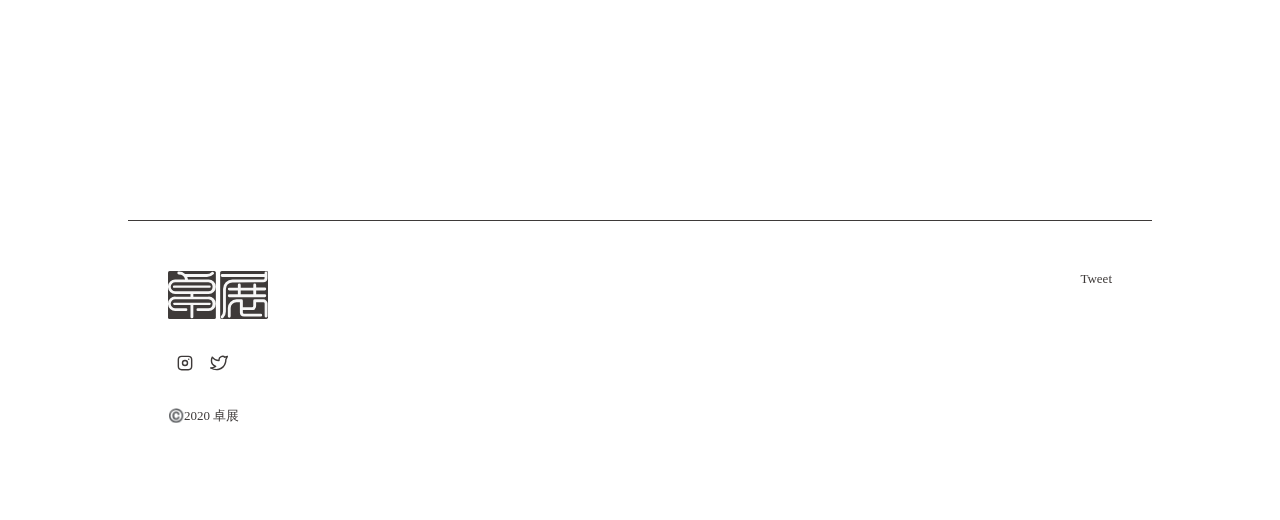
==== commit 196b8986: "神器堂 caption変更" ====
--- a/index.html
+++ b/index.html
@@ -1080,8 +1080,9 @@
             <p>product design</p>
           </div>
           <p>
-            使い手にとって生活に欠かすことのできないもの、「神器」となり。新しい生活を創るようなプロダクトデザインを学ぶ卓。
-            現代社会を分析し考察した先の未来を生きる使い手にとっての新しい価値を提案します。
+            使い手にとって欠かすことのできない「神器」となり、
+            新しい生活を創るようなプロダクトデザインを学ぶ卓。現代社会を分析し、
+            考察した先の未来を生きる使い手にとっての新しい価値を提案します。
           </p>
           <a
             target="blank"
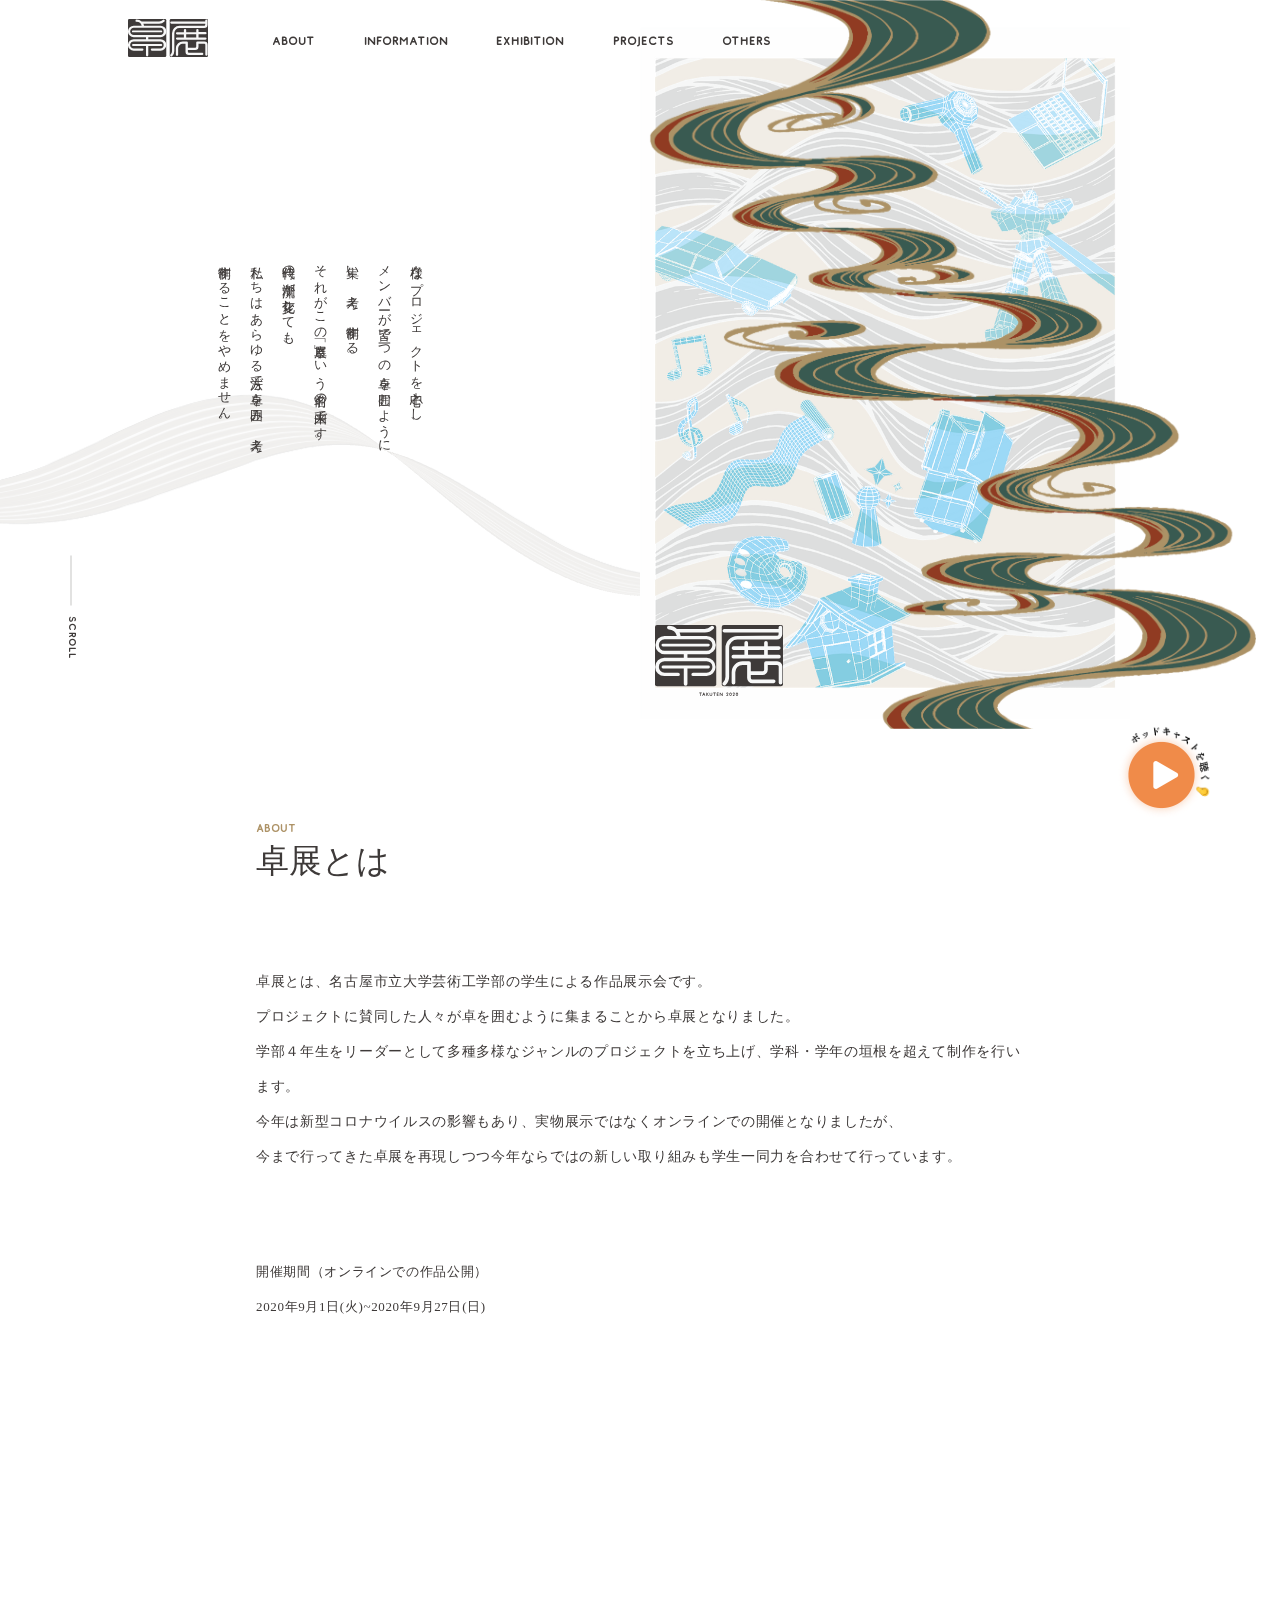
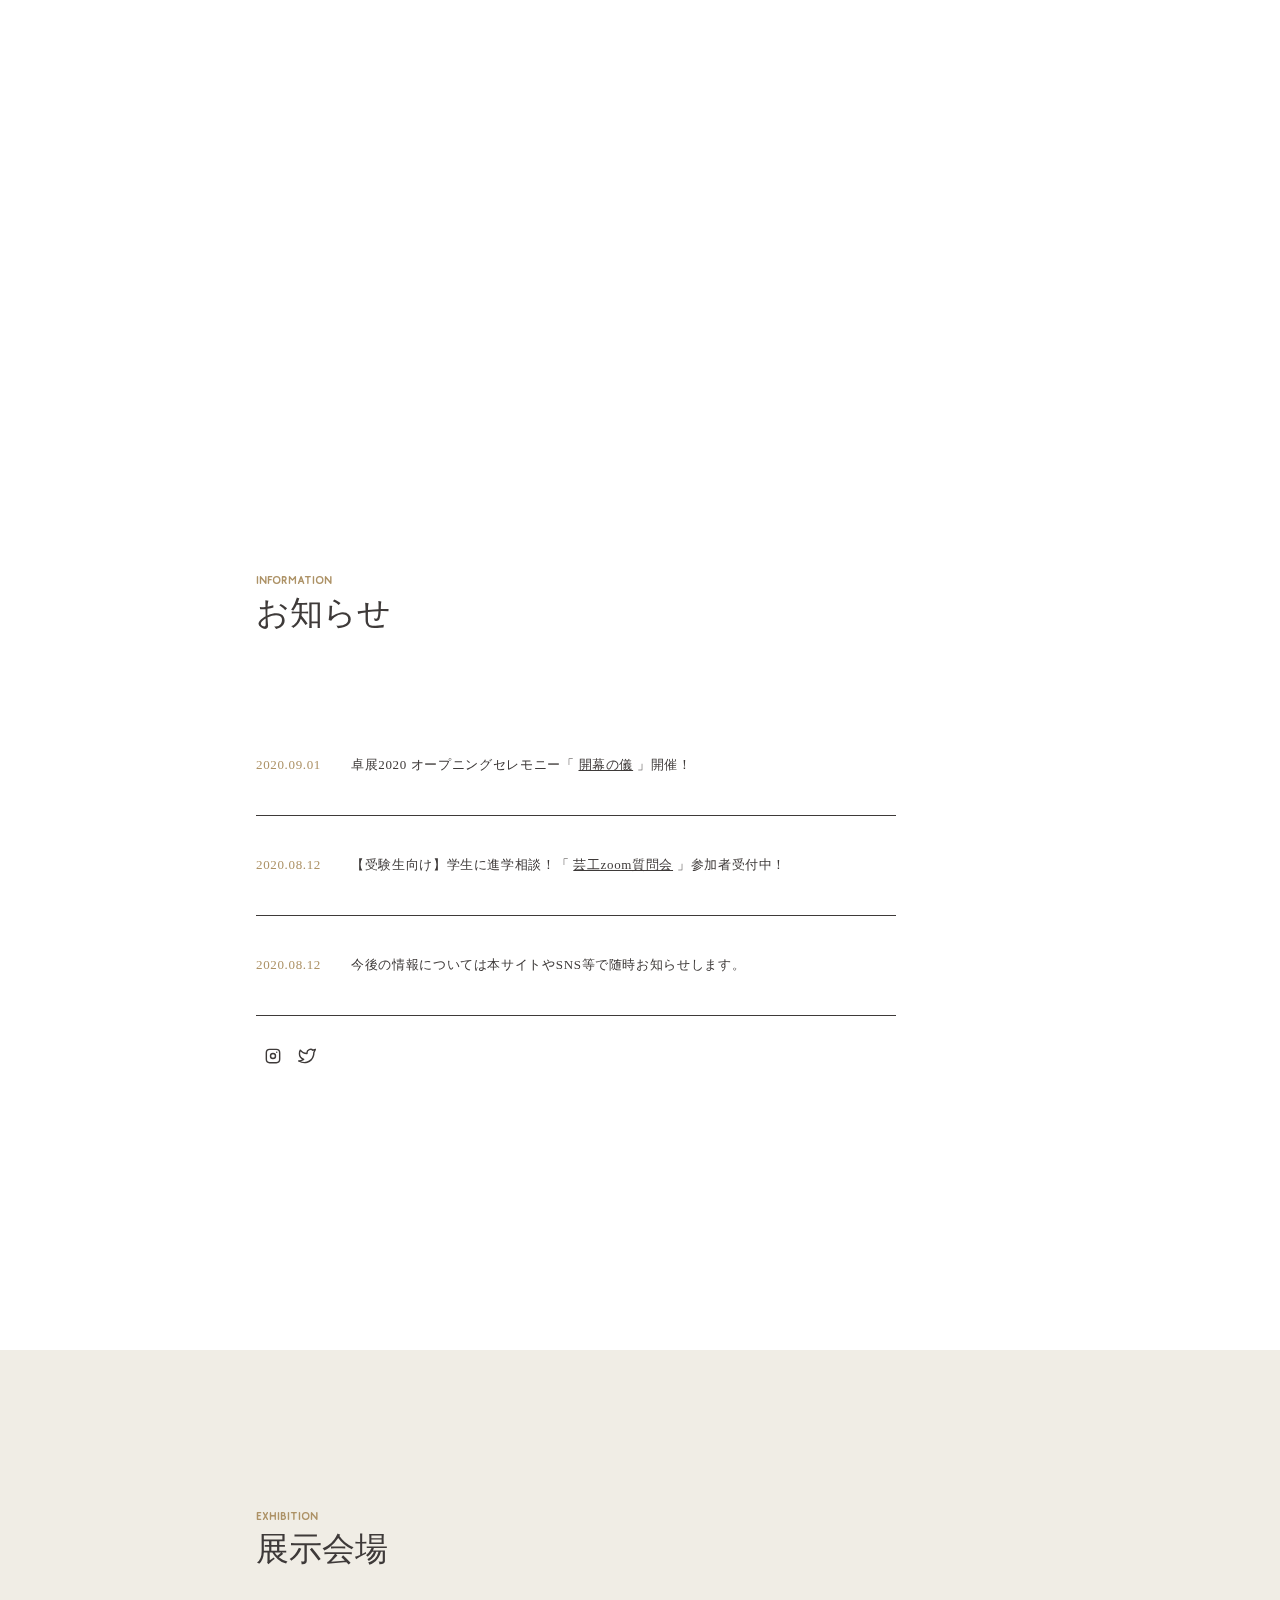
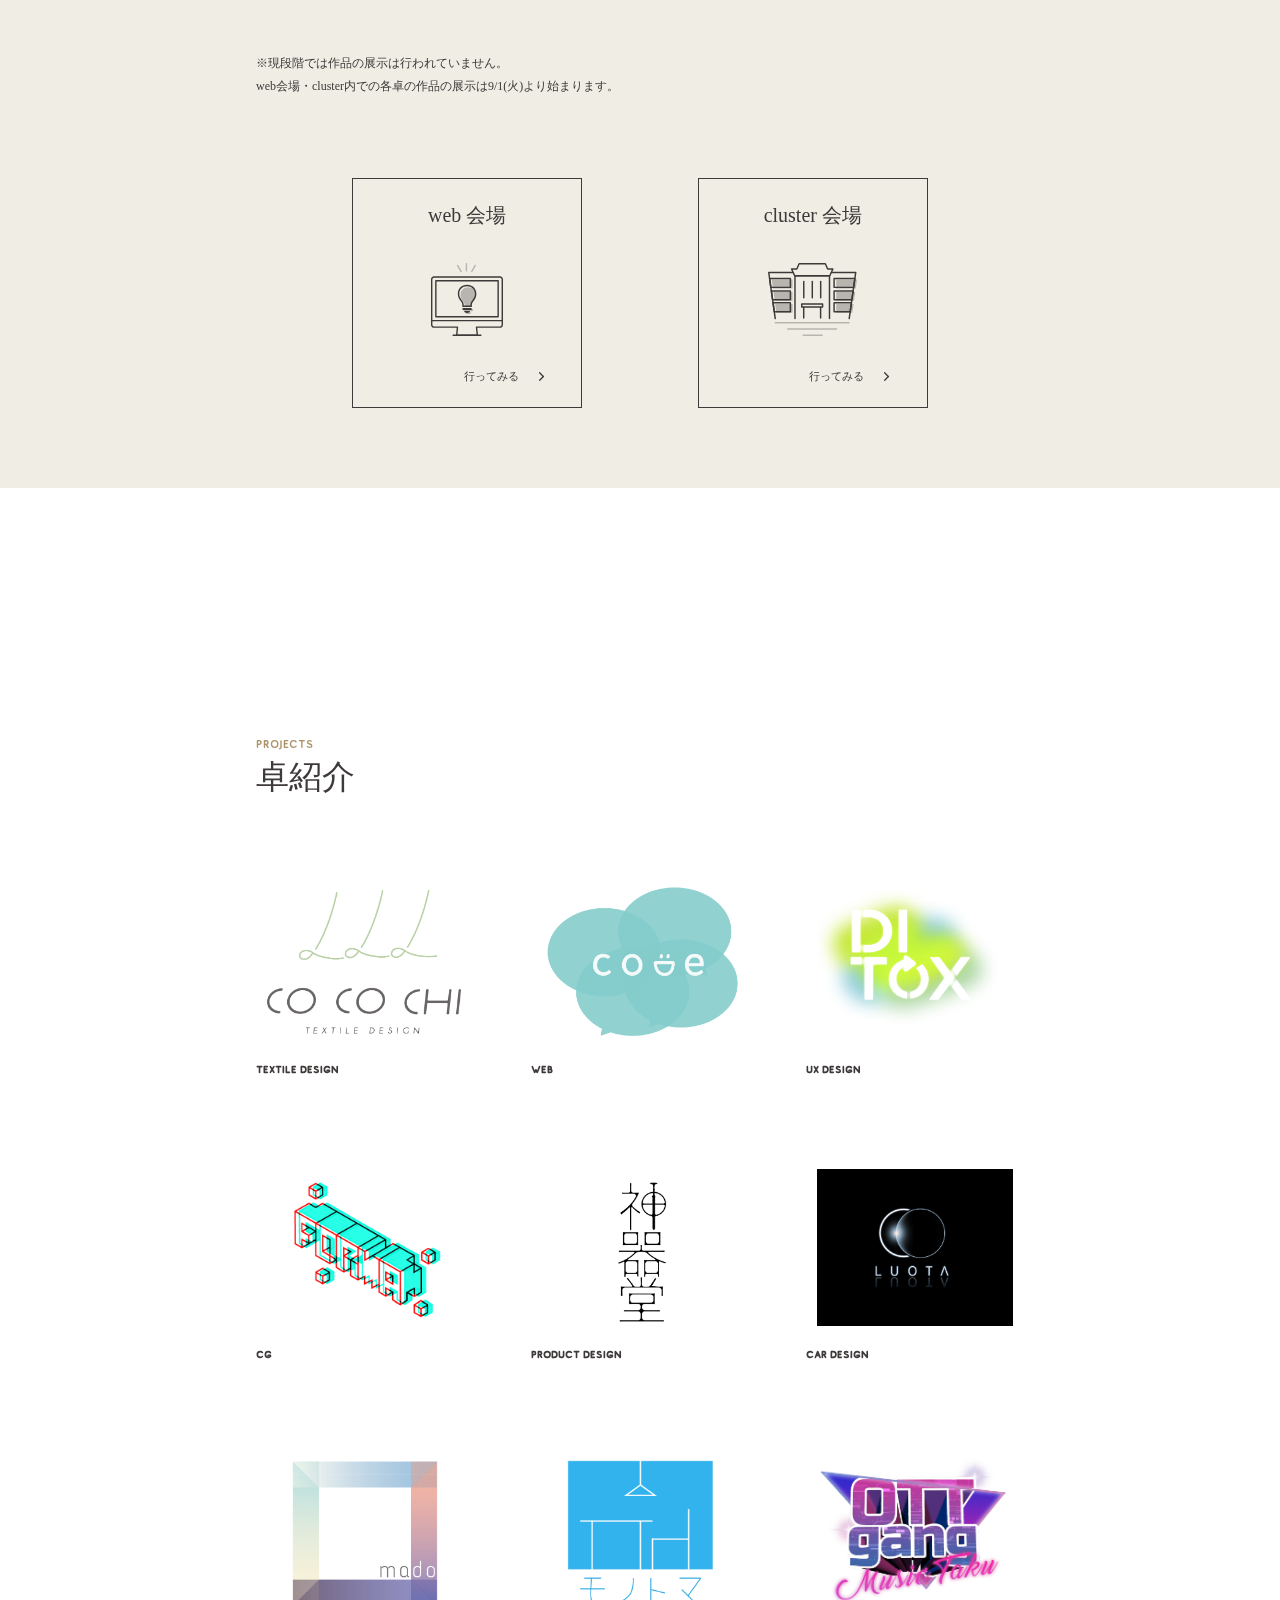
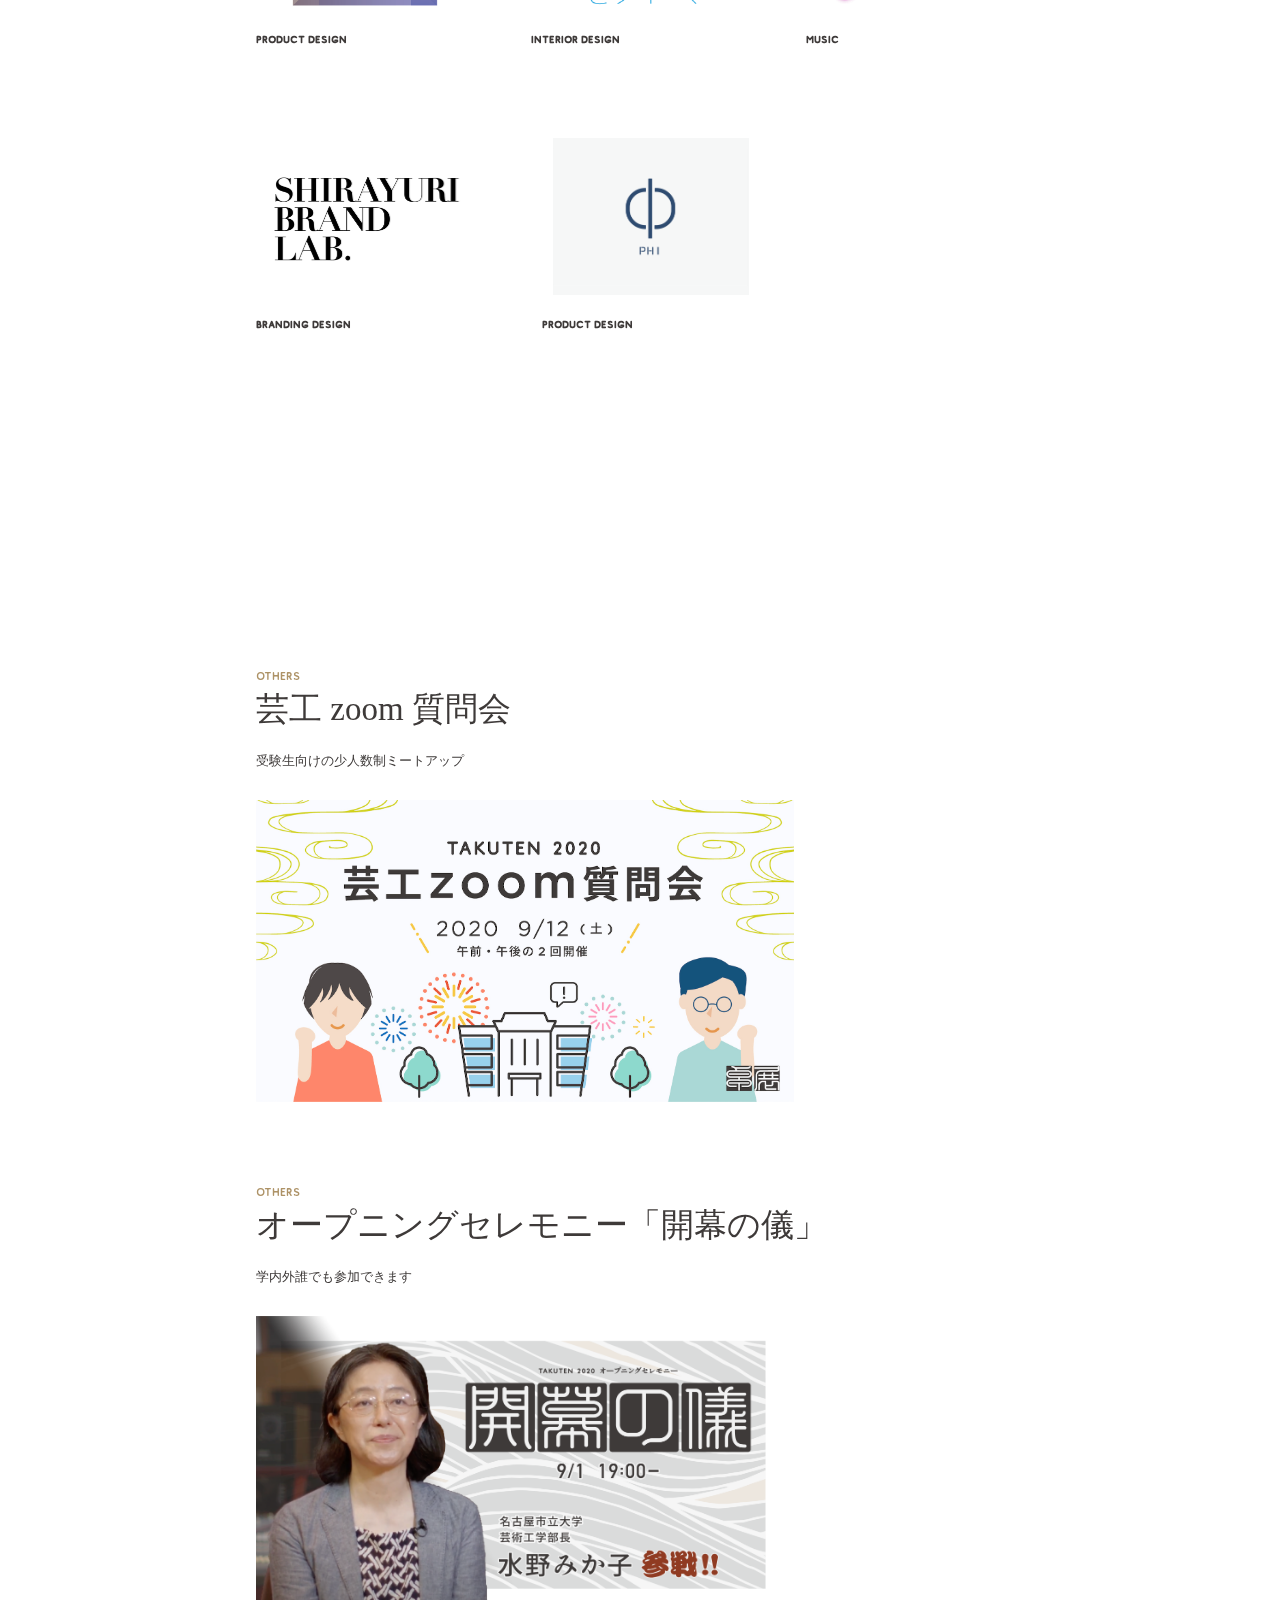
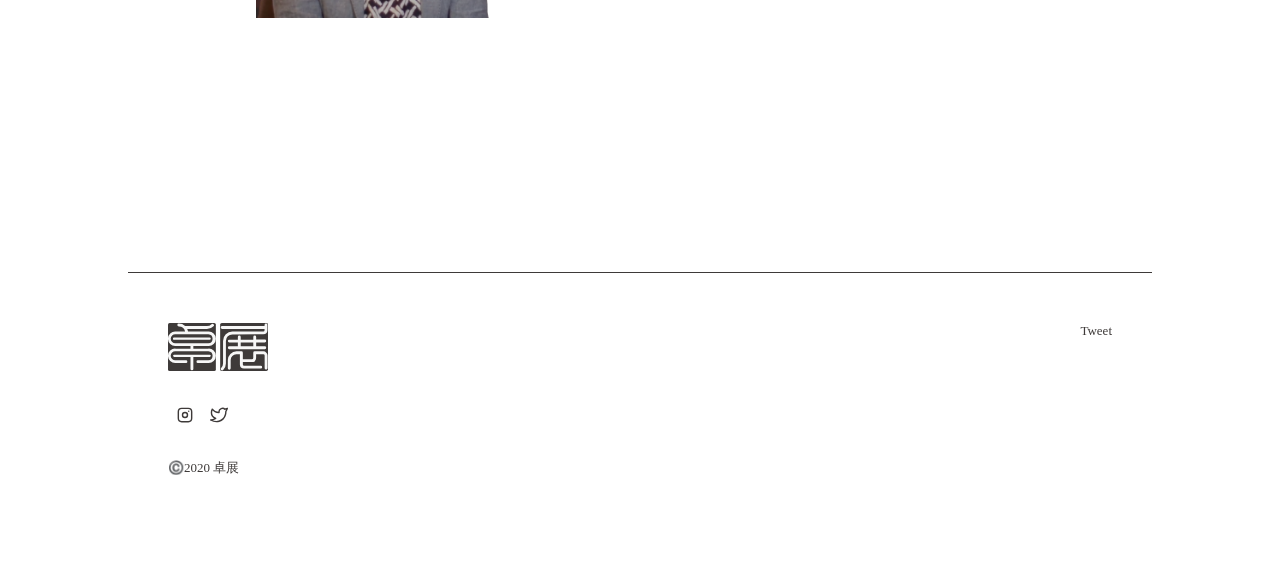
==== commit 4c5ba88f: "others 修正" ====
--- a/index.html
+++ b/index.html
@@ -765,7 +765,13 @@
             <img src="images/banner.jpg" alt="バナーイラスト" />
           </div>
         </a>
-        <p style="margin-top: 50px">オープニングセレモニー「 開幕の儀 」</p>
+      </div>
+      <div class="section-heading">
+        <h5>OTHERS</h5>
+        <h2>オープニングセレモニー「開幕の儀」</h2>
+      </div>
+      <div class="others-contents">
+        <p>学内外誰でも参加できます</p>
         <a
           target="blank"
           href="https://cluster.mu/e/feeebdd0-b382-43e8-ac87-e43f35e5feed"
--- a/css/style.css
+++ b/css/style.css
@@ -813,6 +813,10 @@
 
 .taku-caption:hover .taku-hover-caption {
   opacity: 1;
+}
+
+.others .section-heading {
+  margin-bottom: 20px;
 }
 
 .others-contents p {
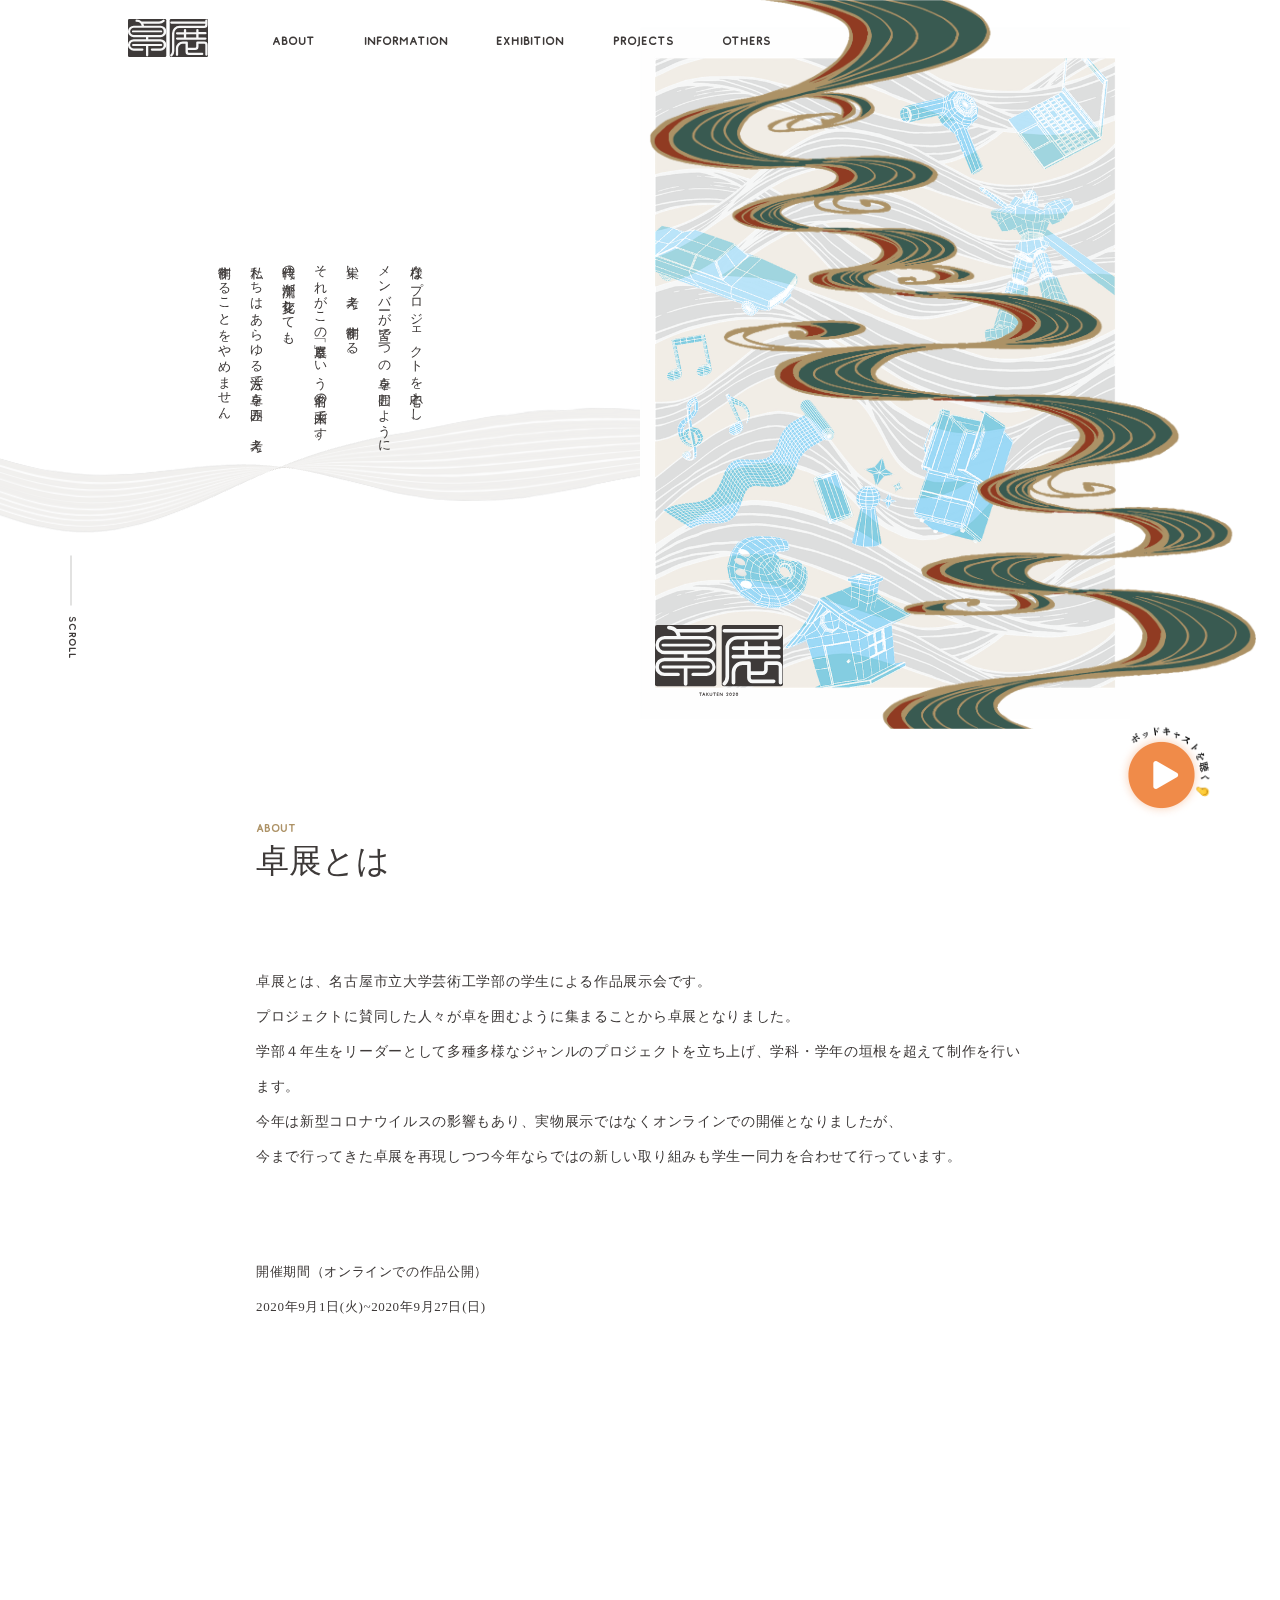
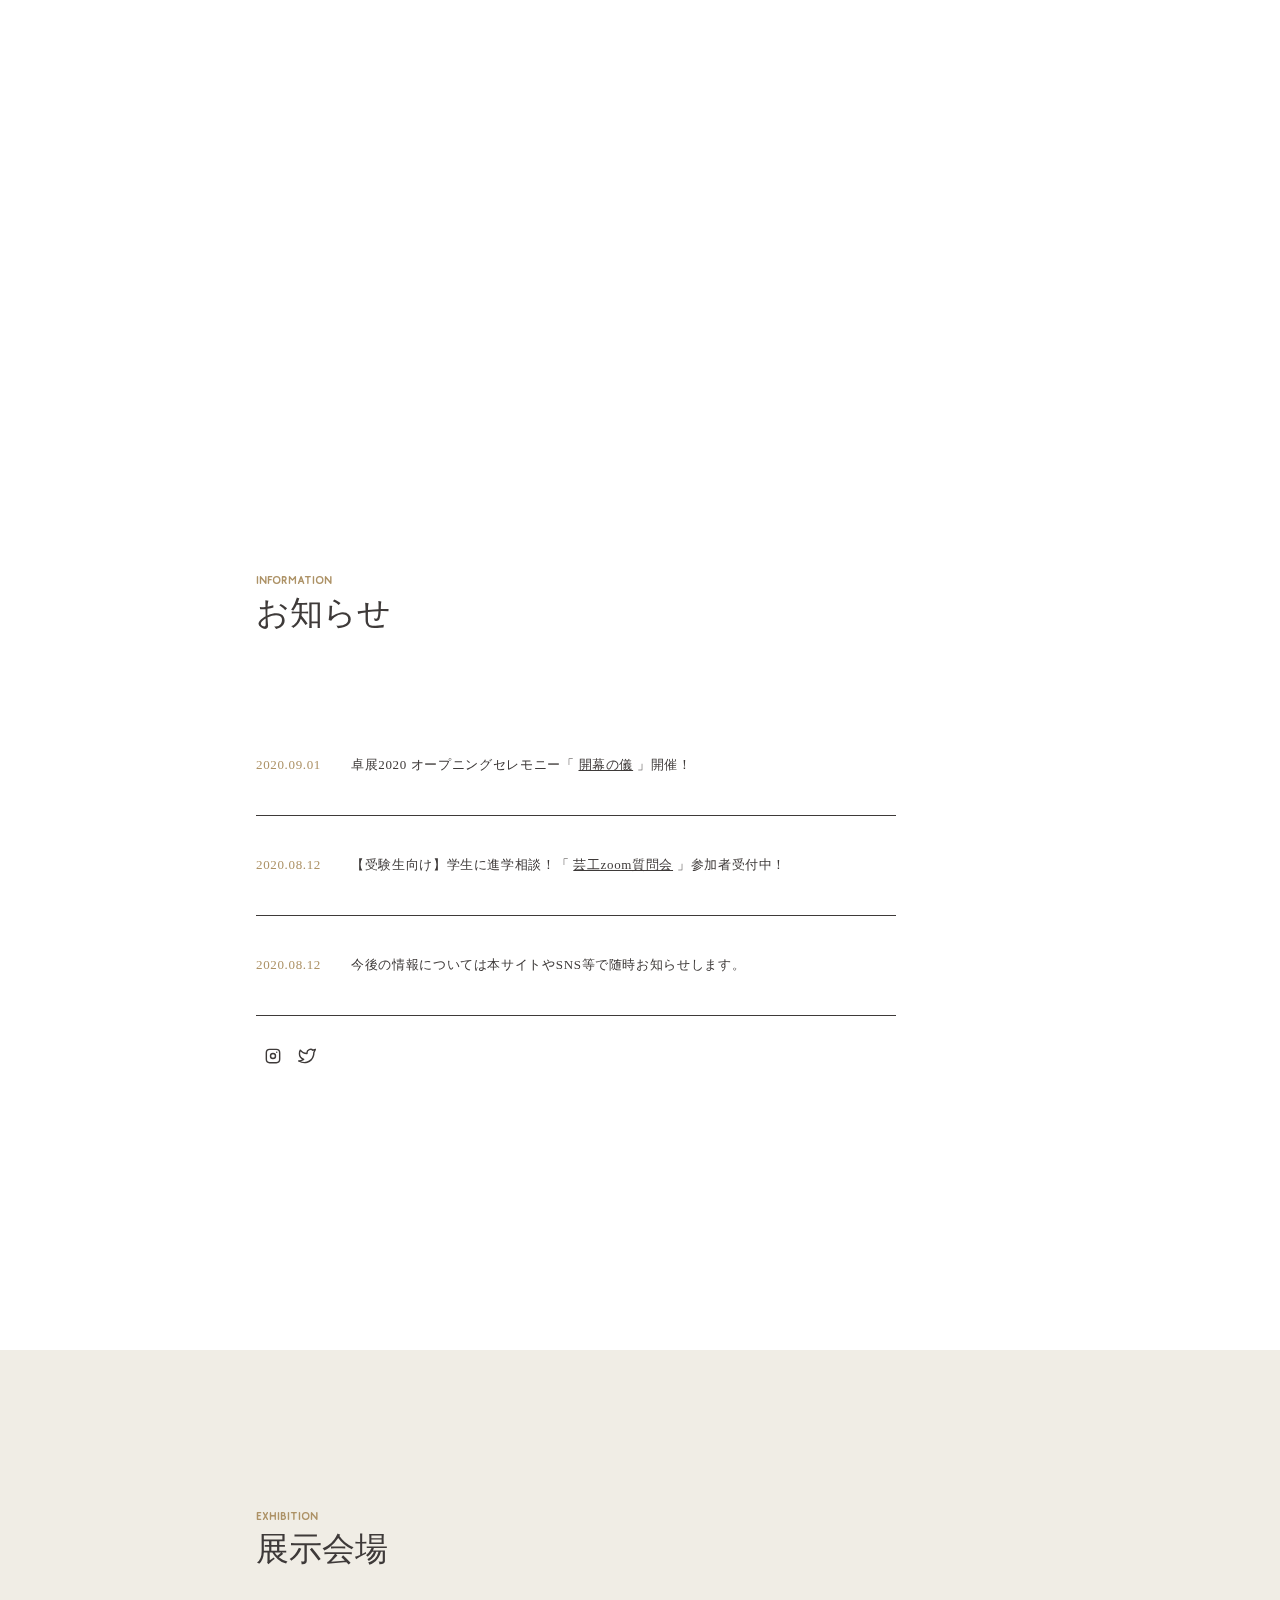
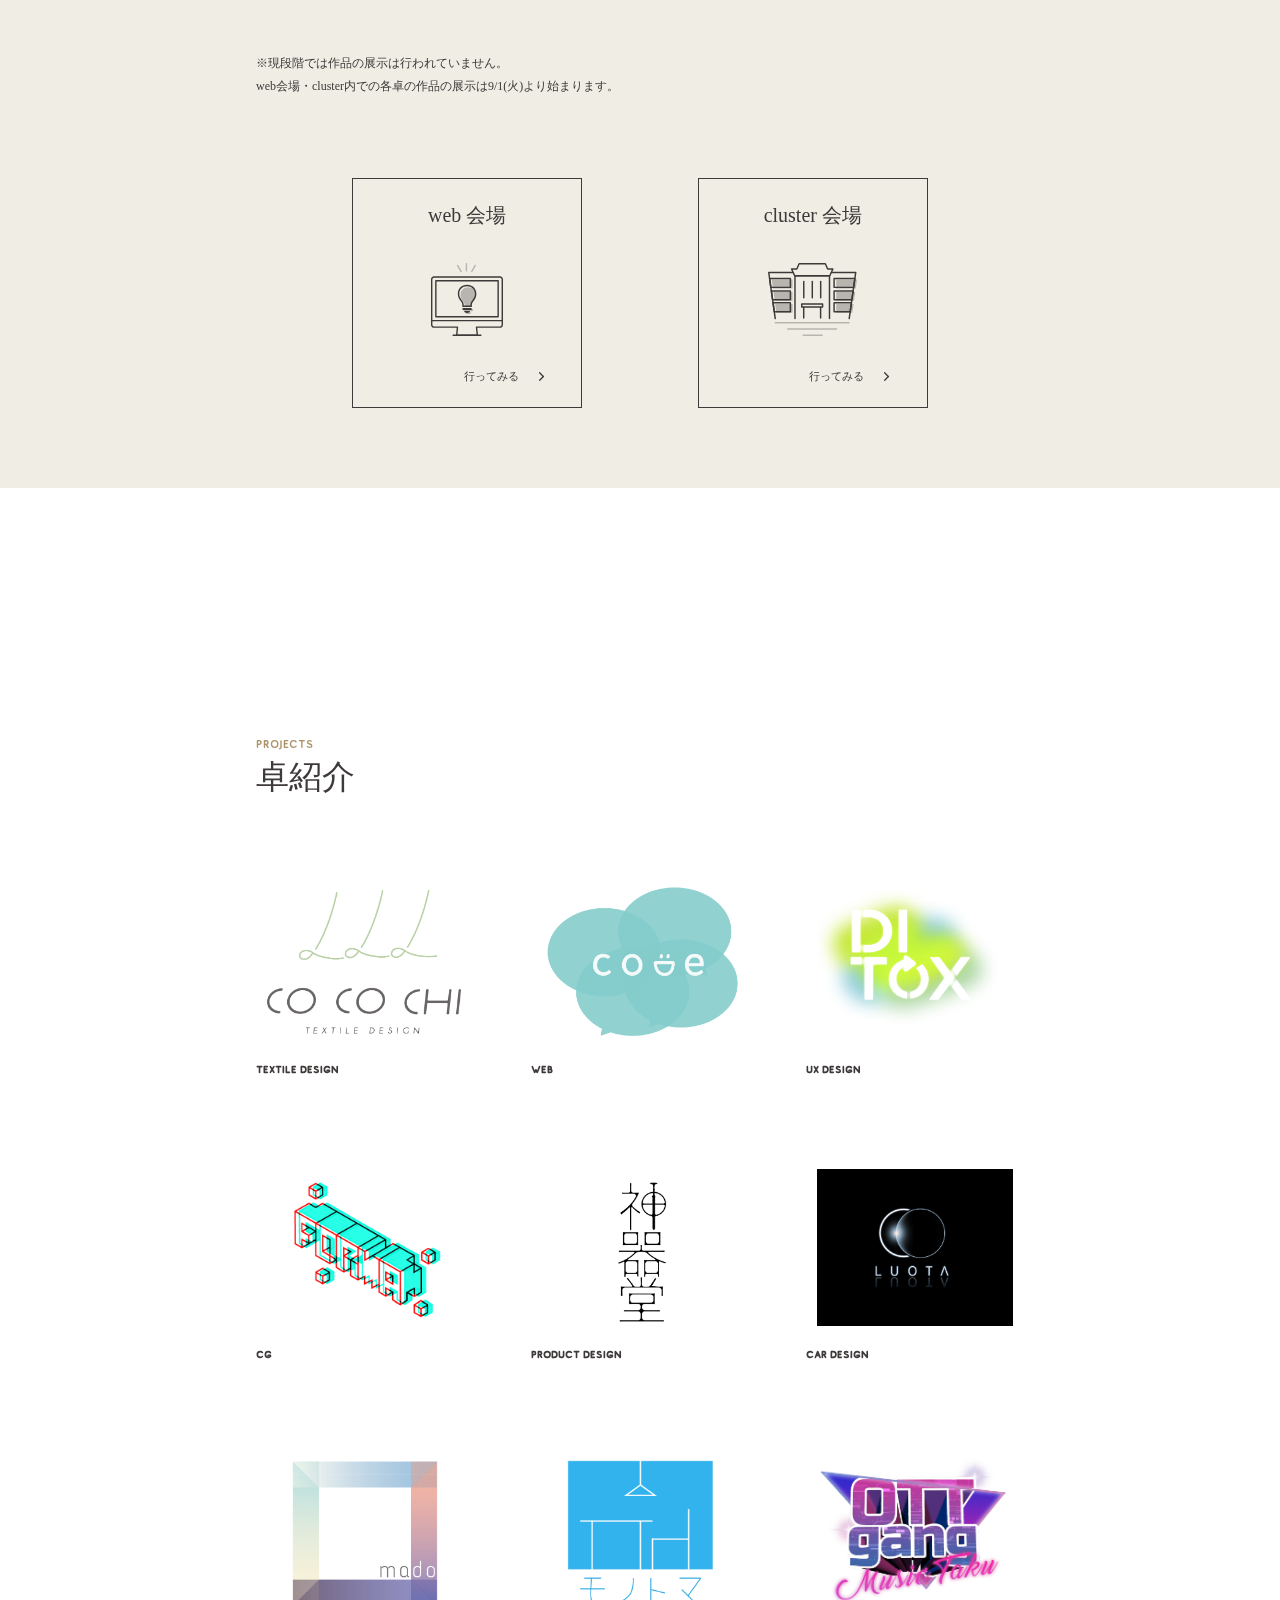
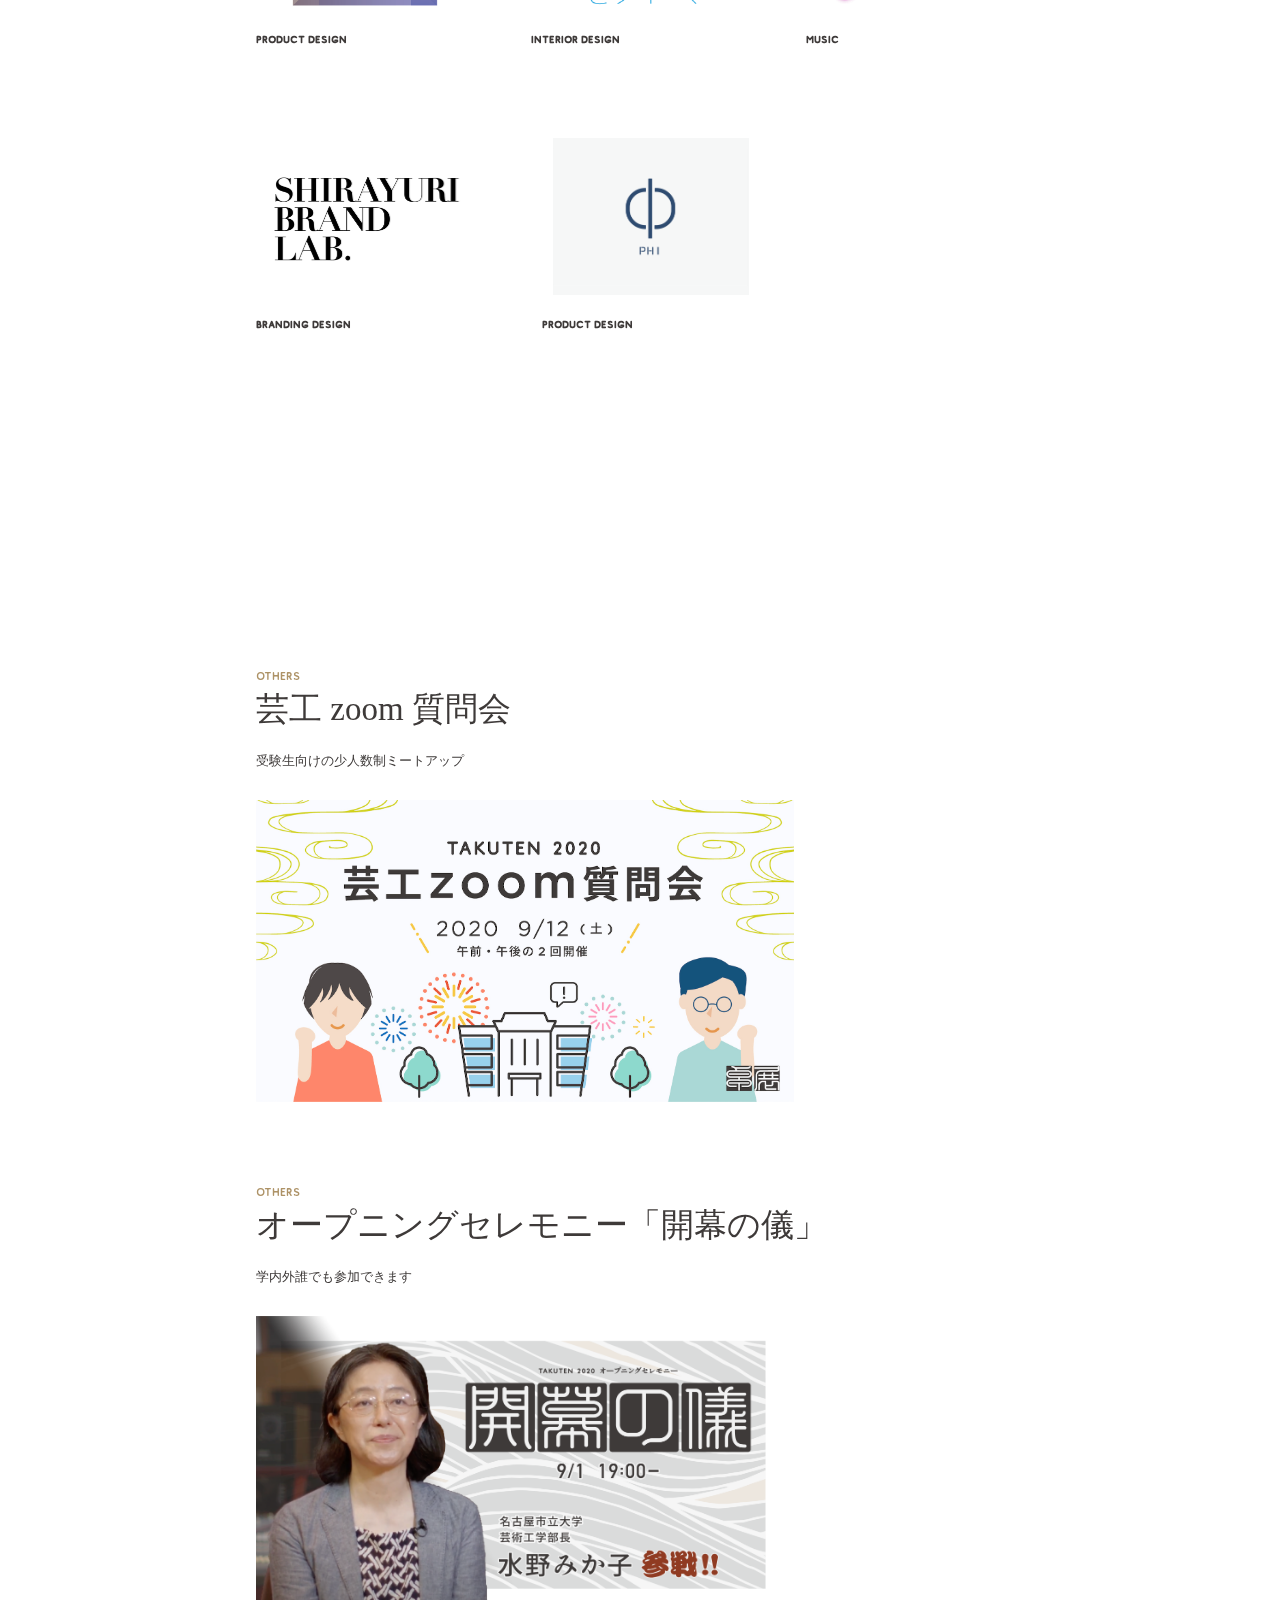
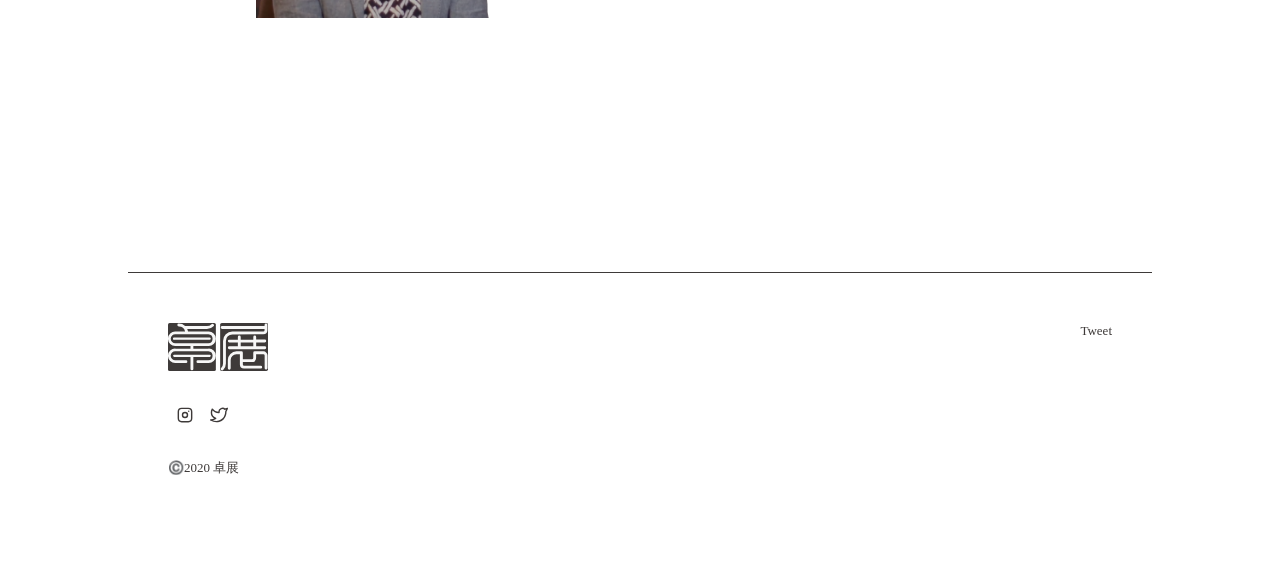
==== commit 74c7fc67: "mobile-others" ====
--- a/index.html
+++ b/index.html
@@ -342,19 +342,14 @@
       </div>
     </div>
 
-    <div class="podcast-icon">
+    <a class="podcast-icon" href="">
       <img src="images/podcast-icon.png" alt="ポッドキャスト視聴用アイコン" />
       <img
         class="podcast-moji"
         src="images/podcast-moji.png"
         alt="ポッドキャスト視聴用アイコン"
       />
-      <iframe
-        src="https://anchor.fm/wired-japan/embed/episodes/VOL-37BRAVE-NEW-WORLD-005-egdnjm/a-a2l2u1o"
-        frameborder="0"
-        scrolling="no"
-      ></iframe>
-    </div>
+    </a>
     <a name="jump-about"></a>
     <section class="about" id="about">
       <div class="section-heading">
--- a/css/style.css
+++ b/css/style.css
@@ -479,14 +479,6 @@
   100% {
     opacity: 1;
   }
-}
-
-.podcast-icon iframe {
-  width: 90%;
-  position: absolute;
-  top: 0;
-  left: 0;
-  opacity: 0;
 }
 
 @keyframes podcast-moji-animation {
--- a/css/mobile_css.css
+++ b/css/mobile_css.css
@@ -427,6 +427,10 @@
   display: none;
 }
 
+.others .section-heading {
+  margin-top: 70px;
+}
+
 .banner-wrap {
   width: 100%;
   margin-top: 20px;
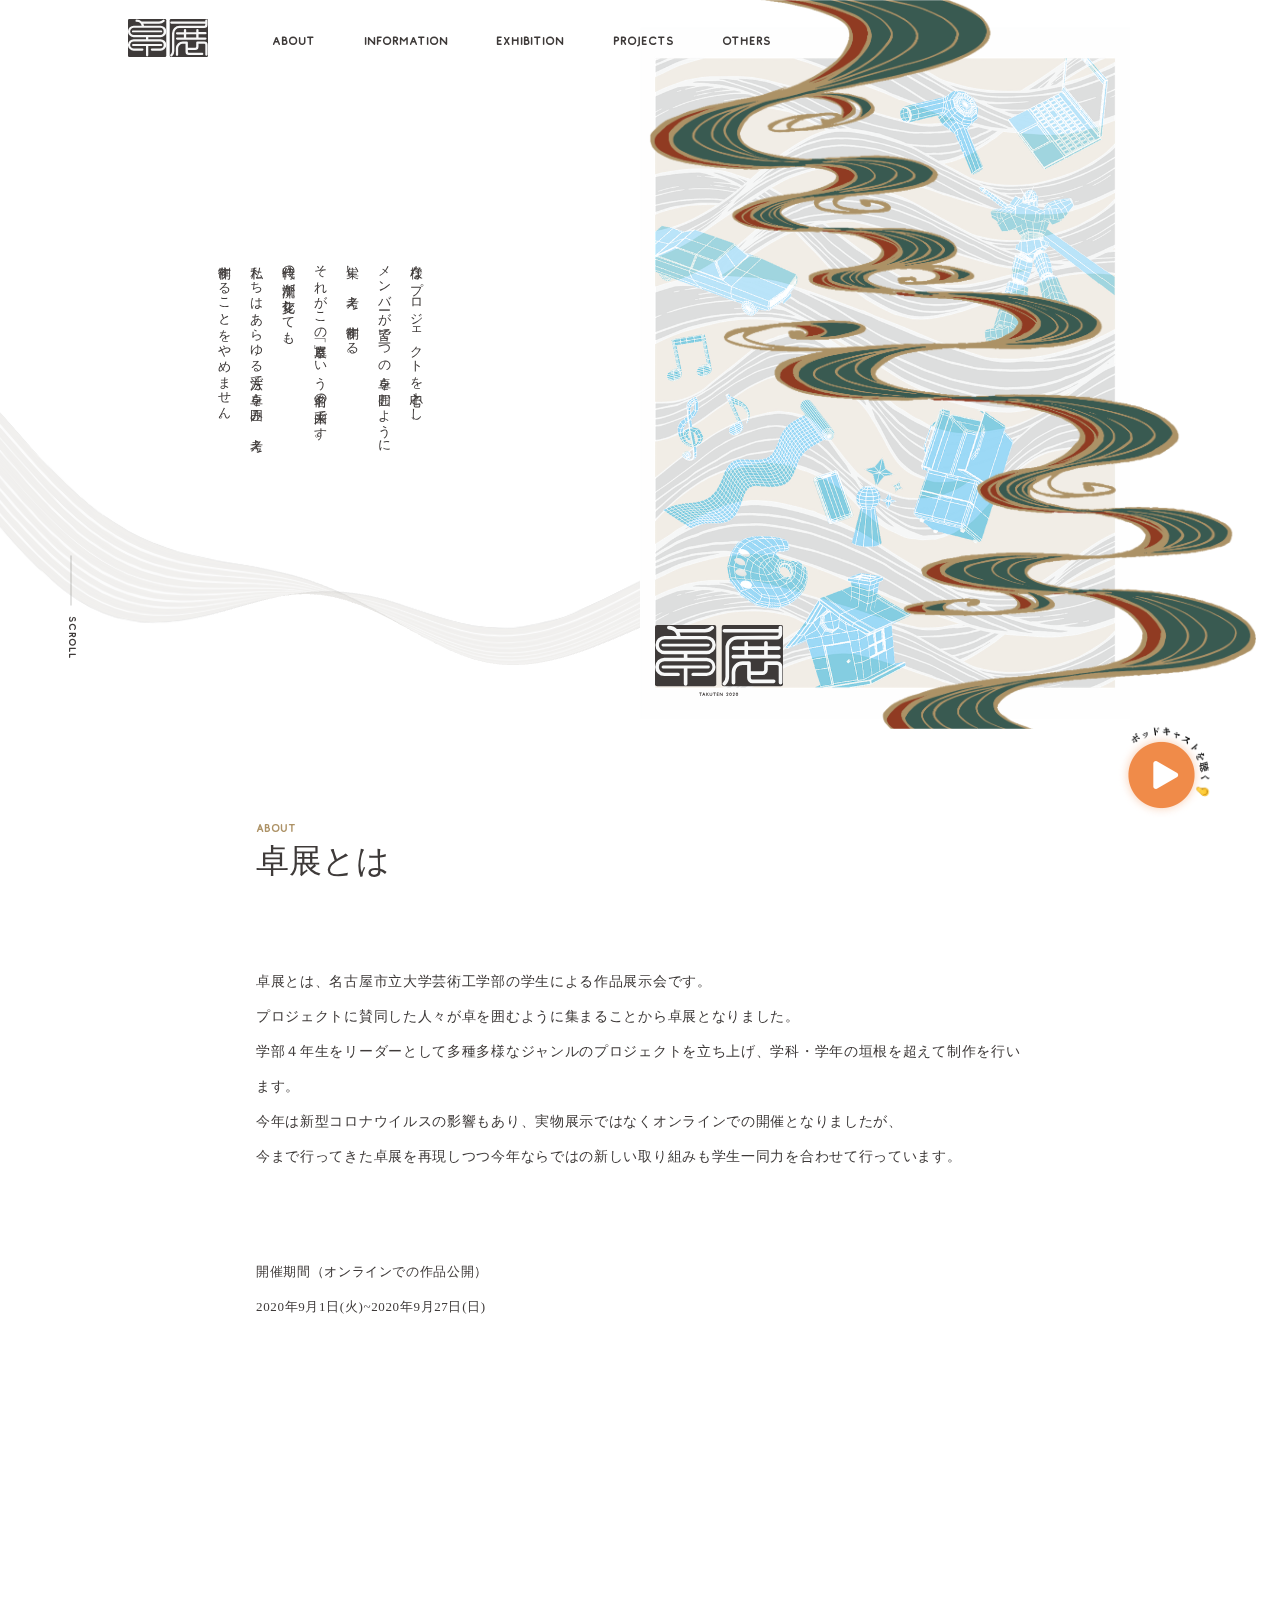
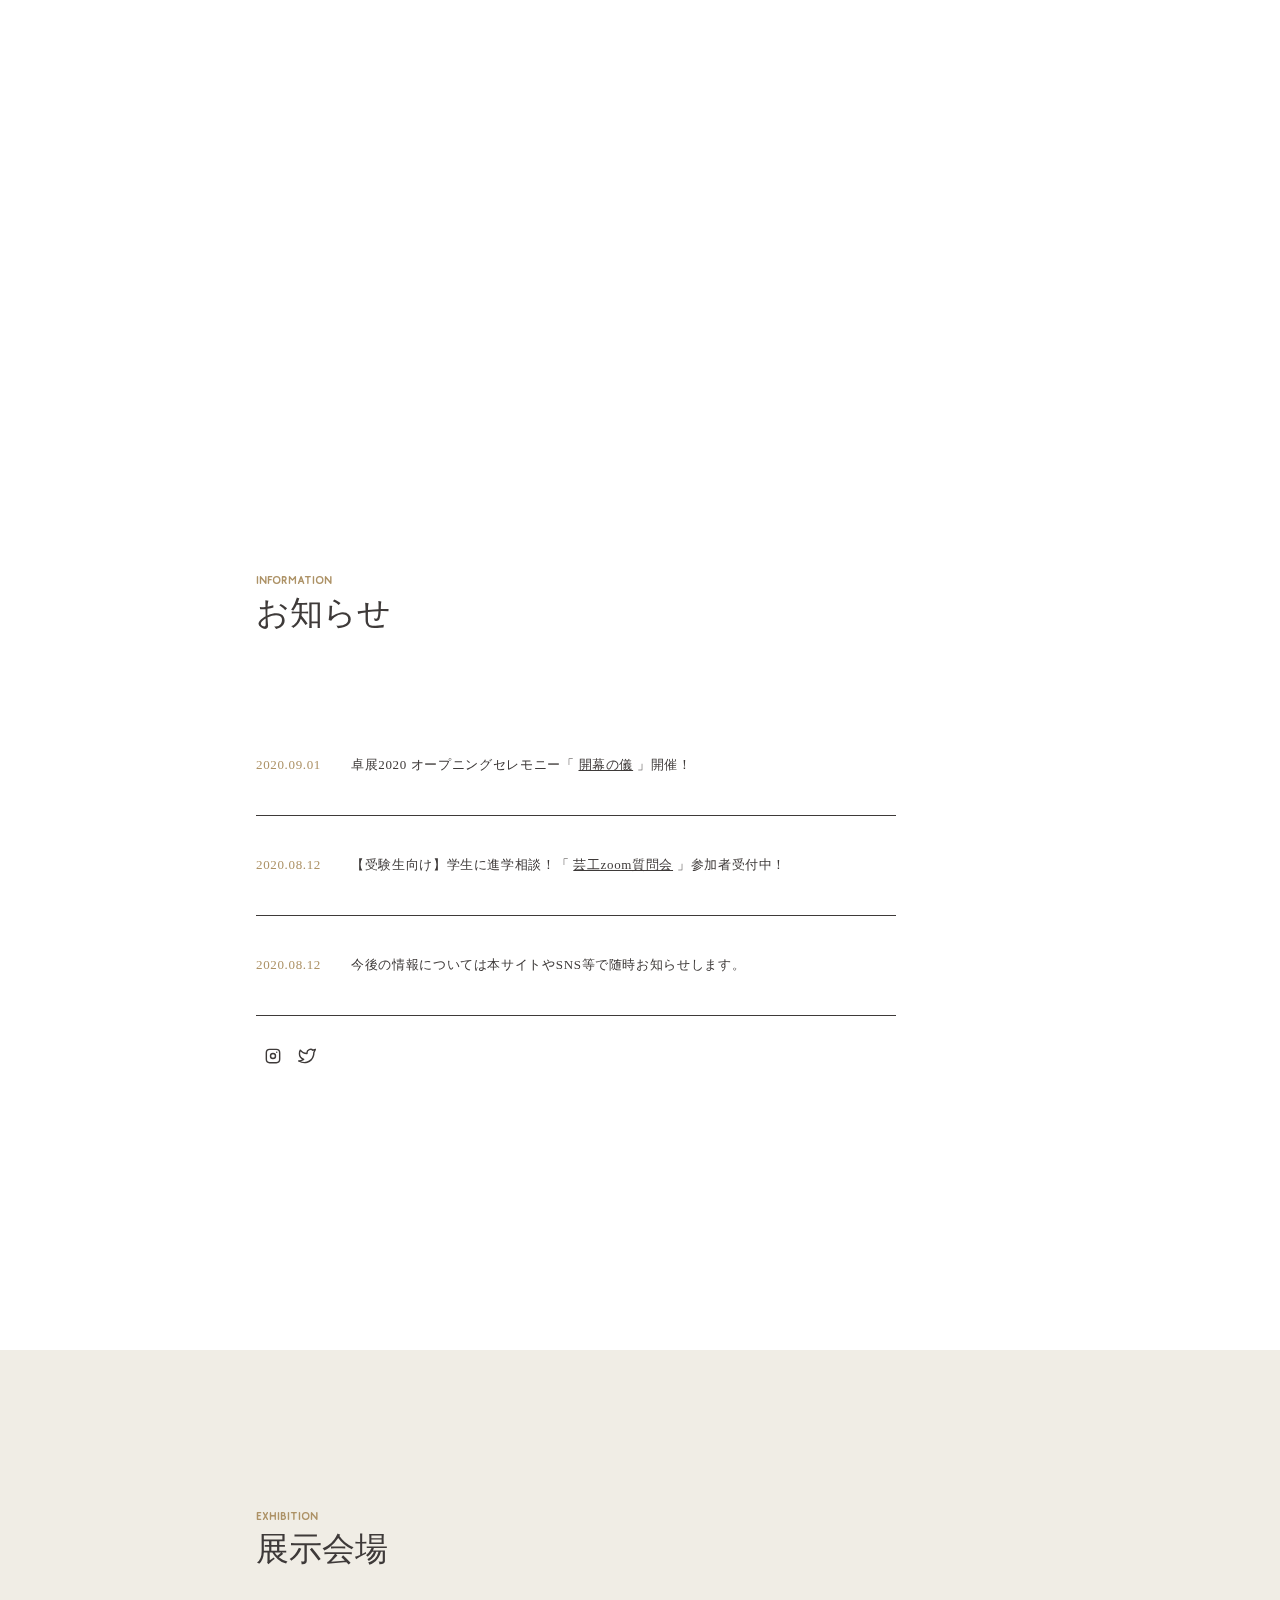
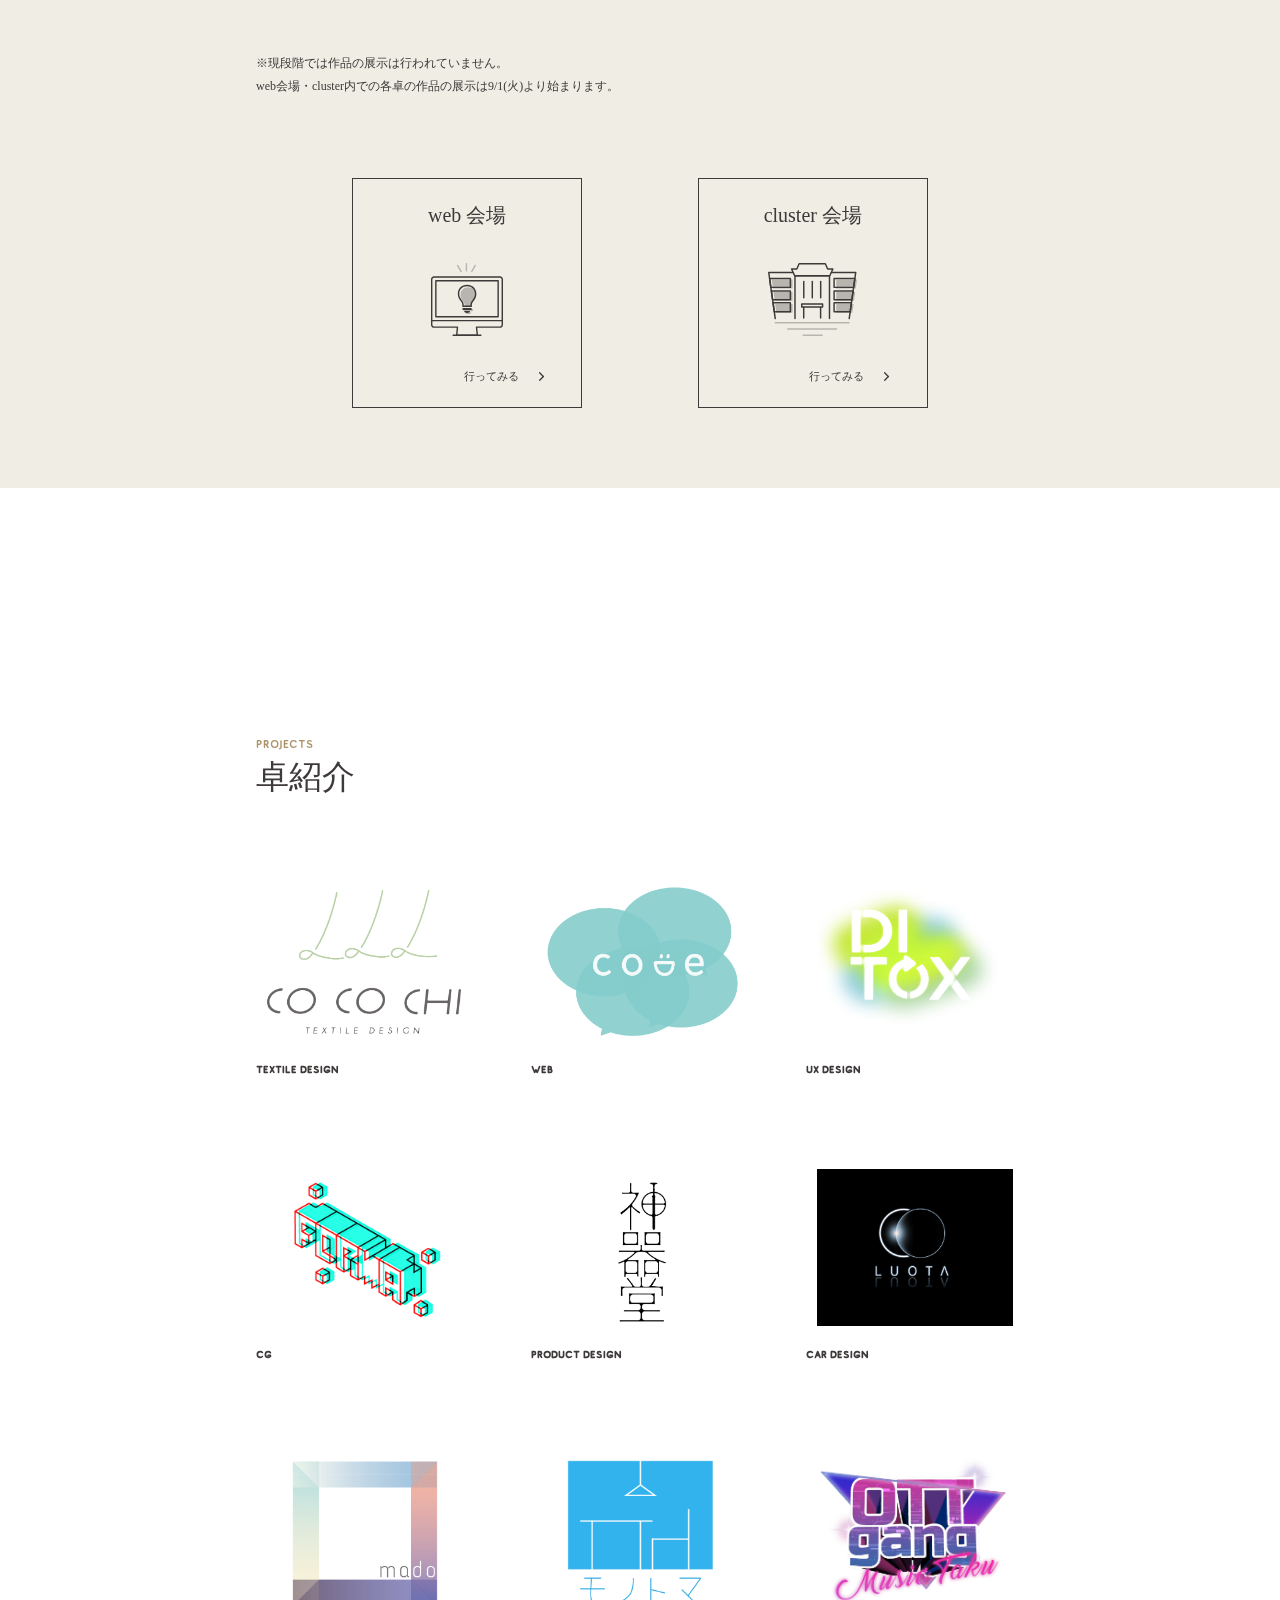
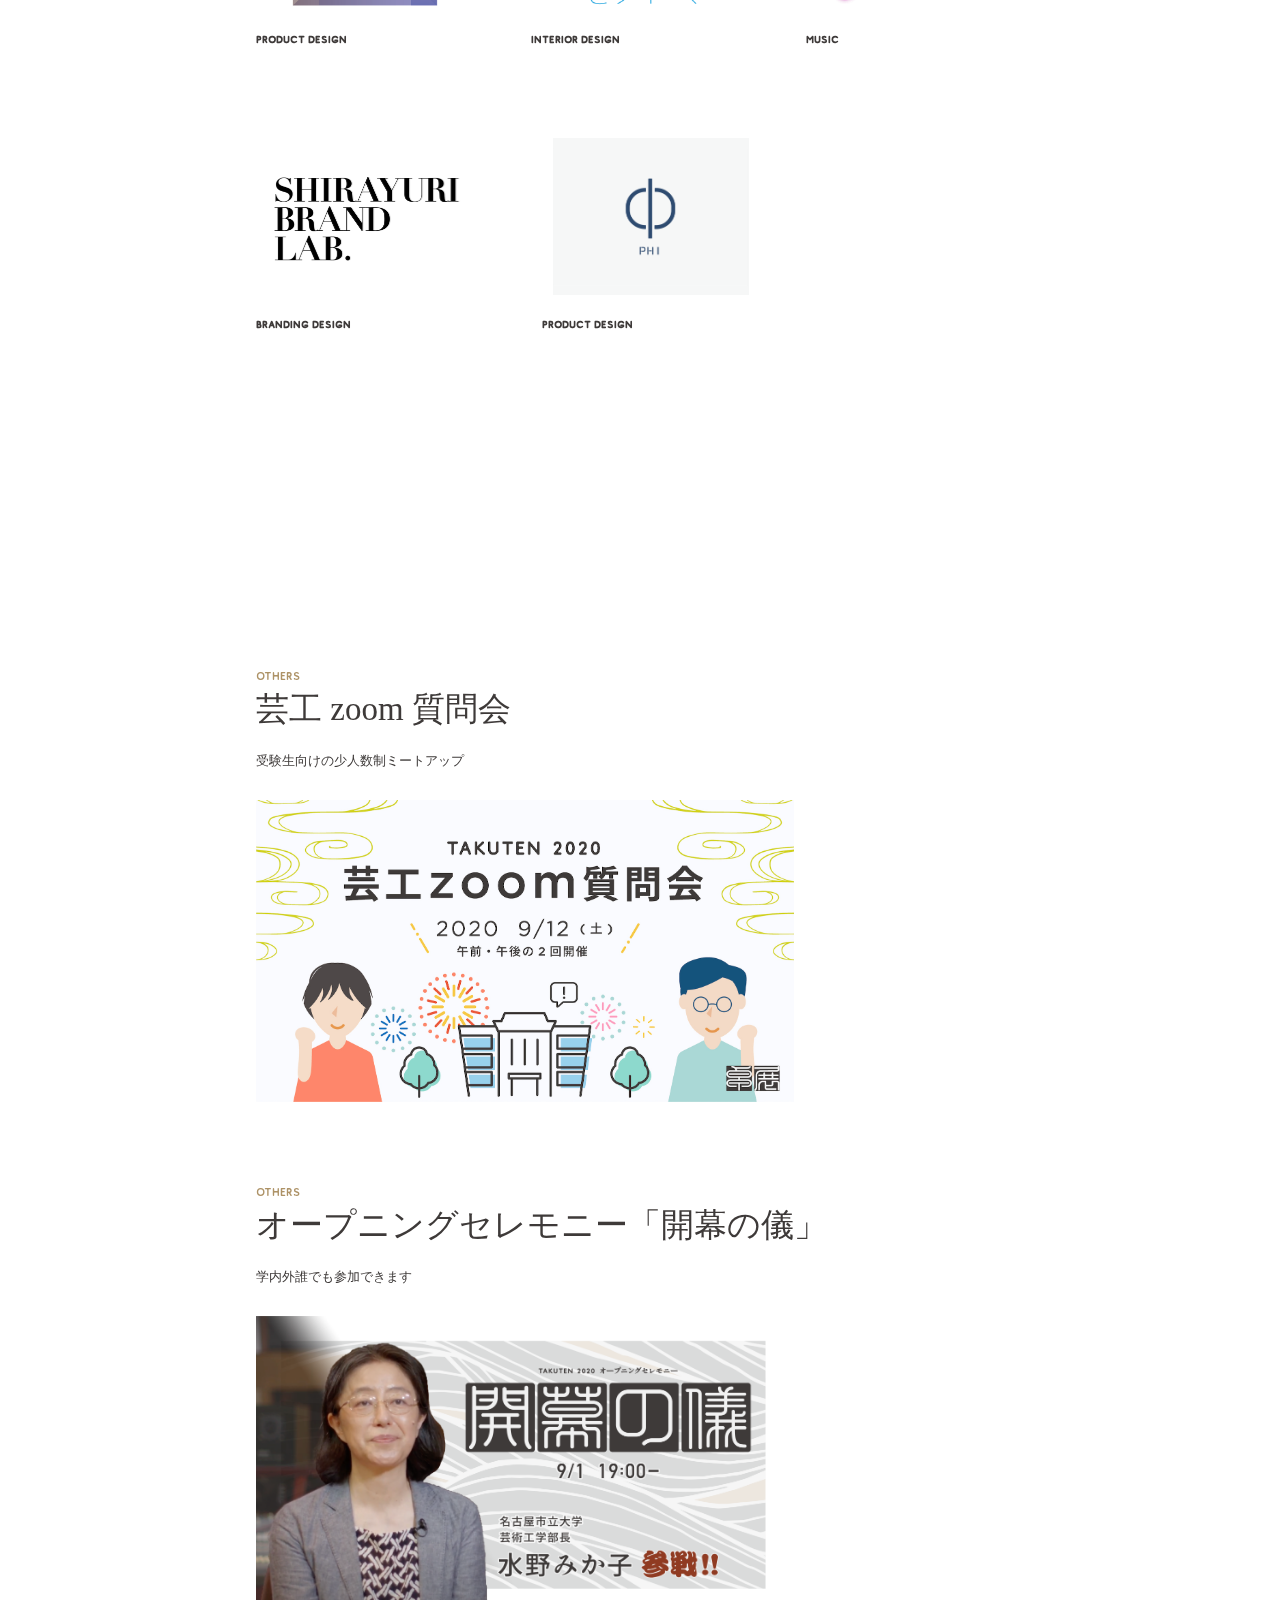
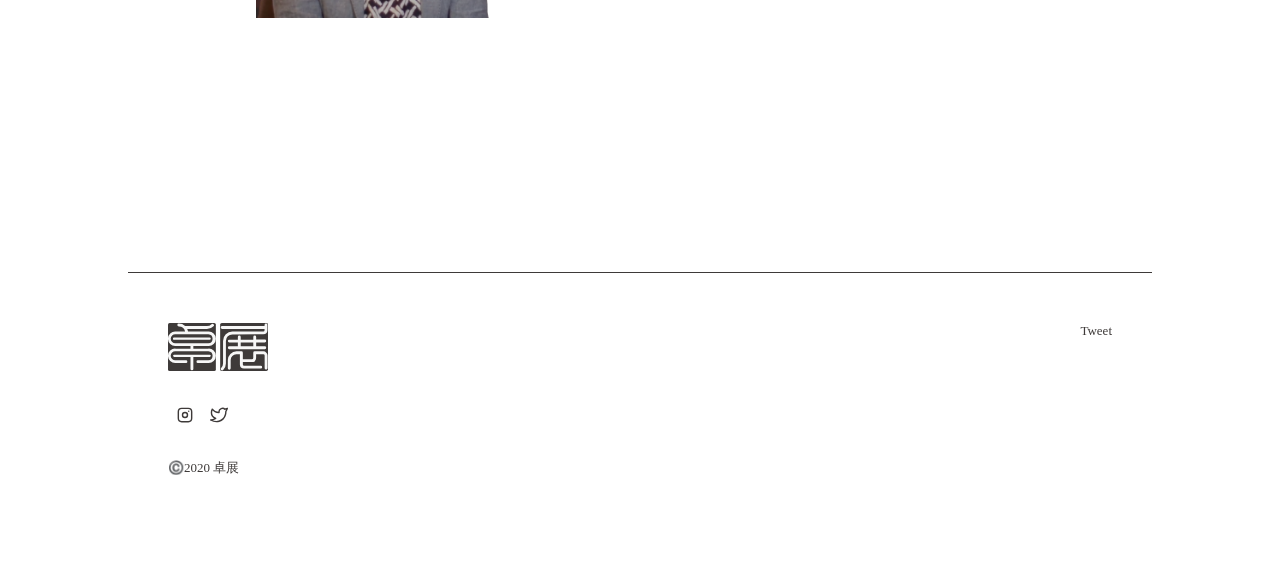
==== commit 275c437a: "9/1公開前 最終チェック" ====
--- a/index.html
+++ b/index.html
@@ -342,7 +342,11 @@
       </div>
     </div>
 
-    <a class="podcast-icon" href="">
+    <a
+      class="podcast-icon"
+      target="_blank"
+      href="https://anchor.fm/takuten-2020"
+    >
       <img src="images/podcast-icon.png" alt="ポッドキャスト視聴用アイコン" />
       <img
         class="podcast-moji"
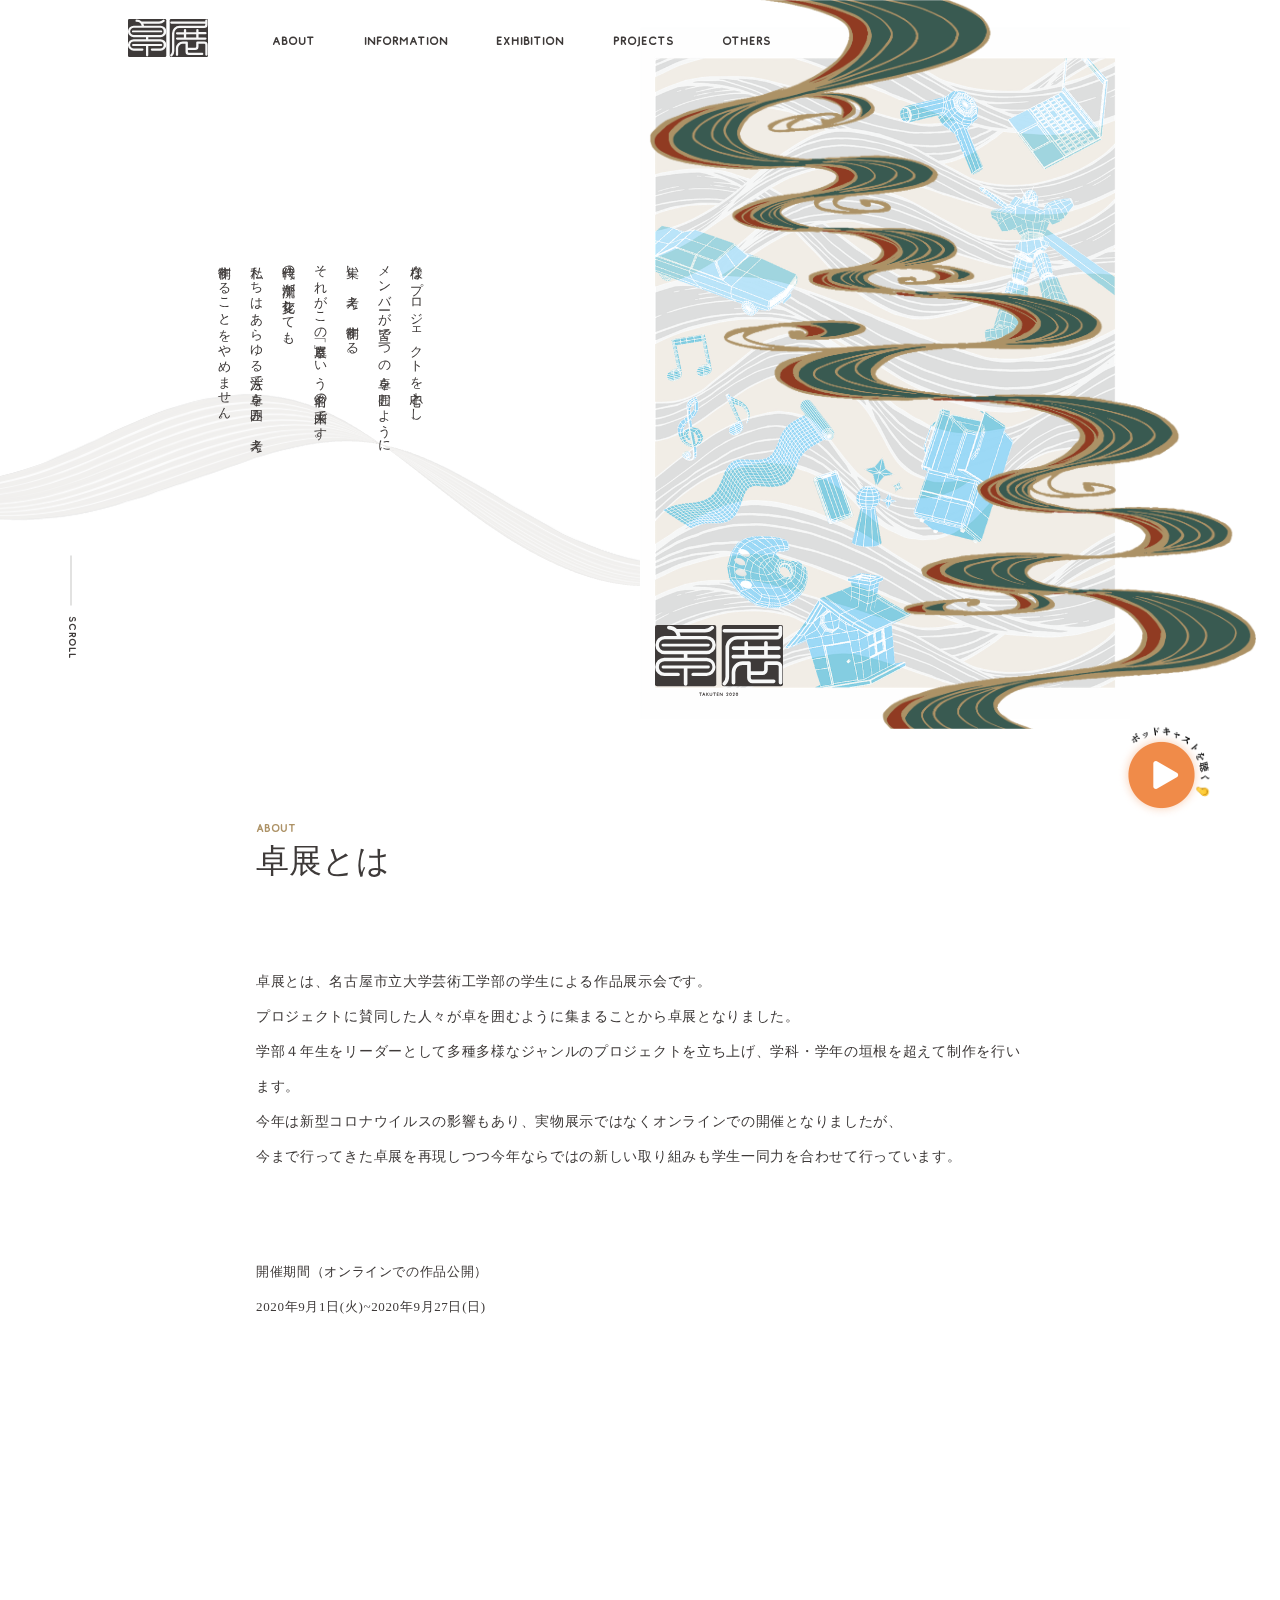
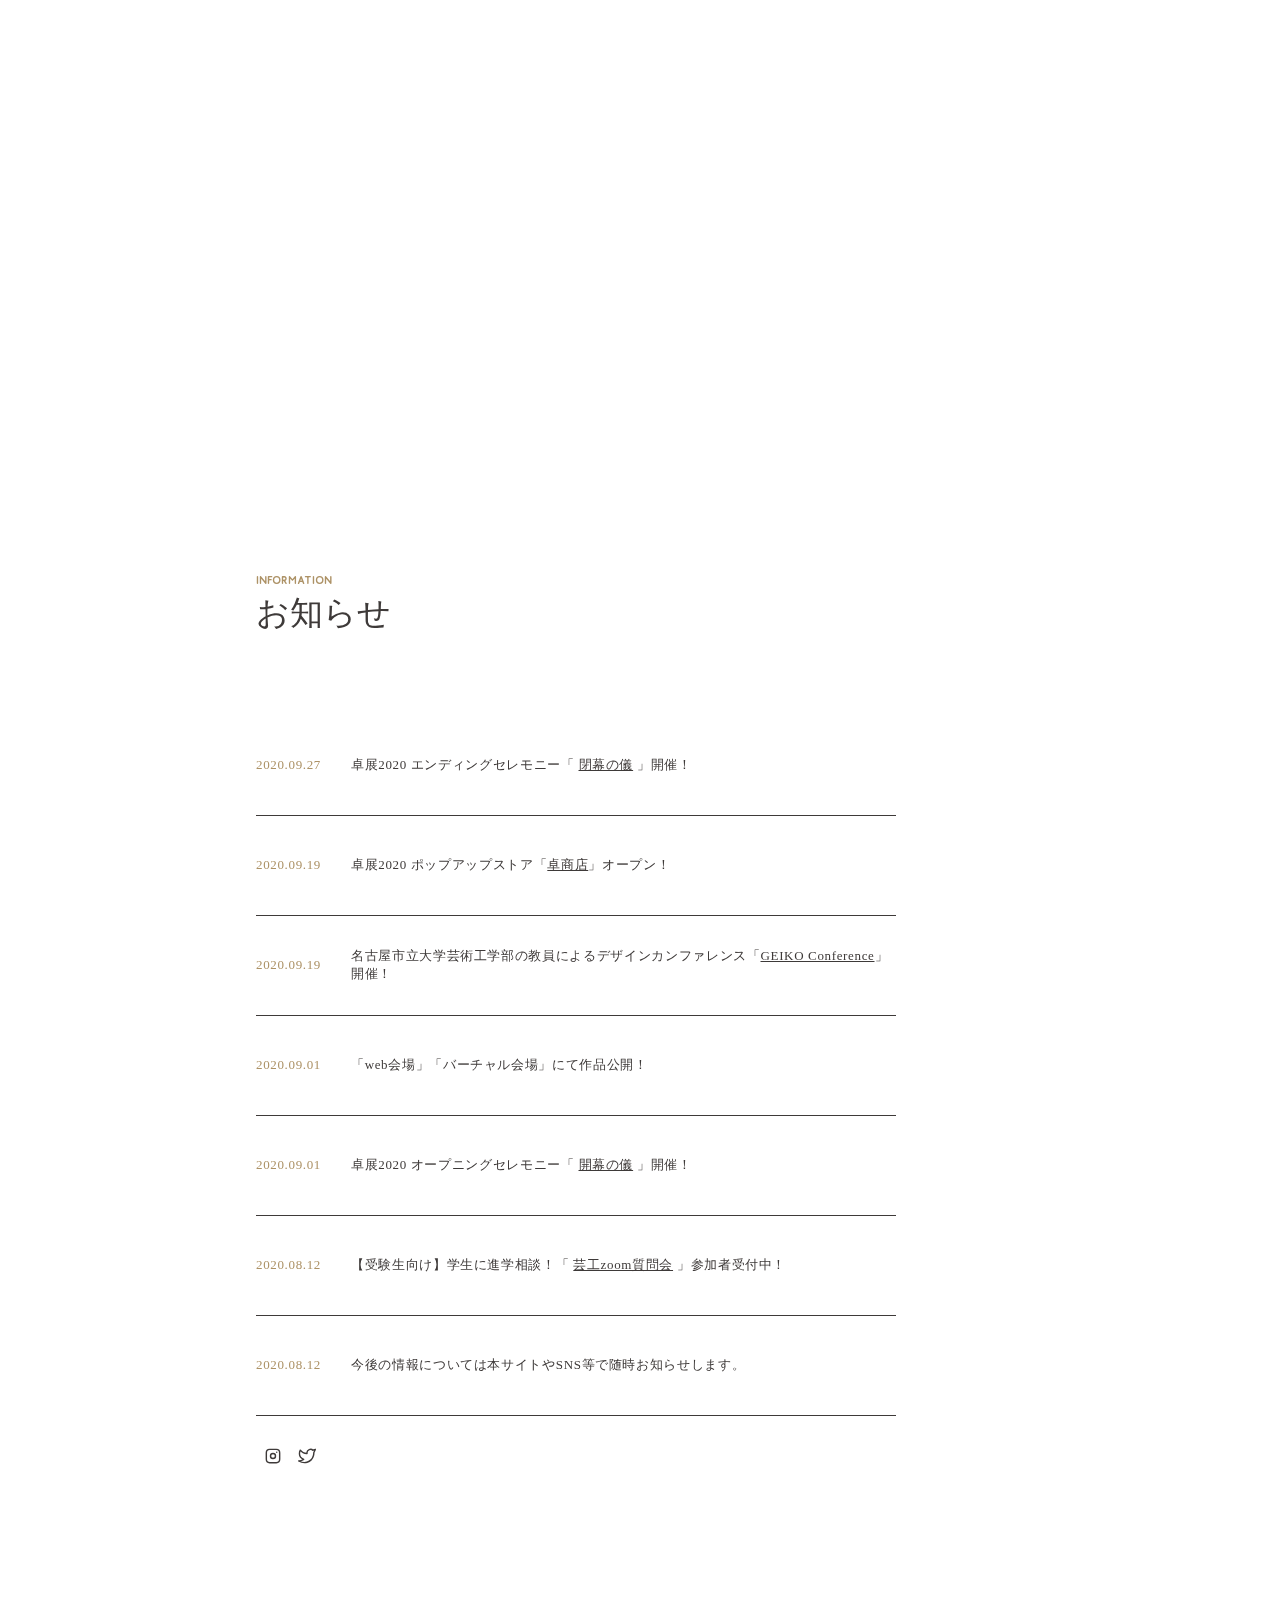
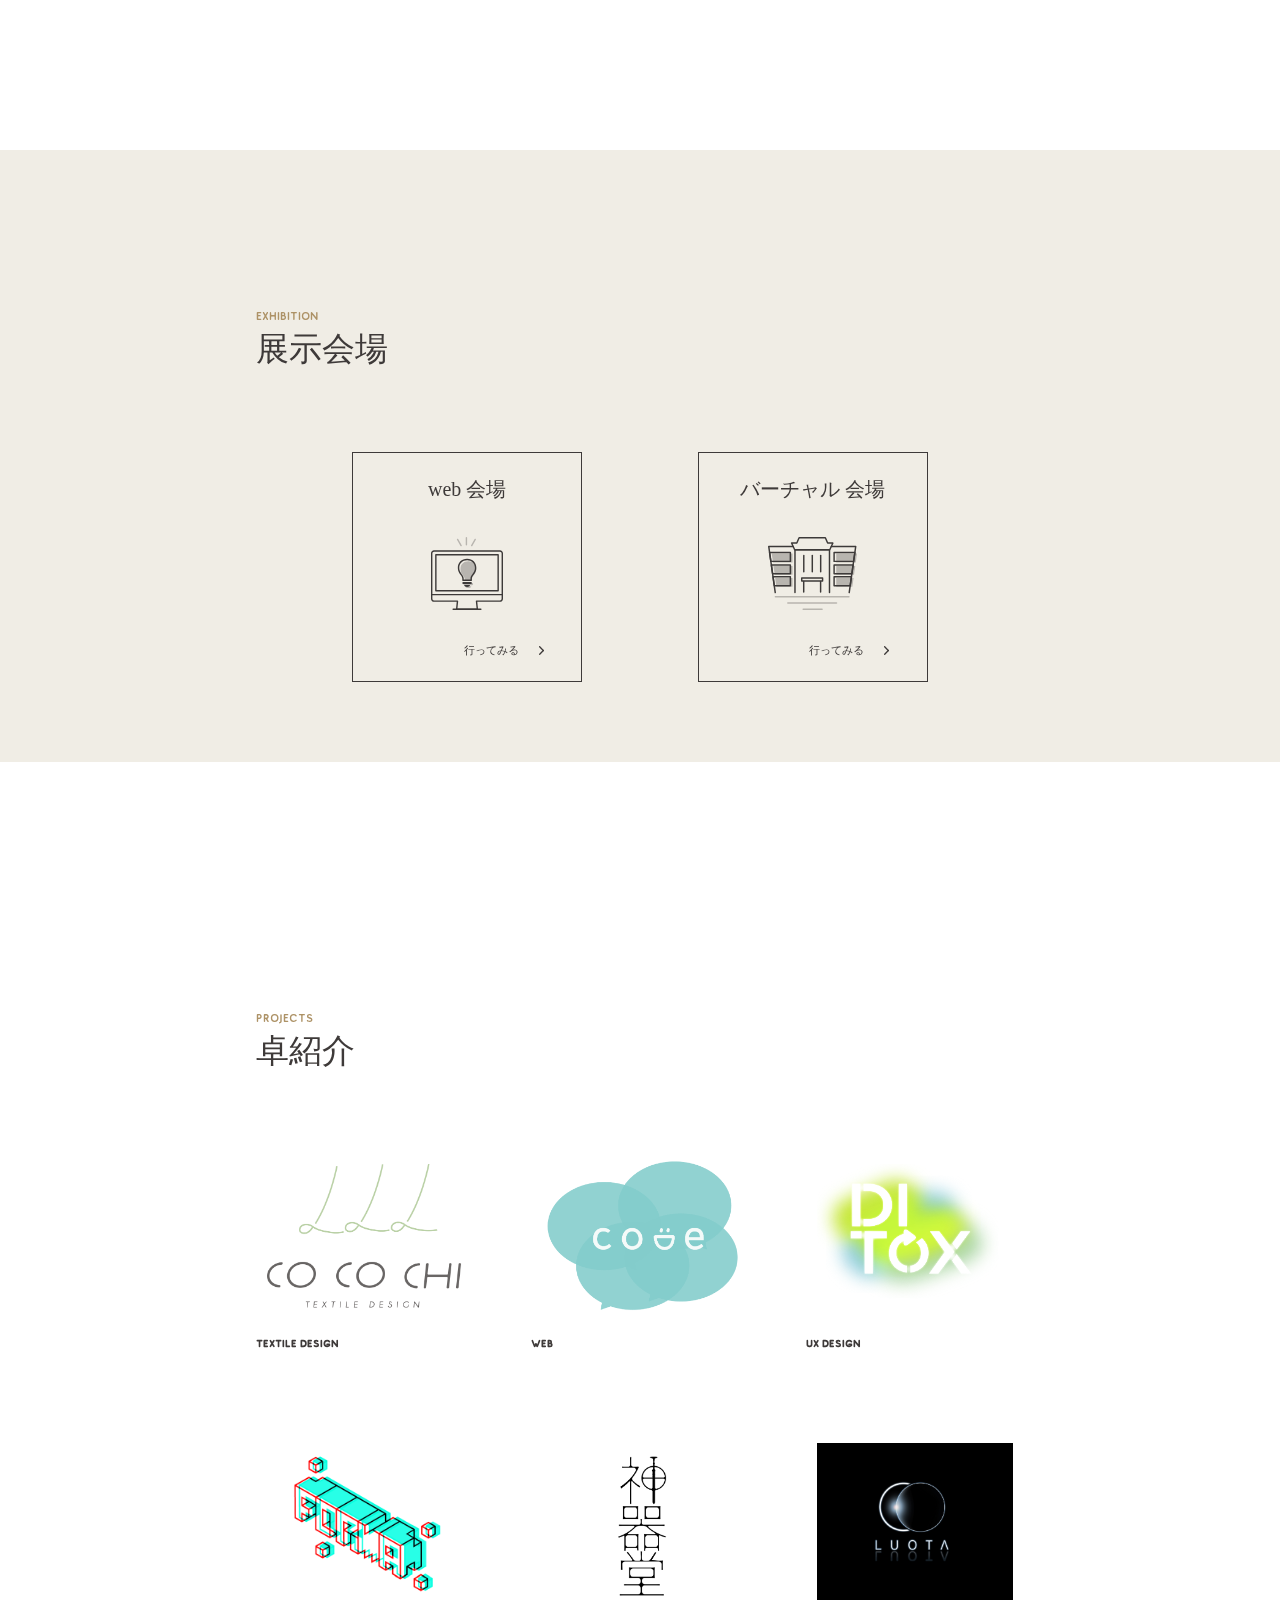
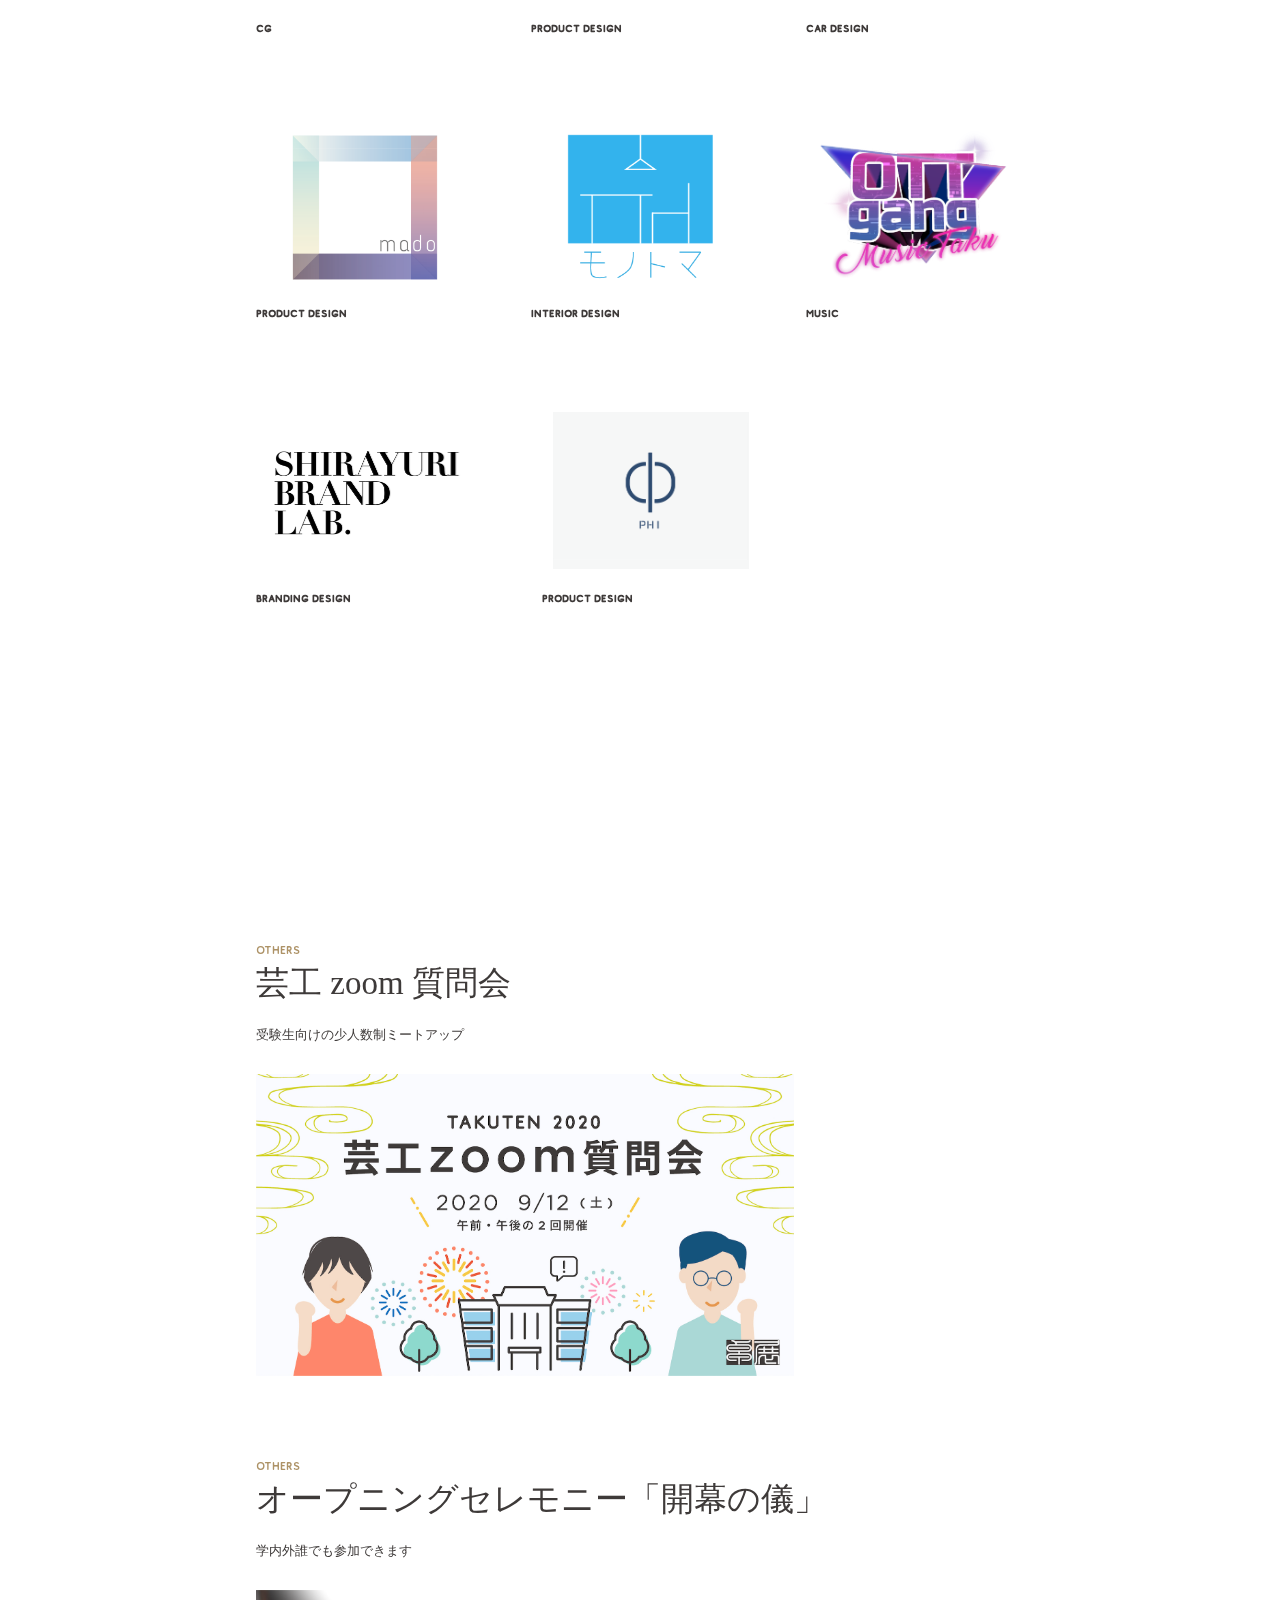
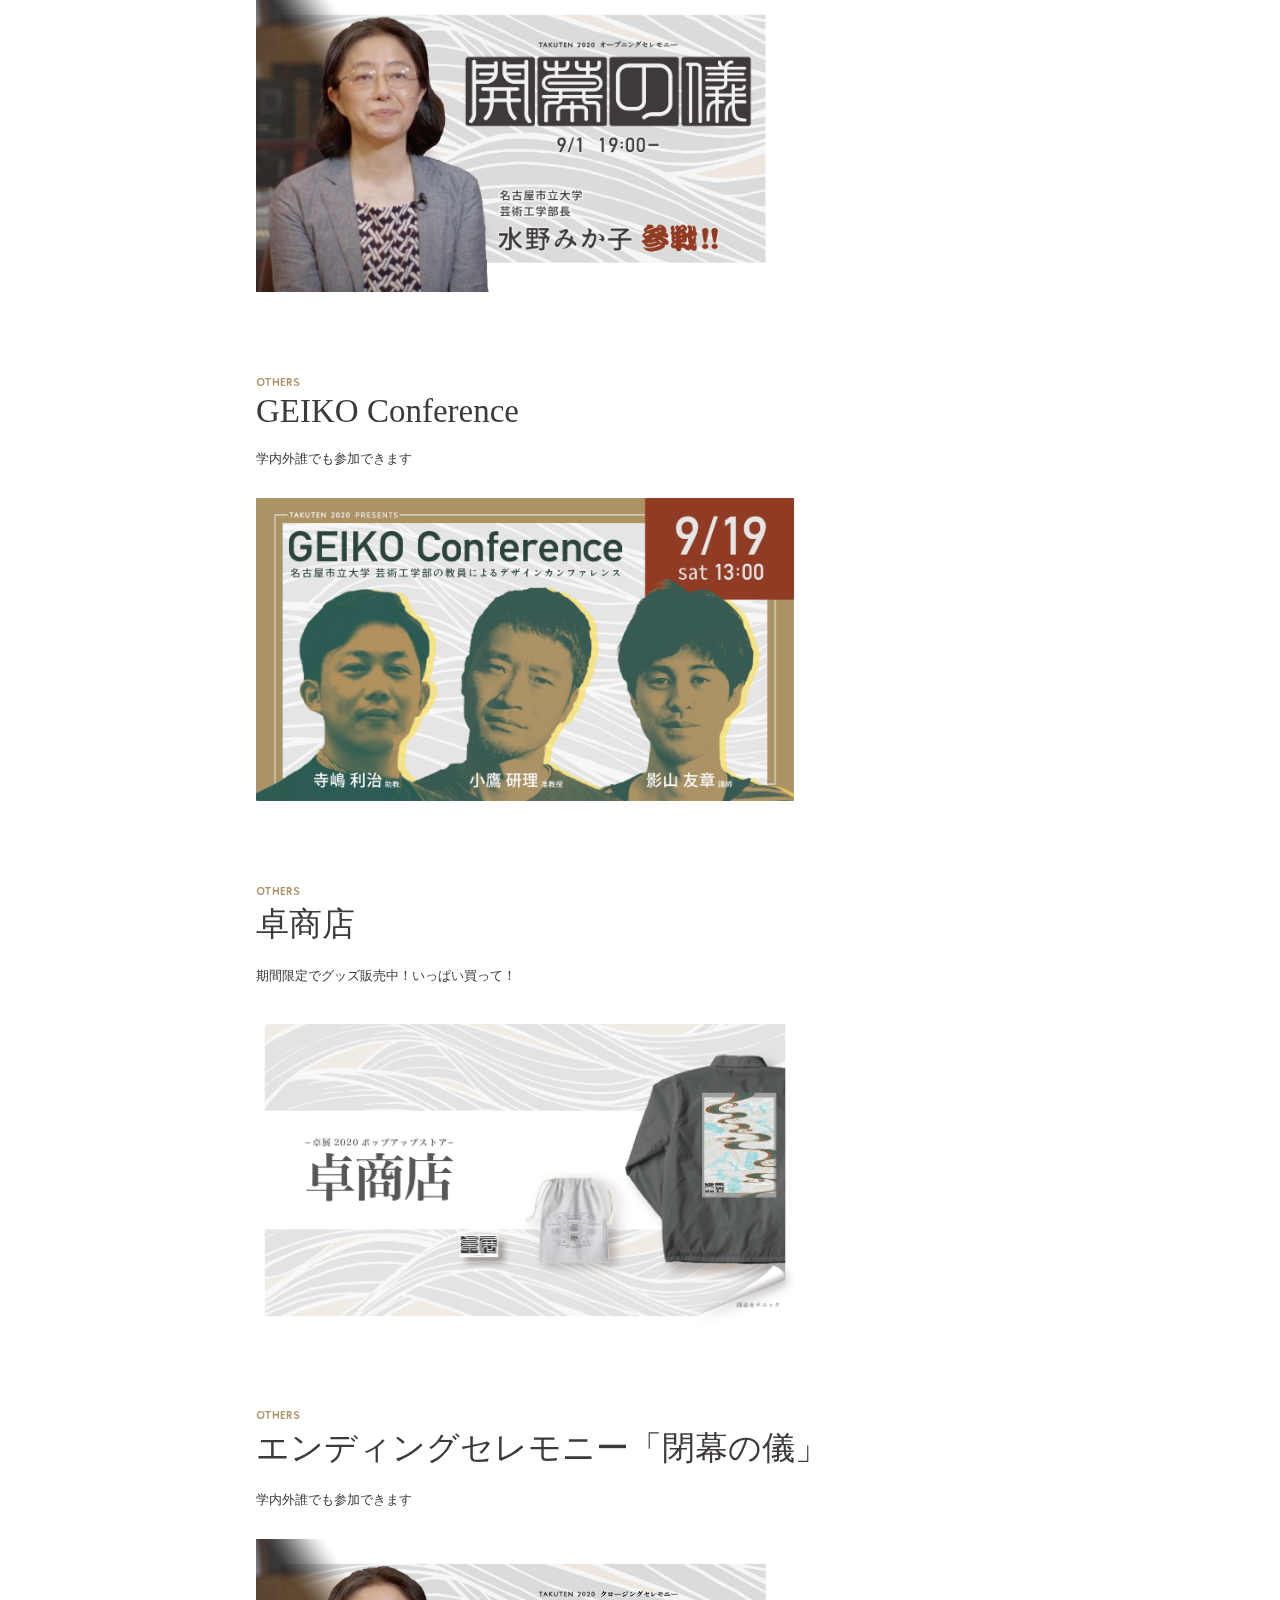
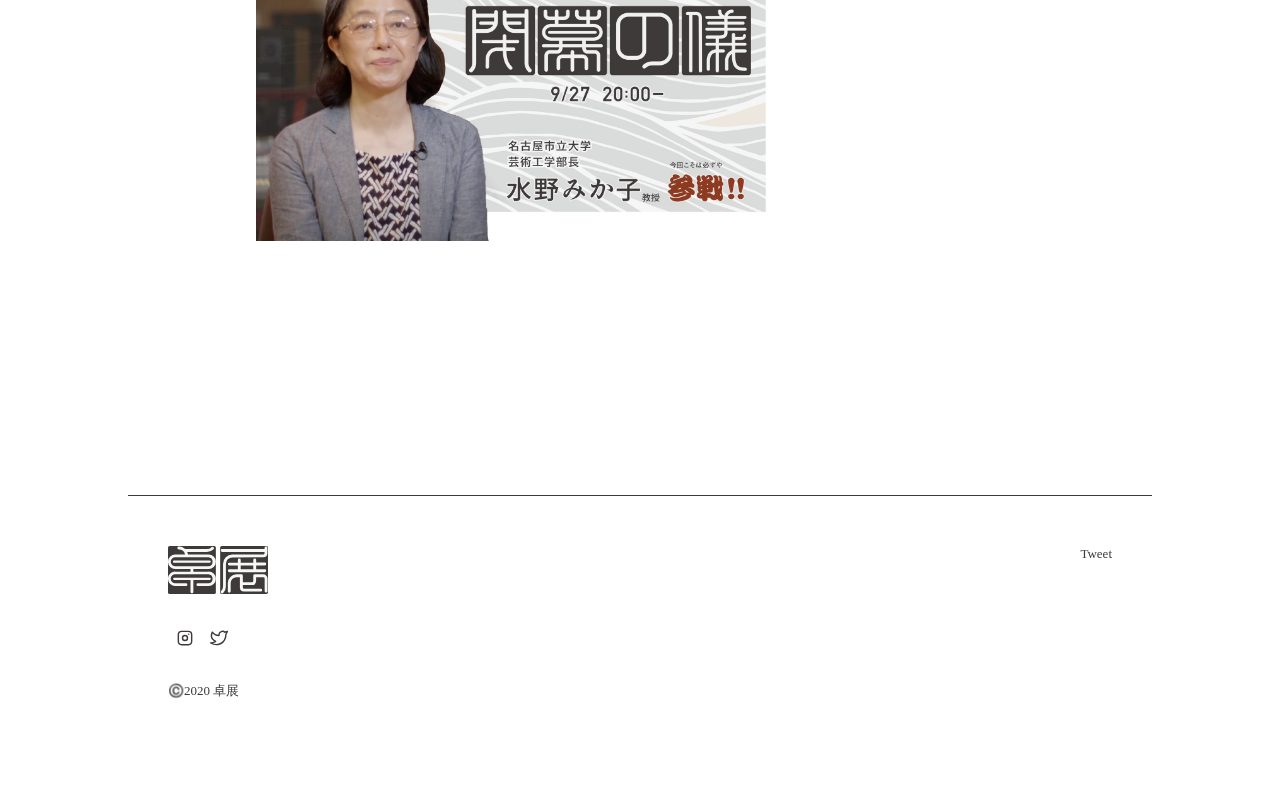
==== commit a9c10f38: "完成" ====
--- a/index.html
+++ b/index.html
@@ -1,6 +1,20 @@
 <!DOCTYPE html>
 <html>
   <head>
+    <!-- Global site tag (gtag.js) - Google Analytics -->
+    <script
+      async
+      src="https://www.googletagmanager.com/gtag/js?id=UA-174896040-1"
+    ></script>
+    <script>
+      window.dataLayer = window.dataLayer || [];
+      function gtag() {
+        dataLayer.push(arguments);
+      }
+      gtag("js", new Date());
+
+      gtag("config", "UA-174896040-1");
+    </script>
     <!-- 文字コード設定 -->
     <meta charset="UTF-8" />
 
@@ -21,6 +35,12 @@
     <meta property="og:title" content="卓展2020" />
     <meta property="og:type" content="website" />
     <meta property="og:site_name" content="卓展2020" />
+    <link rel="icon" type="image/x-icon" href="./images/favicon.ico" />
+    <link
+      rel="apple-touch-icon"
+      sizes="180x180"
+      href="./images/apple-touch-icon-180x180.png"
+    />
 
     <!-- css読み込み -->
     <link rel="stylesheet" href="./css/style.css" />
@@ -37,23 +57,7 @@
     ></script>
     <script src="./lib/three.min.js"></script>
   </head>
-
   <body>
-    <!-- Global site tag (gtag.js) - Google Analytics -->
-    <script
-      async
-      src="https://www.googletagmanager.com/gtag/js?id=UA-174896040-1"
-    ></script>
-    <script>
-      window.dataLayer = window.dataLayer || [];
-      function gtag() {
-        dataLayer.push(arguments);
-      }
-      gtag("js", new Date());
-
-      gtag("config", "UA-174896040-1");
-    </script>
-
     <div id="canvas-container"></div>
 
     <header>
@@ -394,11 +398,47 @@
       </div>
       <ul class="info-contents">
         <li>
+          <p class="info-date">2020.09.27</p>
+          <p>
+            卓展2020 エンディングセレモニー「
+            <a
+              target="_blank"
+              href="https://cluster.mu/e/7d944cd4-6f52-4000-b0e4-ac336a48972c"
+              >閉幕の儀</a
+            >
+            」開催！
+          </p>
+        </li>
+        <li>
+          <p class="info-date">2020.09.19</p>
+          <p>
+            卓展2020 ポップアップストア「<a
+              target="_blank"
+              href="https://suzuri.jp/takuten_geikou"
+              >卓商店</a
+            >」オープン！
+          </p>
+        </li>
+        <li>
+          <p class="info-date">2020.09.19</p>
+          <p>
+            名古屋市立大学芸術工学部の教員によるデザインカンファレンス「<a
+              target="_blank"
+              href="https://youtu.be/qjnRBMKsGrY"
+              >GEIKO Conference</a
+            >」開催！
+          </p>
+        </li>
+        <li>
+          <p class="info-date">2020.09.01</p>
+          <p>「web会場」「バーチャル会場」にて作品公開！</p>
+        </li>
+        <li>
           <p class="info-date">2020.09.01</p>
           <p>
             卓展2020 オープニングセレモニー「
             <a
-              target="blank"
+              target="_blank"
               href="https://cluster.mu/e/feeebdd0-b382-43e8-ac87-e43f35e5feed"
               >開幕の儀</a
             >
@@ -469,10 +509,10 @@
         <h5>EXHIBITION</h5>
         <h2>展示会場</h2>
       </div>
-      <div class="exhibition-atention">
+      <!-- <div class="exhibition-atention">
         ※現段階では作品の展示は行われていません。<br />
         web会場・cluster内での各卓の作品の展示は9/1(火)より始まります。
-      </div>
+      </div> -->
       <ul class="venue">
         <li class="venue-hover">
           <a href="web.html">
@@ -494,7 +534,7 @@
         </li>
         <li class="venue-hover">
           <a href="cluster.html">
-            <h3>cluster 会場</h3>
+            <h3>バーチャル 会場</h3>
             <div class="venue-img-wrap">
               <img src="images/cluster.svg" alt="cluster会場のピクトグラム" />
               <div class="venue-img-cover-wrap">
@@ -772,11 +812,50 @@
       <div class="others-contents">
         <p>学内外誰でも参加できます</p>
         <a
-          target="blank"
+          target="_blank"
           href="https://cluster.mu/e/feeebdd0-b382-43e8-ac87-e43f35e5feed"
         >
           <div class="banner-wrap">
             <img src="images/cluster-banner.png" alt="バナーイラスト" />
+          </div>
+        </a>
+      </div>
+      <div class="section-heading">
+        <h5>OTHERS</h5>
+        <h2>GEIKO Conference</h2>
+      </div>
+      <div class="others-contents">
+        <p>学内外誰でも参加できます</p>
+        <a target="_blank" href="https://youtu.be/qjnRBMKsGrY">
+          <div class="banner-wrap">
+            <img src="images/geiko-conf-banner.png" alt="バナーイラスト" />
+          </div>
+        </a>
+      </div>
+      <div class="section-heading">
+        <h5>OTHERS</h5>
+        <h2>卓商店</h2>
+      </div>
+      <div class="others-contents">
+        <p>期間限定でグッズ販売中！いっぱい買って！</p>
+        <a target="_blank" href="https://suzuri.jp/takuten_geikou">
+          <div class="banner-wrap">
+            <img src="images/shoten-banner.png" alt="バナーイラスト" />
+          </div>
+        </a>
+      </div>
+      <div class="section-heading">
+        <h5>OTHERS</h5>
+        <h2>エンディングセレモニー「閉幕の儀」</h2>
+      </div>
+      <div class="others-contents">
+        <p>学内外誰でも参加できます</p>
+        <a
+          target="_blank"
+          href="https://cluster.mu/e/7d944cd4-6f52-4000-b0e4-ac336a48972c"
+        >
+          <div class="banner-wrap">
+            <img src="images/heimaku-banner.jpg" alt="バナーイラスト" />
           </div>
         </a>
       </div>
@@ -860,7 +939,7 @@
             それぞれが自由な発想で作品を作っています。
           </p>
           <a
-            target="blank"
+            target="_blank"
             class="link-block-wrap"
             href="https://kaedechikakiyo.github.io/cocochi/"
           >
@@ -931,7 +1010,7 @@
             co:Deは「楽しくコードを書く」をコンセプトとし、WebサイトやWebアプリを制作する卓です。
             企画、デザイン、コーディングのweb制作に置ける一連の流れを学びながら、作品の完成を目指します。
           </p>
-          <a target="blank" class="link-block-wrap" href="./code/">
+          <a target="_blank" class="link-block-wrap" href="./code/">
             <div class="black-box"></div>
             <div class="link-block">
               サイトを見る
@@ -979,9 +1058,9 @@
             設定した課題に対してブランディング,空間デザイン,UI/UXデザインなどの様々なアプローチで、解決策を提案していきます。
           </p>
           <a
-            target="blank"
+            target="_blank"
             class="link-block-wrap"
-            href="https://ditox-uxdesign.studio.design/top"
+            href="https://ditox-uxdesign.studio.site/top"
           >
             <div class="black-box"></div>
             <div class="link-block">
@@ -1033,9 +1112,9 @@
             授業だけでは身につける事の難しいモデリングの基本からアニメーションの作り方、ゲームの書き出しまで一貫したワークフローを学習します。
           </p>
           <a
-            target="blank"
+            target="_blank"
             class="link-block-wrap"
-            href="https://forma2020.studio.design"
+            href="https://forma2020.studio.site"
           >
             <div class="black-box"></div>
             <div class="link-block">
@@ -1090,9 +1169,9 @@
             考察した先の未来を生きる使い手にとっての新しい価値を提案します。
           </p>
           <a
-            target="blank"
+            target="_blank"
             class="link-block-wrap"
-            href="https://zingido-taigideatta.studio.design/page"
+            href="https://zingido-taigideatta.studio.site/page"
           >
             <div class="black-box"></div>
             <div class="link-block">
@@ -1144,9 +1223,9 @@
             カーデザインの一連の流れを学ぶことで、表現力の向上を目指します。
           </p>
           <a
-            target="blank"
+            target="_blank"
             class="link-block-wrap"
-            href="https://takuten2020-luota.studio.design"
+            href="https://takuten2020-luota.studio.site"
           >
             <div class="black-box"></div>
             <div class="link-block">
@@ -1195,9 +1274,9 @@
             madoはプロダクトデザインを学ぶ卓で、コンセプトワークに力を入れて活動しています。ユーザーの生活を彩る、ストーリー性のある提案を目指して作品作りを進めています。
           </p>
           <a
-            target="blank"
+            target="_blank"
             class="link-block-wrap"
-            href="https://mado-takuten2020.studio.design/"
+            href="https://mado-takuten2020.studio.site/"
           >
             <div class="black-box"></div>
             <div class="link-block">
@@ -1250,9 +1329,9 @@
             空間の利用方法の考案から空間設計、家具設計まで行い、より利用者の目線に立った過ごしやすい空間を提案します。
           </p>
           <a
-            target="blank"
+            target="_blank"
             class="link-block-wrap"
-            href="https://monotoma.studio.design/"
+            href="https://monotoma.studio.site/"
           >
             <div class="black-box"></div>
             <div class="link-block">
@@ -1303,7 +1382,7 @@
             SoundCloudなど）を用いて世界中に公開していきます。
           </p>
           <a
-            target="blank"
+            target="_blank"
             class="link-block-wrap"
             href="https://ottgang.netlify.app/"
           >
@@ -1359,9 +1438,9 @@
             なぜブランディングするのか？を念頭に置いて考え、伝えたいことを形にする過程を大切にしています。
           </p>
           <a
-            target="blank"
+            target="_blank"
             class="link-block-wrap"
-            href="https://shirayuri-brandlab.studio.design"
+            href="https://shirayuri-brandlab.studio.site"
           >
             <div class="black-box"></div>
             <div class="link-block">
@@ -1415,9 +1494,9 @@
             私たちの作品を、ぜひご覧ください
           </p>
           <a
-            target="blank"
+            target="_blank"
             class="link-block-wrap"
-            href="https://takuten2020phi.studio.design"
+            href="https://takuten2020phi.studio.site"
           >
             <div class="black-box"></div>
             <div class="link-block">
--- a/css/mobile_css.css
+++ b/css/mobile_css.css
@@ -310,6 +310,13 @@
   width: 80px;
 }
 
+_::-webkit-full-page-media,
+_:future,
+:root .podcast-icon {
+  top: 63vh;
+  right: 1vw;
+}
+
 /*section*/
 
 section {
@@ -535,6 +542,13 @@
   width: 35%;
 }
 
+.bx-wrapper {
+  width: 75%;
+}
+
+.bx-wrapper .bx-controls-direction a {
+  transform: scale(0.6);
+}
 /*QA*/
 
 .zoomQA-mainvisual-wrap {
